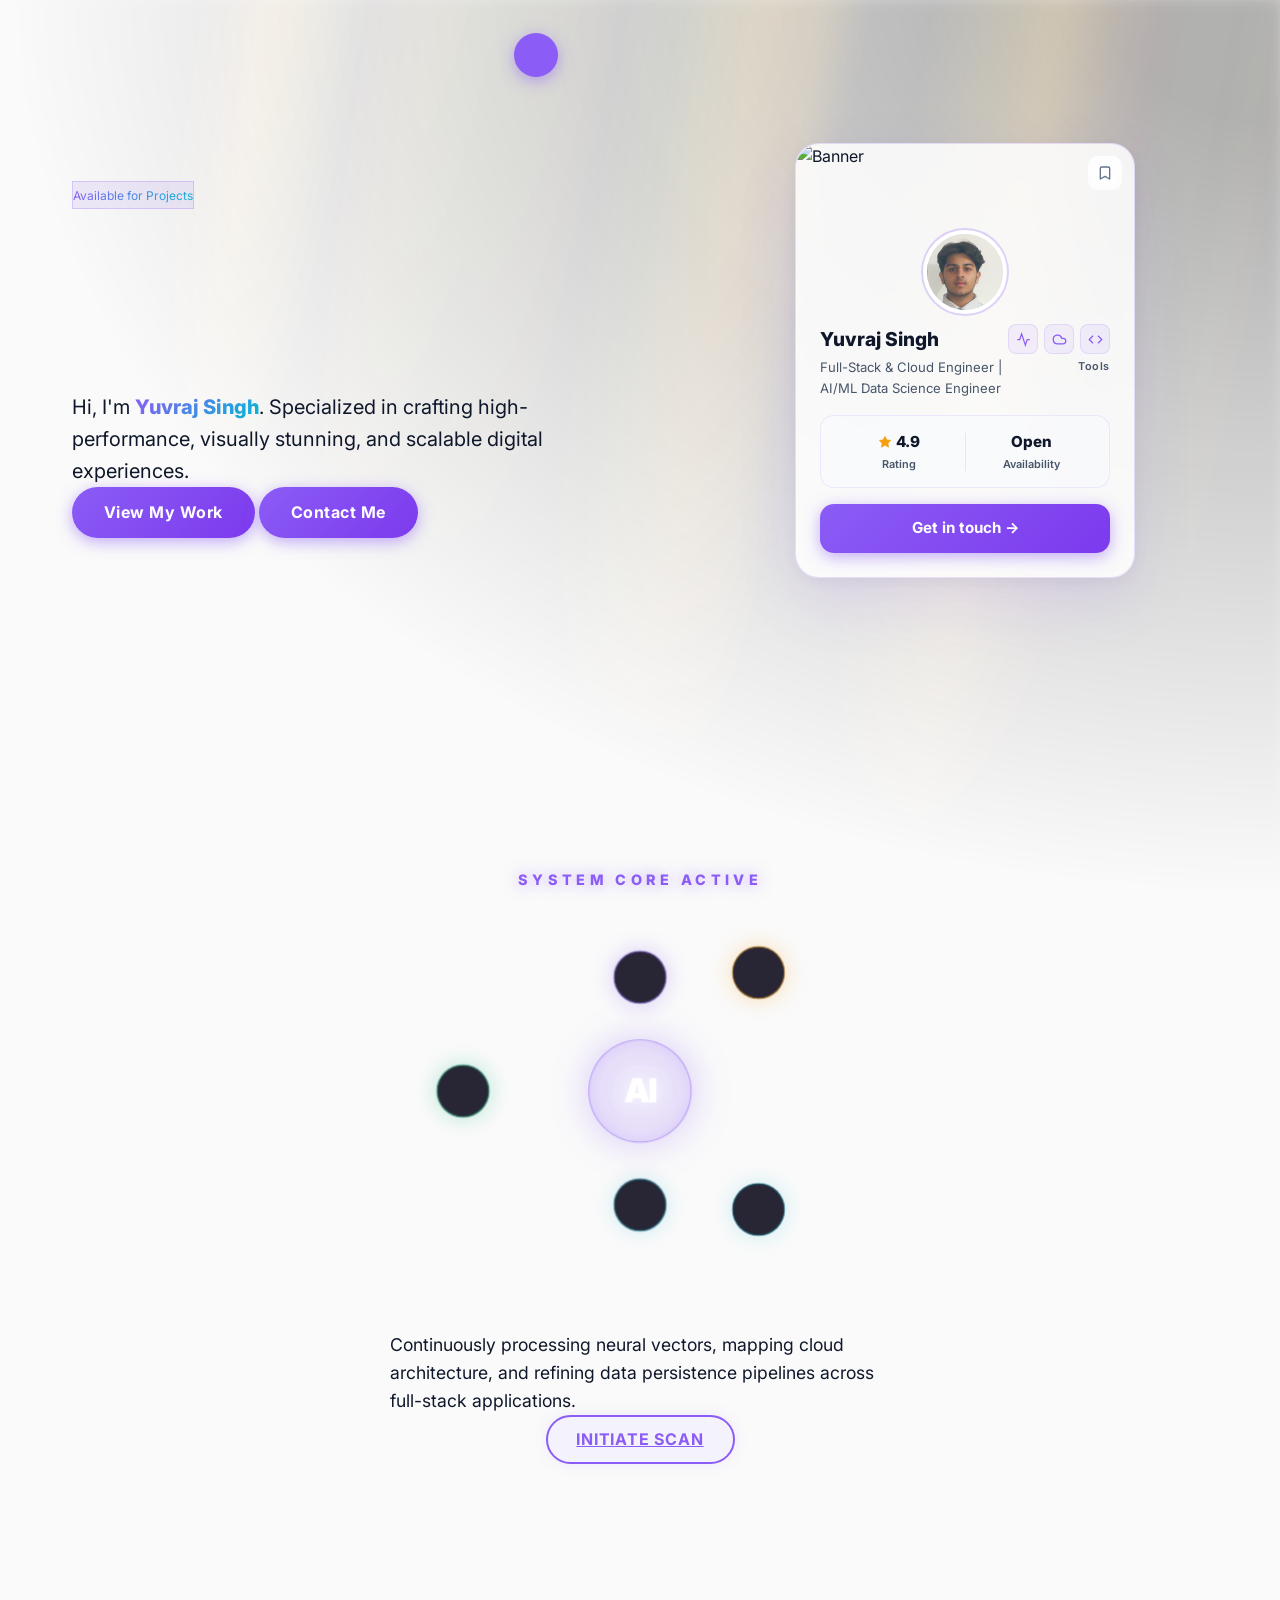
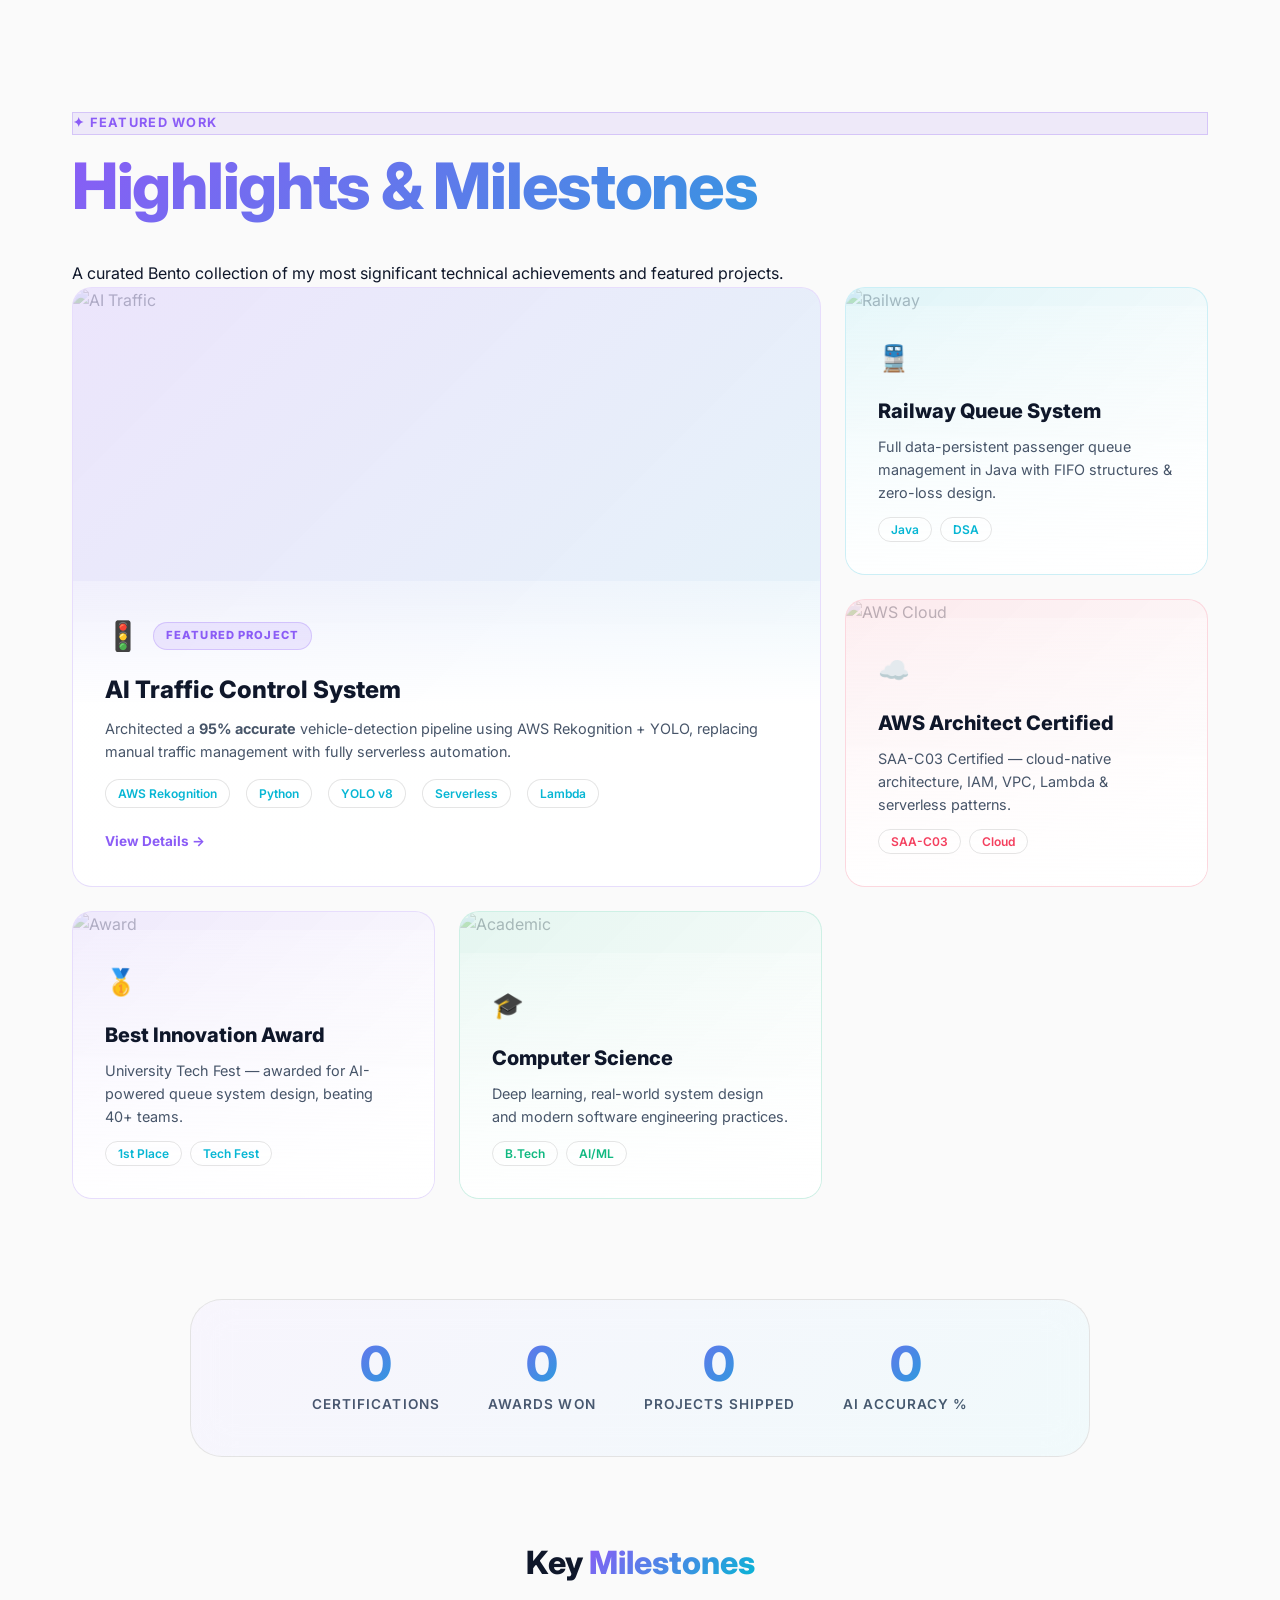
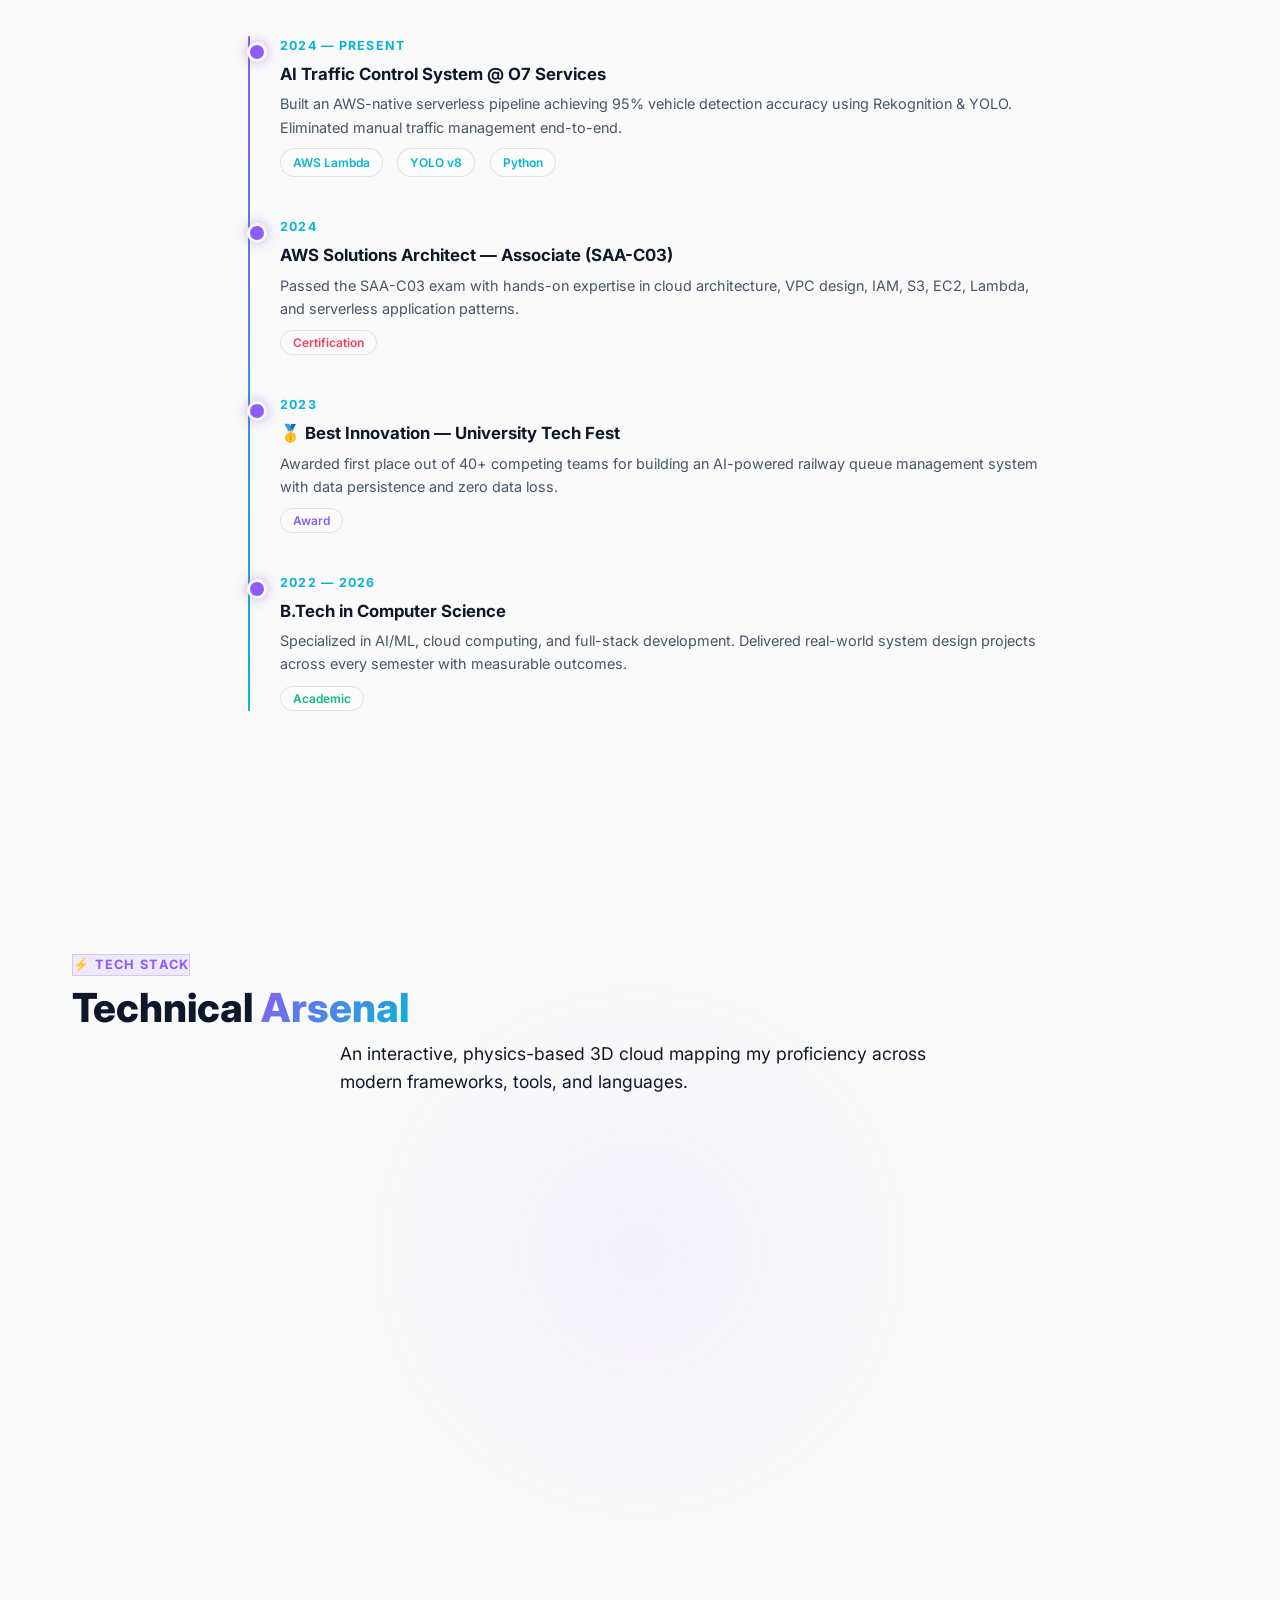
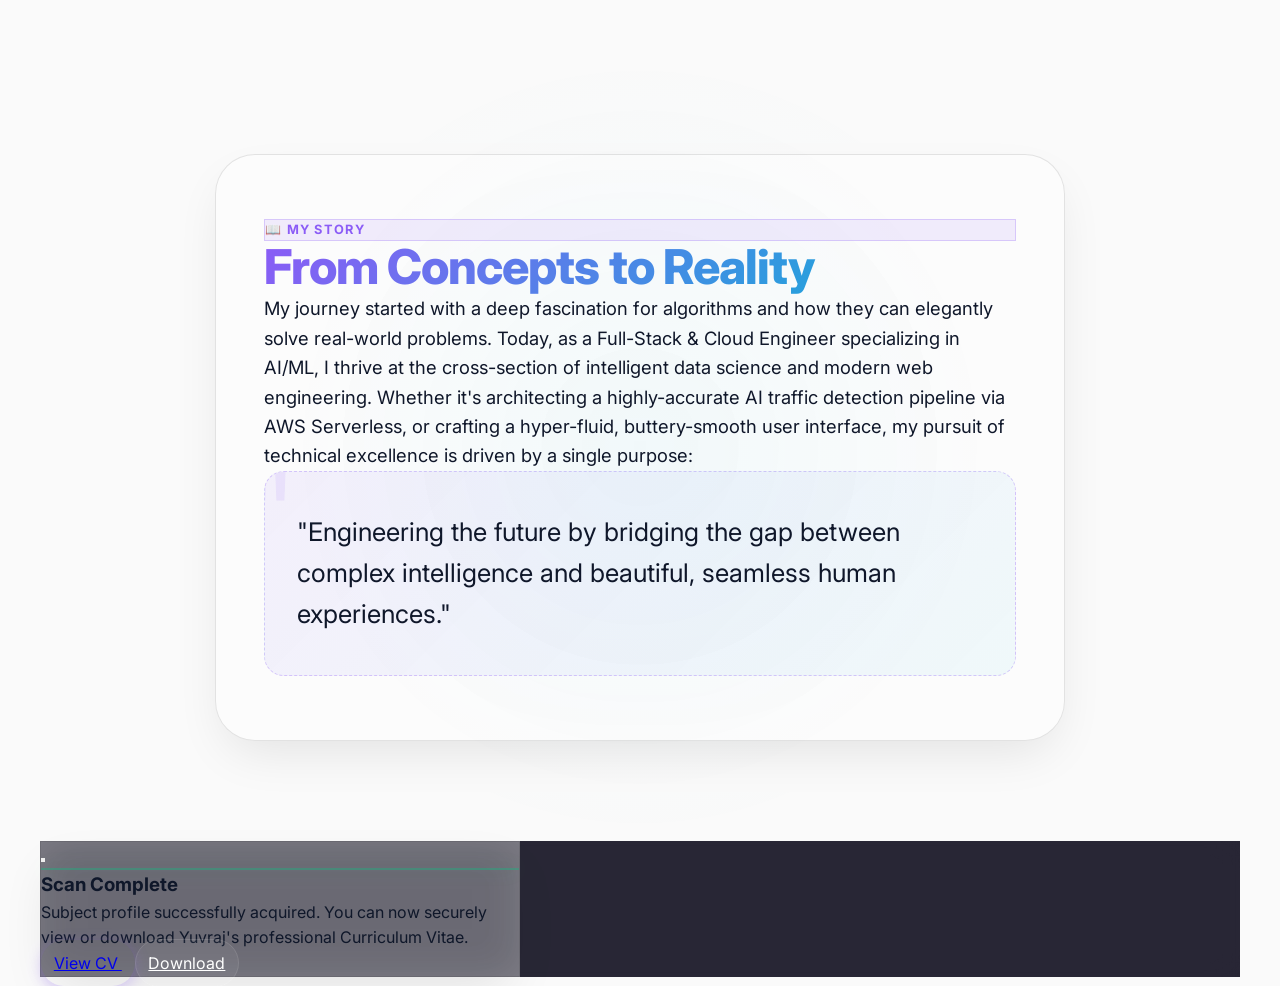
==== index.html @ b6eebaaa "Final touches: Polished all pages, fixed navbar/cursor issues, and removed rateperhr" ====
<!DOCTYPE html>
<html lang="en">

<head>
  <meta charset="UTF-8" />
  <meta name="viewport" content="width=device-width, initial-scale=1.0" />
  <title>Yuvraj Singh | Portfolio</title>

  <!-- Google Fonts -->
  <link rel="preconnect" href="https://fonts.googleapis.com">
  <link rel="preconnect" href="https://fonts.gstatic.com" crossorigin>
  <link href="https://fonts.googleapis.com/css2?family=Inter:wght@400;600;700;800&display=swap" rel="stylesheet">

  <!-- Custom Styles -->
  <link rel="stylesheet" href="style1.css">

  <!-- Tailwind & Config -->
  <script src="https://cdn.tailwindcss.com"></script>
  <!-- Lucide Icons -->
  <script src="https://unpkg.com/lucide@latest"></script>
  <!-- Spline Viewer -->
  <script type="module" src="https://unpkg.com/@splinetool/viewer@1.9.5/build/spline-viewer.js"></script>
  <!-- Lenis Smooth Scroll -->
  <script src="https://unpkg.com/@studio-freight/lenis@1.0.42/dist/lenis.min.js"></script>
  <script>
    tailwind.config = {
      theme: {
        extend: {
          animation: {
            aurora: "aurora 60s linear infinite",
          },
          keyframes: {
            aurora: {
              from: {
                backgroundPosition: "50% 50%, 50% 50%",
              },
              to: {
                backgroundPosition: "350% 50%, 350% 50%",
              },
            },
          },
        },
      },
    }
  </script>

  <!-- Aurora CSS Variables -->
  <style>
    :root {
      --transparent: rgba(255, 255, 255, 0);
      --black: #000;
      --white: #fff;
      --blue-500: #3b82f6;
      --indigo-300: #a5b4fc;
      --blue-300: #93c5fd;
      --violet-200: #ddd6fe;
      --blue-400: #60a5fa;
    }
    
    /* Ensure body stays theme-compliant while tailwind resets */
    body {
      margin: 0;
      padding: 0;
      background-color: var(--bg-dark);
      color: var(--text-main);
      font-family: 'Inter', sans-serif;
    }
  </style>

  <style>
    /* Page specific overrides or local styles */

    .baymax {
      width: 140px;
      height: 180px;
      background: white;
      border-radius: 70px;
      position: relative;
      margin: 0 auto;
      box-shadow: 0 0 50px rgba(255, 255, 255, 0.2);
      transition: var(--transition-smooth);
    }

    .baymax:hover {
      box-shadow: 0 0 70px var(--primary-glow);
    }
    
    /* APPLE DOCK STYLES */
    .dock-item {
      transition: width 0.15s cubic-bezier(0.25, 1, 0.5, 1), height 0.15s cubic-bezier(0.25, 1, 0.5, 1);
      will-change: width, height;
      position: relative;
    }
    .dock-label {
      transform: translateX(-50%) translateY(15px) scale(0.9);
      pointer-events: none;
    }
    .dock-item:hover .dock-label {
      transform: translateX(-50%) translateY(0px) scale(1);
    }
    .dock-item svg {
      width: 50%;
      height: 50%;
      transition: all 0.2s ease;
    }

    .eye {
      width: 12px;
      height: 12px;
      background: #000;
      border-radius: 50%;
      position: absolute;
      top: 55px;
    }

    .eye.left {
      left: 45px;
    }

    .eye.right {
      right: 45px;
    }

    .eye-line {
      width: 40px;
      height: 3px;
      background: #000;
      position: absolute;
      top: 60px;
      left: 50px;
    }

    .chat-bubble {
      margin-top: 2rem;
      padding: 1.5rem;
      border-radius: 20px;
      max-width: 500px;
      font-size: 1.1rem;
      color: var(--text-muted);
    }
  </style>
</head>

<body>
  <!-- AURORA BACKGROUND -->
  <div class="aurora-container">
    <div class="aurora-gradient"></div>
  </div>

  <!-- ============================================================
       NEON FLOW BACKGROUND — Three.js AdditiveBlending tubes
       Canvas sits at z-index:0, aurora at z-index:-5 shows through
  ============================================================ -->
  <canvas id="neon-canvas" style="
    position: fixed;
    inset: 0;
    width: 100%;
    height: 100%;
    z-index: 0;
    pointer-events: none;
  "></canvas>

  <script>
  (function() {
    /* Load Three.js r148 from CDN, then boot the Dotted Surface animation */
    var s = document.createElement('script');
    s.src = 'https://cdnjs.cloudflare.com/ajax/libs/three.js/r148/three.min.js';
    s.onload = function() { bootDottedSurface(); };
    s.onerror = function() { console.warn('Three.js failed to load'); };
    document.head.appendChild(s);

    function bootDottedSurface() {
      var canvas = document.getElementById('neon-canvas');
      var W = window.innerWidth, H = window.innerHeight;

      const SEPARATION = 150;
      const AMOUNTX = 40;
      const AMOUNTY = 60;

      const scene = new THREE.Scene();
      // Added fog matching the prompt's perspective depth
      scene.fog = new THREE.Fog(0x8b5cf6, 1000, 3000); // Tinted slightly purple for the current theme

      const camera = new THREE.PerspectiveCamera(60, W/H, 1, 10000);
      camera.position.set(0, 355, 1220);

      const renderer = new THREE.WebGLRenderer({ canvas: canvas, alpha: true, antialias: true });
      renderer.setPixelRatio(window.devicePixelRatio);
      renderer.setSize(W, H);
      renderer.setClearColor(scene.fog.color, 0); // Keep transparent so the underlying Aurora shows

      const positions = [];
      const colors = [];

      for (let ix = 0; ix < AMOUNTX; ix++) {
        for (let iy = 0; iy < AMOUNTY; iy++) {
          const x = ix * SEPARATION - (AMOUNTX * SEPARATION) / 2;
          const z = iy * SEPARATION - (AMOUNTY * SEPARATION) / 2;
          positions.push(x, 0, z);

          // Mapped colors: normalized lighter dots for a dark theme background
          colors.push(0.78, 0.78, 0.78);
        }
      }

      const geometry = new THREE.BufferGeometry();
      geometry.setAttribute('position', new THREE.Float32BufferAttribute(positions, 3));
      geometry.setAttribute('color', new THREE.Float32BufferAttribute(colors, 3));

      const material = new THREE.PointsMaterial({
        size: 8,
        vertexColors: true,
        transparent: true,
        opacity: 0.8,
        sizeAttenuation: true,
      });

      const points = new THREE.Points(geometry, material);
      scene.add(points);

      let count = 0;
      function animate() {
        requestAnimationFrame(animate);

        const positionAttribute = geometry.attributes.position;
        const pts = positionAttribute.array;

        let i = 0;
        for (let ix = 0; ix < AMOUNTX; ix++) {
          for (let iy = 0; iy < AMOUNTY; iy++) {
            const index = i * 3;
            // The sine wave mathematical formula requested in the prompt
            pts[index + 1] = Math.sin((ix + count) * 0.3) * 50 + Math.sin((iy + count) * 0.5) * 50;
            i++;
          }
        }

        positionAttribute.needsUpdate = true;
        renderer.render(scene, camera);
        count += 0.05; // speed matching
      }
      animate();

      /* ── Resize ───────────────────────────────────────────────── */
      window.addEventListener('resize', function(){
        W = window.innerWidth; H = window.innerHeight;
        renderer.setSize(W, H);
        camera.aspect = W/H;
        camera.updateProjectionMatrix();
      });
    }
  })();
  </script>

  <div class="blob-container">
    <div class="blob"></div>
    <div class="blob secondary"></div>
  </div>

  <!-- TOP NAVBAR (Apple Dock Style) -->
  <nav class="NavBar">
    <ul>
      <li>
        <a href="index.html" class="active">
          <i data-lucide="home"></i>
          <span class="label">Home</span>
        </a>
      </li>
      <li>
        <a href="#skills-section">
          <i data-lucide="zap"></i>
          <span class="label">Skills</span>
        </a>
      </li>
      <li>
        <a href="#achievements-section">
          <i data-lucide="award"></i>
          <span class="label">Achievements</span>
        </a>
      </li>
      <li>
        <a href="projects.html">
          <i data-lucide="briefcase"></i>
          <span class="label">Projects</span>
        </a>
      </li>
      <li>
        <a href="contact.html">
          <i data-lucide="mail"></i>
          <span class="label">Contact</span>
        </a>
      </li>
    </ul>
  </nav>

  <!-- MAIN CONTENT -->
  <main class="container">

    <!-- HERO SECTION -->
    <section class="section-padding fade-in-up"
      style="display: grid; grid-template-columns: 1.2fr 1fr; gap: 4rem; align-items: center; min-height: 80vh;">
      <div class="hero-content" style="position: relative; z-index: 10;">
        <div class="inline-flex items-center gap-2 px-3 py-1.5 rounded-full mb-6 scroll-reveal is-visible" style="background: rgba(139,92,246,0.1); border: 1px solid rgba(139,92,246,0.25); width: max-content;">
          <span style="background: var(--primary); width:8px; height:8px; border-radius:50%; box-shadow: 0 0 10px var(--primary); animation: badgePulse 2s cubic-bezier(0.4, 0, 0.6, 1) infinite;"></span>
          <span class="text-gradient font-bold tracking-widest uppercase" style="font-size: 0.75rem;">Available for Projects</span>
        </div>
        
        <h1 class="hero-text" style="font-size: 4.5rem; line-height: 1.1;">
          <span class="split-reveal-word" style="transition-delay: 0.1s;">Building</span> 
          <span class="split-reveal-word" style="transition-delay: 0.2s;">the</span> <br>
          <span class="split-reveal-word text-gradient" style="transition-delay: 0.3s;">Future</span> 
          <span class="split-reveal-word" style="transition-delay: 0.4s;">of</span> 
          <span class="split-reveal-word" style="transition-delay: 0.5s;">the</span> 
          <span class="split-reveal-word" style="transition-delay: 0.6s;">Web</span>
        </h1>
        
        <p class="text-muted mb-10 scroll-reveal is-visible" style="font-size: 1.25rem; max-width: 540px; transition-delay: 0.8s;">
          Hi, I'm <span class="text-gradient" style="font-weight: 800;">Yuvraj Singh</span>. Specialized in crafting
          high-performance, visually stunning, and scalable digital experiences.
        </p>
        
        <div class="flex gap-6 scroll-reveal is-visible" style="transition-delay: 1s;">
          <a href="projects.html" class="btn-premium">View My Work</a>
          <a href="contact.html" class="btn-premium">Contact Me</a>
        </div>
      </div>

      <!-- FREELANCER PROFILE CARD -->
      <div style="display:flex; justify-content:center; align-items:center; animation: profileFloat 6s ease-in-out infinite alternate; animation-delay: 0.8s; will-change: transform;">
        <div class="profile-card" id="hero-profile-card">

          <!-- Banner -->
          <div class="profile-banner">
            <img src="https://images.unsplash.com/photo-1518770660439-4636190af475?w=900&auto=format&fit=crop&q=80"
                 alt="Banner" style="width:100%;height:100%;object-fit:cover;">
            <!-- Bookmark btn -->
            <button class="profile-bookmark" onclick="this.classList.toggle('saved')" title="Bookmark">
              <svg width="16" height="16" viewBox="0 0 24 24" fill="none" stroke="currentColor" stroke-width="2" stroke-linecap="round" stroke-linejoin="round"><path d="m19 21-7-4-7 4V5a2 2 0 0 1 2-2h10a2 2 0 0 1 2 2v16z"/></svg>
            </button>
          </div>

          <!-- Avatar (overlaps banner) -->
          <div class="profile-avatar-wrap">
            <img src="assets/user_photo_new.jpeg" alt="Yuvraj Singh" class="profile-avatar"
                 onerror="this.style.display='none';this.nextElementSibling.style.display='flex';">
            <div class="profile-avatar-fallback" style="display:none;">YS</div>
          </div>

          <!-- Card Content -->
          <div class="profile-body">

            <!-- Name + Title + Tools -->
            <div class="profile-header-row profile-anim" style="animation-delay:0.3s;">
              <div>
                <h2 class="profile-name">Yuvraj Singh</h2>
                <p class="profile-title">Full-Stack &amp; Cloud Engineer | AI/ML Data Science Engineer</p>
              </div>
              <div class="profile-tools-wrap">
                <div class="profile-tools">
                  <div class="profile-tool" title="AWS">
                    <svg width="15" height="15" viewBox="0 0 24 24" fill="none" stroke="currentColor" stroke-width="2"><polyline points="22 12 18 12 15 21 9 3 6 12 2 12"/></svg>
                  </div>
                  <div class="profile-tool" title="Cloud">
                    <svg width="15" height="15" viewBox="0 0 24 24" fill="none" stroke="currentColor" stroke-width="2"><path d="M17.5 19H9a7 7 0 1 1 6.71-9h1.79a4.5 4.5 0 1 1 0 9Z"/></svg>
                  </div>
                  <div class="profile-tool" title="Code">
                    <svg width="15" height="15" viewBox="0 0 24 24" fill="none" stroke="currentColor" stroke-width="2"><polyline points="16 18 22 12 16 6"/><polyline points="8 6 2 12 8 18"/></svg>
                  </div>
                </div>
                <span class="profile-tools-label">Tools</span>
              </div>
            </div>

            <!-- Stats Bar -->
            <div class="profile-stats profile-anim" style="animation-delay:0.45s;">
              <div class="profile-stat">
                <div class="profile-stat-val">
                  <svg width="14" height="14" viewBox="0 0 24 24" fill="#f59e0b" stroke="#f59e0b" stroke-width="1"><polygon points="12 2 15.09 8.26 22 9.27 17 14.14 18.18 21.02 12 17.77 5.82 21.02 7 14.14 2 9.27 8.91 8.26 12 2"/></svg>
                  4.9
                </div>
                <span class="profile-stat-label">Rating</span>
              </div>
              <div class="profile-divider"></div>
              <div class="profile-stat">
                <div class="profile-stat-val">Open</div>
                <span class="profile-stat-label">Availability</span>
              </div>
            </div>

            <!-- Get In Touch Button -->
            <div class="profile-anim" style="animation-delay:0.6s;">
              <a href="contact.html" class="profile-cta">Get in touch →</a>
            </div>

          </div>
        </div>
      </div>
    </section>

    <style>
      /* ── Profile Card ─────────────────────────────── */
      .profile-card {
        position: relative;
        max-width: 340px;
        width: 100%;
        border-radius: 24px;
        background: rgba(255,255,255,0.85);
        backdrop-filter: blur(20px);
        border: 1px solid rgba(139,92,246,0.18);
        box-shadow: 0 24px 60px rgba(139,92,246,0.12), 0 4px 20px rgba(0,0,0,0.06);
        overflow: visible;
        animation: cardFadeIn 0.6s cubic-bezier(0.23,1,0.32,1) both;
        transition: transform 0.3s cubic-bezier(0.23,1,0.32,1), box-shadow 0.3s ease;
      }
      .profile-card:hover {
        transform: scale(1.03) translateY(-4px);
        box-shadow: 0 36px 80px rgba(139,92,246,0.18), 0 8px 30px rgba(0,0,0,0.08);
      }
      @keyframes cardFadeIn {
        from { opacity:0; transform: translateY(24px); }
        to   { opacity:1; transform: translateY(0); }
      }

      /* Banner */
      .profile-banner {
        height: 128px;
        border-radius: 24px 24px 0 0;
        overflow: hidden;
        position: relative;
      }

      /* Bookmark button */
      .profile-bookmark {
        position: absolute;
        top: 12px; right: 12px;
        width: 34px; height: 34px;
        border-radius: 10px;
        background: rgba(255,255,255,0.6);
        backdrop-filter: blur(8px);
        border: 1px solid rgba(255,255,255,0.4);
        display: flex; align-items: center; justify-content: center;
        cursor: pointer; transition: background 0.2s, color 0.2s;
        color: #64748b;
      }
      .profile-bookmark:hover, .profile-bookmark.saved {
        background: rgba(139,92,246,0.2);
        color: var(--primary);
      }

      /* Avatar ring */
      .profile-avatar-wrap {
        position: absolute;
        left: 50%; top: 128px;
        transform: translate(-50%, -50%);
        width: 84px; height: 84px;
        border-radius: 50%;
        border: 4px solid white;
        box-shadow: 0 0 0 2px rgba(139,92,246,0.25);
        overflow: hidden;
        background: #e2e8f0;
        z-index: 10;
      }
      .profile-avatar {
        width: 100%; height: 100%;
        object-fit: cover; object-position: top;
      }
      .profile-avatar-fallback {
        width: 100%; height: 100%;
        align-items: center; justify-content: center;
        font-weight: 800; font-size: 1.4rem;
        background: linear-gradient(135deg, var(--primary), var(--secondary));
        color: white;
      }

      /* Body */
      .profile-body {
        padding: 52px 24px 24px;
        display: flex; flex-direction: column; gap: 16px;
      }

      /* Staggered animations */
      .profile-anim {
        opacity: 0;
        animation: profileItemIn 0.4s ease-out forwards;
      }
      @keyframes profileItemIn {
        from { opacity:0; transform: translateY(10px); }
        to   { opacity:1; transform: translateY(0); }
      }

      /* Header row */
      .profile-header-row {
        display: flex; align-items: flex-start; justify-content: space-between;
      }
      .profile-name {
        font-size: 1.2rem; font-weight: 800; color: var(--text-main); margin: 0 0 2px;
      }
      .profile-title {
        font-size: 0.82rem; color: var(--text-muted); margin: 0;
      }
      .profile-tools-wrap {
        display: flex; flex-direction: column; align-items: flex-end; gap: 4px;
      }
      .profile-tools { display: flex; gap: 6px; }
      .profile-tool {
        width: 30px; height: 30px;
        border-radius: 8px;
        background: rgba(139,92,246,0.08);
        border: 1px solid rgba(139,92,246,0.15);
        display: flex; align-items: center; justify-content: center;
        color: var(--primary);
        transition: background 0.2s;
      }
      .profile-tool:hover { background: rgba(139,92,246,0.18); }
      .profile-tools-label {
        font-size: 0.68rem; color: var(--text-muted); font-weight: 600; letter-spacing: 0.05em;
      }

      /* Stats bar */
      .profile-stats {
        display: flex; align-items: center; justify-content: space-around;
        border-radius: 14px;
        background: rgba(248,250,252,0.7);
        border: 1px solid rgba(139,92,246,0.12);
        padding: 14px 12px;
      }
      .profile-stat {
        flex: 1; display: flex; flex-direction: column;
        align-items: center; gap: 2px;
      }
      .profile-stat-val {
        display: flex; align-items: center; gap: 4px;
        font-size: 0.95rem; font-weight: 800; color: var(--text-main);
      }
      .profile-stat-label {
        font-size: 0.68rem; color: var(--text-muted);
        text-transform: capitalize; font-weight: 600;
      }
      .profile-divider {
        width: 1px; height: 38px;
        background: rgba(139,92,246,0.15);
      }

      /* CTA button */
      .profile-cta {
        display: block; width: 100%;
        padding: 0.75rem;
        text-align: center;
        border-radius: 14px;
        background: linear-gradient(135deg, var(--primary), #7c3aed);
        color: white;
        font-weight: 700; font-size: 0.95rem;
        text-decoration: none;
        box-shadow: 0 4px 16px var(--primary-glow);
        transition: transform 0.3s cubic-bezier(0.34, 1.56, 0.64, 1), box-shadow 0.3s ease;
        position: relative;
        overflow: hidden;
      }
      .profile-cta::after {
        content: '';
        position: absolute;
        top: 0; left: -100%;
        width: 100%; height: 100%;
        background: linear-gradient(90deg, transparent, rgba(255,255,255,0.2), transparent);
        transition: 0.5s;
      }
      .profile-cta:hover {
        transform: translateY(-3px) scale(1.02);
        box-shadow: 0 12px 24px var(--primary-glow);
      }
      .profile-cta:hover::after {
        left: 100%;
      }
    </style>


    <!-- SYSTEM CORE TELEMETRY SECTION -->
    <section class="section-padding" style="position: relative; min-height: 550px; display: flex; flex-direction: column; align-items: center; justify-content: center; overflow: hidden; margin: 1rem 0;">
      <!-- TELEMETRY SYSTEM -->
      <div class="telemetry-row fade-in-up" style="display: flex; flex-direction: column; align-items: center; width: 100%; max-width: 800px; padding: 2rem;">
        
        <div style="font-size: 0.9rem; letter-spacing: 0.3em; text-transform: uppercase; color: var(--primary); margin-bottom: 2.5rem; font-weight: 800; text-shadow: 0 0 15px rgba(139,92,246,0.6);">
          System Core Active
        </div>
        
        <div class="core-orbit-container" style="transform: scale(1.15);">
          <!-- Center Node -->
          <div class="orbit-center">
            <div class="orbit-center-core">AI</div>
          </div>
          
          <!-- Inner Ring -->
          <div class="orbit-ring ring-1">
            <div class="orbit-node n-1" title="Cloud Computing"><i data-lucide="cloud"></i></div>
            <div class="orbit-node n-2" title="Data Science"><i data-lucide="database"></i></div>
          </div>
          
          <!-- Outer Ring -->
          <div class="orbit-ring ring-2">
            <div class="orbit-node n-3" title="Full-Stack Web"><i data-lucide="layout-template"></i></div>
            <div class="orbit-node n-4" title="Serverless Architecture"><i data-lucide="zap"></i></div>
            <div class="orbit-node n-5" title="Machine Learning"><i data-lucide="brain-circuit"></i></div>
          </div>
        </div>
        
        <p class="text-muted text-center" style="margin-top: 5rem; max-width: 500px; line-height: 1.6; font-size: 1.1rem;">
          Continuously processing neural vectors, mapping cloud architecture, and refining data persistence pipelines across full-stack applications.
        </p>

        <div class="flex gap-4 mt-8">
          <a href="#highlights-section" id="initiate-scan-btn" class="btn-primary" 
            style="padding: 0.6rem 1.8rem; border-radius: 99px; background: rgba(139,92,246,0.05); border: 2px solid var(--primary); color: var(--primary); transition: all 0.3s cubic-bezier(0.4, 0, 0.2, 1); display: flex; align-items: center; gap: 8px; font-weight: 700; text-transform: uppercase; letter-spacing: 0.05em; box-shadow: 0 0 15px rgba(139,92,246,0.1);"
            onmouseover="this.style.background='rgba(139,92,246,0.15)'; this.style.boxShadow='0 0 25px rgba(139,92,246,0.3)'; this.style.transform='translateY(-2px)'"
            onmouseout="this.style.background='rgba(139,92,246,0.05)'; this.style.boxShadow='0 0 15px rgba(139,92,246,0.1)'; this.style.transform='translateY(0)'">
             Initiate Scan
          </a>
        </div>
      </div>
    </section>

    <!-- HIGHLIGHTS BENTO GRID (Achievements & Projects) -->
    <section id="highlights-section" class="section-padding">
      <div class="text-center mb-16 fade-in-up">
        <div class="inline-flex items-center gap-2 px-4 py-2 rounded-full mb-5"
          style="background: rgba(139,92,246,0.1); border: 1px solid rgba(139,92,246,0.25); color: var(--primary); font-size: 0.8rem; font-weight: 700; text-transform: uppercase; letter-spacing: 0.1em;">
          ✦ Featured Work
        </div>
        <h2 class="hero-text text-gradient">Highlights &amp; Milestones</h2>
        <p class="text-muted max-w-xl mx-auto" style="margin-top: 1rem;">A curated Bento collection of my most significant technical achievements and featured projects.</p>
      </div>

      <div class="bento-grid fade-in-up">

        <!-- AI Traffic (Col 2, Row 2) - HERO CARD -->
        <article class="bento-card col-span-2 row-span-2" style="border: 1px solid rgba(139,92,246,0.2);">
          <div class="bento-bg">
            <img src="https://images.unsplash.com/photo-1545147480-7f2142ede5e3?q=80&w=1200&auto=format&fit=crop" alt="AI Traffic">
          </div>
          <!-- Gradient overlay -->
          <div style="position:absolute;inset:0;background:linear-gradient(135deg,rgba(139,92,246,0.15),rgba(6,182,212,0.1));z-index:1;pointer-events:none;"></div>
          <div class="bento-content" style="background: linear-gradient(to top, rgba(255,255,255,0.98) 60%, rgba(255,255,255,0.3));">
            <div style="display:flex;align-items:center;gap:0.75rem;margin-bottom:0.75rem;">
              <span style="font-size:1.8rem;">🚦</span>
              <span style="font-size:0.7rem;font-weight:800;text-transform:uppercase;letter-spacing:0.1em;padding:0.25rem 0.75rem;border-radius:99px;background:rgba(139,92,246,0.12);color:var(--primary);border:1px solid rgba(139,92,246,0.25);">Featured Project</span>
            </div>
            <h3 class="bento-name" style="font-size:1.5rem;">AI Traffic Control System</h3>
            <p class="bento-desc" style="margin-bottom:1rem;">Architected a <strong>95% accurate</strong> vehicle-detection pipeline using AWS Rekognition + YOLO, replacing manual traffic management with fully serverless automation.</p>
            <div style="display:flex;flex-wrap:wrap;gap:0.5rem;margin-bottom:1.25rem;">
              <span class="project-tag">AWS Rekognition</span>
              <span class="project-tag">Python</span>
              <span class="project-tag">YOLO v8</span>
              <span class="project-tag">Serverless</span>
              <span class="project-tag">Lambda</span>
            </div>
            <a href="achievements.html" style="display:inline-flex;align-items:center;gap:0.5rem;font-size:0.85rem;font-weight:700;color:var(--primary);text-decoration:none;transition:gap 0.2s;">View Details →</a>
          </div>
        </article>

        <!-- Railway Queue (Col 1, Row 1) -->
        <article class="bento-card" style="border:1px solid rgba(6,182,212,0.2);">
          <div class="bento-bg">
            <img src="https://images.unsplash.com/photo-1474487022136-231a4773c82e?q=80&w=800&auto=format&fit=crop" alt="Railway">
          </div>
          <div style="position:absolute;inset:0;background:linear-gradient(135deg,rgba(6,182,212,0.12),transparent);z-index:1;pointer-events:none;"></div>
          <div class="bento-content">
            <div class="bento-icon" style="font-size:1.6rem;">🚆</div>
            <h3 class="bento-name">Railway Queue System</h3>
            <p class="bento-desc">Full data-persistent passenger queue management in Java with FIFO structures & zero-loss design.</p>
            <div style="margin-top:0.75rem;"><span class="project-tag" style="color:var(--secondary);">Java</span><span class="project-tag" style="color:var(--secondary);">DSA</span></div>
          </div>
        </article>

        <!-- AWS Cert (Col 1, Row 1) -->
        <article class="bento-card" style="border:1px solid rgba(244,63,94,0.2);">
          <div class="bento-bg">
            <img src="https://images.unsplash.com/photo-1451187580459-43490279c0fa?q=80&w=800&auto=format&fit=crop" alt="AWS Cloud">
          </div>
          <div style="position:absolute;inset:0;background:linear-gradient(135deg,rgba(244,63,94,0.1),transparent);z-index:1;pointer-events:none;"></div>
          <div class="bento-content">
            <div class="bento-icon" style="font-size:1.6rem;">☁️</div>
            <h3 class="bento-name">AWS Architect Certified</h3>
            <p class="bento-desc">SAA-C03 Certified — cloud-native architecture, IAM, VPC, Lambda & serverless patterns.</p>
            <div style="margin-top:0.75rem;"><span class="project-tag" style="color:var(--accent);">SAA-C03</span><span class="project-tag" style="color:var(--accent);">Cloud</span></div>
          </div>
        </article>

        <!-- Innovation Award (Col 1, Row 1) -->
        <article class="bento-card" style="border:1px solid rgba(139,92,246,0.2);">
          <div class="bento-bg">
            <img src="https://images.unsplash.com/photo-1567427017947-545c5f8d16ad?q=80&w=800&auto=format&fit=crop" alt="Award">
          </div>
          <div style="position:absolute;inset:0;background:linear-gradient(135deg,rgba(139,92,246,0.12),transparent);z-index:1;pointer-events:none;"></div>
          <div class="bento-content">
            <div class="bento-icon" style="font-size:1.6rem;">🥇</div>
            <h3 class="bento-name">Best Innovation Award</h3>
            <p class="bento-desc">University Tech Fest — awarded for AI-powered queue system design, beating 40+ teams.</p>
            <div style="margin-top:0.75rem;"><span class="project-tag">1st Place</span><span class="project-tag">Tech Fest</span></div>
          </div>
        </article>

        <!-- Academic (Col 1, Row 1) -->
        <article class="bento-card" style="border:1px solid rgba(16,185,129,0.2);">
          <div class="bento-bg">
            <img src="https://images.unsplash.com/photo-1434030216411-0b793f4b4173?q=80&w=800&auto=format&fit=crop" alt="Academic">
          </div>
          <div style="position:absolute;inset:0;background:linear-gradient(135deg,rgba(16,185,129,0.1),transparent);z-index:1;pointer-events:none;"></div>
          <div class="bento-content">
            <div class="bento-icon" style="font-size:1.6rem;">🎓</div>
            <h3 class="bento-name">Computer Science</h3>
            <p class="bento-desc">Deep learning, real-world system design and modern software engineering practices.</p>
            <div style="margin-top:0.75rem;"><span class="project-tag" style="color:#10b981;">B.Tech</span><span class="project-tag" style="color:#10b981;">AI/ML</span></div>
          </div>
        </article>

      </div>
    </section>

    <!-- STATS & BAYMAX SECTION -->
    <section id="achievements-section" class="section-padding" style="padding-top: 0;">

      <!-- ANIMATED STATS BAR -->
      <div class="stats-bar fade-in-up" style="position:relative;overflow:hidden;border-radius:32px;">
        <!-- subtle shimmer bg -->
        <div style="position:absolute;inset:0;background:linear-gradient(135deg,rgba(139,92,246,0.05),rgba(6,182,212,0.05));pointer-events:none;"></div>
        <div class="stat-item">
          <div class="stat-number" data-target="6">0</div>
          <div class="stat-label">Certifications</div>
        </div>
        <div class="stat-item">
          <div class="stat-number" data-target="3">0</div>
          <div class="stat-label">Awards Won</div>
        </div>
        <div class="stat-item">
          <div class="stat-number" data-target="8">0</div>
          <div class="stat-label">Projects Shipped</div>
        </div>
        <div class="stat-item">
          <div class="stat-number" data-target="95">0</div>
          <div class="stat-label">AI Accuracy %</div>
        </div>
      </div>

      <!-- KEY MILESTONES TIMELINE -->
      <div style="max-width:800px;margin:5rem auto 0;" class="fade-in-up">
        <h3 style="text-align:center;font-size:2rem;font-weight:800;margin-bottom:3rem;">Key <span class="text-gradient">Milestones</span></h3>
        <div class="timeline">

          <div class="timeline-item">
            <div class="timeline-date">2024 — Present</div>
            <div class="timeline-title">AI Traffic Control System @ O7 Services</div>
            <p class="timeline-desc">Built an AWS-native serverless pipeline achieving 95% vehicle detection accuracy using Rekognition & YOLO. Eliminated manual traffic management end-to-end.</p>
            <div style="margin-top:0.6rem;display:flex;flex-wrap:wrap;gap:0.4rem;">
              <span class="project-tag">AWS Lambda</span><span class="project-tag">YOLO v8</span><span class="project-tag">Python</span>
            </div>
          </div>

          <div class="timeline-item">
            <div class="timeline-date">2024</div>
            <div class="timeline-title">AWS Solutions Architect — Associate (SAA-C03)</div>
            <p class="timeline-desc">Passed the SAA-C03 exam with hands-on expertise in cloud architecture, VPC design, IAM, S3, EC2, Lambda, and serverless application patterns.</p>
            <div style="margin-top:0.6rem;"><span class="project-tag" style="color:var(--accent);">Certification</span></div>
          </div>

          <div class="timeline-item">
            <div class="timeline-date">2023</div>
            <div class="timeline-title">🥇 Best Innovation — University Tech Fest</div>
            <p class="timeline-desc">Awarded first place out of 40+ competing teams for building an AI-powered railway queue management system with data persistence and zero data loss.</p>
            <div style="margin-top:0.6rem;"><span class="project-tag" style="color:var(--primary);">Award</span></div>
          </div>

          <div class="timeline-item">
            <div class="timeline-date">2022 — 2026</div>
            <div class="timeline-title">B.Tech in Computer Science</div>
            <p class="timeline-desc">Specialized in AI/ML, cloud computing, and full-stack development. Delivered real-world system design projects across every semester with measurable outcomes.</p>
            <div style="margin-top:0.6rem;"><span class="project-tag" style="color:#10b981;">Academic</span></div>
          </div>

        </div>
      </div>


    </section>

    <!-- SKILLS 3D ICON CLOUD SECTION -->
    <section id="skills-section" class="section-padding text-center" style="position:relative;overflow:hidden;">
      <!-- radial bg accent -->
      <div style="position:absolute;top:50%;left:50%;transform:translate(-50%,-50%);width:600px;height:600px;background:radial-gradient(circle,rgba(139,92,246,0.06) 0%,transparent 70%);pointer-events:none;z-index:0;"></div>

      <div style="position:relative;z-index:1;">
        <div class="inline-flex items-center gap-2 px-4 py-2 rounded-full mb-5"
          style="background: rgba(139,92,246,0.1); border: 1px solid rgba(139,92,246,0.25); color: var(--primary); font-size: 0.8rem; font-weight: 700; text-transform: uppercase; letter-spacing: 0.1em; display:inline-flex;">
          ⚡ Tech Stack
        </div>
        <h3 class="mb-4" style="font-size: 2.5rem; font-weight: 800;">Technical <span class="text-gradient">Arsenal</span></h3>
        <p class="text-muted mb-12" style="max-width: 600px; margin-left: auto; margin-right: auto; font-size: 1.1rem;">
          An interactive, physics-based 3D cloud mapping my proficiency across modern frameworks, tools, and languages.
        </p>

        <div class="relative mx-auto flex max-w-lg items-center justify-center p-4">
          <canvas id="icon-cloud-canvas" width="450" height="450" style="width: 100%; max-width: 450px;"></canvas>
        </div>
      </div>

      <!-- Hidden list of images for the TagCanvas -->
      <div id="icon-list" style="display: none;">
        <ul>
          <li><a title="TypeScript: Strongly typed superset of JS for highly scalable apps" href="#"><img src="https://cdn.simpleicons.org/typescript" width="35" height="35" alt="TypeScript" /></a></li>
          <li><a title="JavaScript: Core programming language powering the dynamic web" href="#"><img src="https://cdn.simpleicons.org/javascript" width="35" height="35" alt="JavaScript" /></a></li>
          <li><a title="Dart: Client-optimized language for fast apps on any platform" href="#"><img src="https://cdn.simpleicons.org/dart" width="35" height="35" alt="Dart" /></a></li>
          <li><a title="Java: Robust object-oriented programming for enterprise backends" href="#"><img src="https://cdn.simpleicons.org/java" width="35" height="35" alt="Java" /></a></li>
          <li><a title="React: Leading JavaScript library for building interactive UIs" href="#"><img src="https://cdn.simpleicons.org/react" width="35" height="35" alt="React" /></a></li>
          <li><a title="Flutter: Google's UI toolkit for natively compiled multi-platform apps" href="#"><img src="https://cdn.simpleicons.org/flutter" width="35" height="35" alt="Flutter" /></a></li>
          <li><a title="Android: Open-source operating system for mobile applications" href="#"><img src="https://cdn.simpleicons.org/android" width="35" height="35" alt="Android" /></a></li>
          <li><a title="HTML5: Modern markup language for structuring web content" href="#"><img src="https://cdn.simpleicons.org/html5" width="35" height="35" alt="HTML5" /></a></li>
          <li><a title="CSS3: Advanced style sheet language for responsive presentation" href="#"><img src="https://cdn.simpleicons.org/css3" width="35" height="35" alt="CSS3" /></a></li>
          <li><a title="Node.js: High-performance JavaScript runtime built on Chrome's V8" href="#"><img src="https://cdn.simpleicons.org/nodedotjs" width="35" height="35" alt="Node.js" /></a></li>
          <li><a title="Express: Fast, unopinionated web framework for Node.js" href="#"><img src="https://cdn.simpleicons.org/express" width="35" height="35" alt="Express" /></a></li>
          <li><a title="Next.js: The React Framework for production-grade server rendering" href="#"><img src="https://cdn.simpleicons.org/nextdotjs" width="35" height="35" alt="Next.js" /></a></li>
          <li><a title="Prisma: Next-generation ORM wrapper for Node.js and TypeScript" href="#"><img src="https://cdn.simpleicons.org/prisma" width="35" height="35" alt="Prisma" /></a></li>
          <li><a title="AWS: The world's most comprehensive and broadly adopted cloud" href="#"><img src="https://cdn.simpleicons.org/amazonaws" width="35" height="35" alt="AWS" /></a></li>
          <li><a title="PostgreSQL: Highly advanced open-source relational database system" href="#"><img src="https://cdn.simpleicons.org/postgresql" width="35" height="35" alt="PostgreSQL" /></a></li>
          <li><a title="Firebase: Google's platform for fast backend app development" href="#"><img src="https://cdn.simpleicons.org/firebase" width="35" height="35" alt="Firebase" /></a></li>
          <li><a title="NGINX: High-performance HTTP server, reverse proxy, and load balancer" href="#"><img src="https://cdn.simpleicons.org/nginx" width="35" height="35" alt="NGINX" /></a></li>
          <li><a title="Vercel: Premium cloud platform for lightning fast frontend deployment" href="#"><img src="https://cdn.simpleicons.org/vercel" width="35" height="35" alt="Vercel" /></a></li>
          <li><a title="Docker: OS-level virtualization to deliver software in secure containers" href="#"><img src="https://cdn.simpleicons.org/docker" width="35" height="35" alt="Docker" /></a></li>
          <li><a title="Git: Open source distributed version control system for tracking changes" href="#"><img src="https://cdn.simpleicons.org/git" width="35" height="35" alt="Git" /></a></li>
          <li><a title="GitHub: The ultimate developer platform to build, scale, and deliver" href="#"><img src="https://cdn.simpleicons.org/github" width="35" height="35" alt="GitHub" /></a></li>
          <li><a title="GitLab: Comprehensive DevOps platform delivered as a single application" href="#"><img src="https://cdn.simpleicons.org/gitlab" width="35" height="35" alt="GitLab" /></a></li>
          <li><a title="VS Code: Streamlined code editor optimized for building modern apps" href="#"><img src="https://cdn.simpleicons.org/visualstudiocode" width="35" height="35" alt="VS Code" /></a></li>
          <li><a title="Android Studio: Official Integrated Development Environment for Android" href="#"><img src="https://cdn.simpleicons.org/androidstudio" width="35" height="35" alt="Android Studio" /></a></li>
          <li><a title="Figma: Collaborative web application for high-end UI/UX interface design" href="#"><img src="https://cdn.simpleicons.org/figma" width="35" height="35" alt="Figma" /></a></li>
        </ul>
      </div>
    </section>

  
    <!-- ==================== MY STORY & MOTTO ==================== -->
    <section id="story-section" class="section-padding text-center fade-in-up" style="position:relative; min-height: 60vh; display:flex; flex-direction:column; justify-content:center; align-items:center;">
      <div class="glass" style="padding: 4rem 3rem; border-radius: 2.5rem; position: relative; max-width: 850px; z-index: 10;">
        <div class="inline-flex items-center gap-2 px-4 py-2 rounded-full mb-6"
          style="background: rgba(139,92,246,0.1); border: 1px solid rgba(139,92,246,0.25); color: var(--primary); font-size: 0.8rem; font-weight: 700; text-transform: uppercase; letter-spacing: 0.1em;">
          📖 My Story
        </div>
        
        <h2 class="text-gradient mb-8" style="font-size: 3rem; font-weight: 800; line-height: 1.1; letter-spacing: -0.02em;">From Concepts to Reality</h2>
        
        <p class="text-muted leading-relaxed mb-8" style="font-size: 1.15rem; text-align: left;">
          My journey started with a deep fascination for algorithms and how they can elegantly solve real-world problems. Today, as a Full-Stack &amp; Cloud Engineer specializing in AI/ML, I thrive at the cross-section of intelligent data science and modern web engineering. Whether it's architecting a highly-accurate AI traffic detection pipeline via AWS Serverless, or crafting a hyper-fluid, buttery-smooth user interface, my pursuit of technical excellence is driven by a single purpose:
        </p>

        <div style="padding: 2.5rem 2rem; background: linear-gradient(135deg, rgba(139,92,246,0.08), rgba(6,182,212,0.05)); border-radius: 20px; border: 1px dashed rgba(139,92,246,0.3); position: relative; overflow: hidden;">
          <div style="position:absolute; top:-20px; left:-20px; font-size: 8rem; color: rgba(139,92,246,0.1); line-height: 1; pointer-events:none;">"</div>
          <p class="font-bold italic text-slate-800 leading-tight" style="font-size: 1.6rem; position: relative; z-index: 2;">
            "Engineering the future by bridging the gap between complex intelligence and beautiful, seamless human experiences."
          </p>
        </div>
      </div>
      
      <!-- Subtle background glow -->
      <div style="position:absolute; top:50%; left:50%; transform:translate(-50%,-50%); width:800px; height:800px; background:radial-gradient(circle,rgba(6,182,212,0.04) 0%,transparent 70%); pointer-events:none; z-index:0;"></div>
    </section>

    <!-- CV VIEW MODAL -->
    <div id="cv-modal" class="fixed inset-0 z-[9999] flex items-center justify-center opacity-0 pointer-events-none transition-opacity duration-300" style="background: rgba(3,0,18,0.85); backdrop-filter: blur(15px);">
      <div class="glass p-10 rounded-[2rem] relative shadow-2xl border-indigo-500/30 transform scale-95 transition-transform duration-300 flex flex-col items-center text-center" id="cv-modal-content" style="max-width: 480px; width: 90%;">
        
        <!-- Close Button -->
        <button id="close-cv-modal" class="absolute top-6 right-6 text-slate-400 hover:text-white transition-colors cursor-pointer">
          <i data-lucide="x" class="w-6 h-6"></i>
        </button>

        <!-- Icon -->
        <div class="inline-flex items-center justify-center w-20 h-20 rounded-full mb-6" style="background: rgba(16,185,129,0.1); border: 1px solid rgba(16,185,129,0.3); color: #10b981; box-shadow: 0 0 20px rgba(16,185,129,0.2);">
          <i data-lucide="check-circle-2" class="w-10 h-10"></i>
        </div>

        <h3 class="text-2xl font-bold text-white mb-3">Scan Complete</h3>
        <p class="text-slate-300 mb-8" style="line-height: 1.6;">
          Subject profile successfully acquired. You can now securely view or download Yuvraj's professional Curriculum Vitae.
        </p>

        <div class="flex gap-4 w-full">
          <a href="Yuvraj_Singh_CV.docx" target="_blank" class="btn-primary flex-1 flex items-center justify-center gap-2" style="padding: 0.8rem; border-radius: 99px; box-shadow: 0 4px 15px rgba(139,92,246,0.3);">
            <i data-lucide="eye" class="w-4 h-4"></i> View CV
          </a>
          <a href="Yuvraj_Singh_CV.docx" download="Yuvraj_Singh_CV.docx" class="flex-1 flex items-center justify-center gap-2" style="padding: 0.8rem; border-radius: 99px; background: rgba(255,255,255,0.05); border: 1px solid rgba(255,255,255,0.1); color: white; transition: background 0.2s;" onmouseover="this.style.background='rgba(255,255,255,0.1)'" onmouseout="this.style.background='rgba(255,255,255,0.05)'">
            <i data-lucide="download" class="w-4 h-4"></i> Download
          </a>
        </div>
      </div>
    </div>

  </main>

  <!-- SCRIPTS -->
  <!-- TagCanvas & Lucide Icons -->
  <script src="https://www.goat1000.com/tagcanvas.min.js"></script>
  <script src="https://unpkg.com/lucide@latest"></script>
  
  <script>
    const nav = document.querySelector('.NavBar');

    // Scroll Background and Nav effect safely
    window.addEventListener('scroll', () => {
      const y = window.scrollY;
      if (nav) {
        if (y > 50) {
          nav.classList.add('scrolled');
        } else {
          nav.classList.remove('scrolled');
        }
      }
    });

    // Initialize the Apple Dock Magnification
    const initDock = () => {
      const navBar = document.querySelector('.NavBar');
      const dockItems = document.querySelectorAll('.NavBar a');
      
      const BASE_SIZE = 44; 
      const MAX_SIZE = 70;
      const DISTANCE_THRESHOLD = 150;

      if (navBar) {
        window.addEventListener('mousemove', (e) => {
          const navRect = navBar.getBoundingClientRect();
          // Only trigger if mouse is near the navbar
          if (e.clientY > navRect.top - 100 && e.clientY < navRect.bottom + 100) {
            dockItems.forEach((item) => {
              const rect = item.getBoundingClientRect();
              const itemCenterX = rect.left + rect.width / 2;
              const distance = Math.abs(e.clientX - itemCenterX);

              if (distance < DISTANCE_THRESHOLD) {
                const scale = 1 - (distance / DISTANCE_THRESHOLD);
                const ease = Math.sin(scale * Math.PI / 2); 
                newWidth = BASE_SIZE + (MAX_SIZE - BASE_SIZE) * ease;
              }
              item.style.width = `${newWidth}px`;
              item.style.height = `${newWidth}px`;
            });
          } else {
            resetDock();
          }
        });

        const resetDock = () => {
          dockItems.forEach((item) => {
            item.style.width = `${BASE_SIZE}px`;
            item.style.height = `${BASE_SIZE}px`;
          });
        };

        navBar.addEventListener('mouseleave', resetDock);
      }
    };

    /* ── Achievements logic ── */
    const initAchievements = () => {
      // 1. Animated stat counters
      function animateCount(el, target, duration = 1600) {
        let start = null;
        const step = (ts) => {
          if (!start) start = ts;
          const prog = Math.min((ts - start) / duration, 1);
          const ease = 1 - Math.pow(1 - prog, 3);
          el.textContent = Math.round(ease * target);
          if (prog < 1) requestAnimationFrame(step);
          else el.textContent = target;
        };
        requestAnimationFrame(step);
      }

      const observer = new IntersectionObserver((entries) => {
        entries.forEach(e => {
          if (e.isIntersecting) {
            const target = parseInt(e.target.dataset.target, 10);
            animateCount(e.target, target);
            observer.unobserve(e.target);
          }
        });
      }, { threshold: 0.4 });

      document.querySelectorAll('.stat-number').forEach(el => observer.observe(el));

      // 2. Category filter tabs
      const tabs = document.querySelectorAll('.tab-btn');
      const cards = document.querySelectorAll('.achievement-card');

      tabs.forEach(btn => {
        btn.addEventListener('click', () => {
          tabs.forEach(t => t.classList.remove('active'));
          btn.classList.add('active');
          const filter = btn.dataset.filter;
          cards.forEach(card => {
            if (filter === 'all' || card.dataset.category === filter) {
              card.classList.remove('hidden');
            } else {
              card.classList.add('hidden');
            }
          });
        });
      });
    };

    // Initialize Pages Scripts
    window.onload = function() {
      // 1. Load Icons
      lucide.createIcons();
      
      // Split Reveal Trigger
      setTimeout(() => {
        document.querySelectorAll('.split-reveal-word').forEach(el => el.classList.add('revealed'));
      }, 100);
    
      // 2. Initialize Dock Animations
      initDock();

      // 3. Initialize Achievements
      initAchievements();

      // 4. Initialize 3D Interactive Icon Cloud
      try {
        TagCanvas.Start('icon-cloud-canvas', 'icon-list', {
          textColour: '#8b5cf6',
          outlineColour: 'transparent',
          reverse: true,
          depth: 0.8,
          maxSpeed: 0.05,
          minSpeed: 0.01,
          initial: [0.1, -0.1],
          wheelZoom: false,
          imageScale: 1.5,
          fadeIn: 1000,
          clickToFront: 600,
          lock: 'none',
          imagePosition: 'top',
          tooltip: 'div',
          tooltipClass: 'advanced-tooltip',
          tooltipDelay: 0
        });
      } catch(e) {
        console.error('Canvas icon cloud failed to load:', e);
      }

      // 6. Scroll Reveal Observer
      initScrollReveal();

      // 7. Smooth High-End Interactions (Cursor, Magnetic, Progress)
      initSmoothInteractions();
    };

    const initSmoothInteractions = () => {
      // -- Scroll Progress Bar --
      const progressBar = document.createElement('div');
      progressBar.className = 'scroll-progress';
      document.body.appendChild(progressBar);
      
      window.addEventListener('scroll', () => {
        const scrollPx = document.documentElement.scrollTop;
        const winHeightPx = document.documentElement.scrollHeight - document.documentElement.clientHeight;
        progressBar.style.width = `${(scrollPx / winHeightPx) * 100}%`;
      }, { passive: true });

      // -- Magnetic Buttons --
      document.querySelectorAll('.btn-premium').forEach(btn => {
        btn.addEventListener('mousemove', (e) => {
          const rect = btn.getBoundingClientRect();
          const centerX = rect.left + rect.width / 2;
          const centerY = rect.top + rect.height / 2;
          // Spring interpolation
          const deltaX = (e.clientX - centerX) * 0.4;
          const deltaY = (e.clientY - centerY) * 0.4;
          btn.style.transform = `translate(${deltaX}px, ${deltaY}px) scale(1.05)`;
        });
        btn.addEventListener('mouseleave', () => {
          btn.style.transform = '';
        });
      });

      // -- Custom Spring Cursor --
      if (window.matchMedia("(pointer: fine)").matches) {
        const dot = document.createElement('div'); dot.className = 'cursor-dot';
        const ring = document.createElement('div'); ring.className = 'cursor-ring';
        document.body.appendChild(dot);
        document.body.appendChild(ring);
        
        let mouseX = window.innerWidth / 2, mouseY = window.innerHeight / 2;
        let dotX = mouseX, dotY = mouseY;
        let ringX = mouseX, ringY = mouseY;
        
        window.addEventListener('mousemove', (e) => {
          mouseX = e.clientX; 
          mouseY = e.clientY;
        });
        
        const renderCursor = () => {
          // Instant tracking for dot
          dotX += (mouseX - dotX) * 0.8;
          dotY += (mouseY - dotY) * 0.8;
          // Lagged spring for ring
          ringX += (mouseX - ringX) * 0.15;
          ringY += (mouseY - ringY) * 0.15;
          
          dot.style.transform = `translate(${dotX}px, ${dotY}px) translate(-50%, -50%)`;
          ring.style.transform = `translate(${ringX}px, ${ringY}px) translate(-50%, -50%)`;
          requestAnimationFrame(renderCursor);
        };
        renderCursor();

        // Enlarge ring on hoverable items
        document.querySelectorAll('a, button, .bento-card, .achievement-card').forEach(el => {
          el.addEventListener('mouseenter', () => {
            ring.style.width = '50px';
            ring.style.height = '50px';
            ring.style.background = 'rgba(139, 92, 246, 0.1)';
          });
          el.addEventListener('mouseleave', () => {
            ring.style.width = '32px';
            ring.style.height = '32px';
            ring.style.background = 'transparent';
          });
        });
      }
    };

    const initScrollReveal = () => {
      const observerOptions = {
        threshold: 0.1,
        rootMargin: '0px 0px -50px 0px'
      };

      const observer = new IntersectionObserver((entries) => {
        entries.forEach(entry => {
          if (entry.isIntersecting) {
            entry.target.classList.add('is-visible');
          }
        });
      }, observerOptions);

      // Select all main components
      const targets = document.querySelectorAll(
        'section, .hero-content, .bento-card, .profile-card, .achievement-card, .timeline-item, .telemetry-row'
      );

      targets.forEach(el => {
        el.classList.add('scroll-reveal');
        
        // Add stagger delay for grid items
        if (el.classList.contains('bento-card') || el.classList.contains('achievement-card') || el.classList.contains('timeline-item')) {
          const parent = el.parentElement;
          const children = Array.from(parent.children);
          const index = children.indexOf(el);
          el.style.setProperty('--delay', index);
          el.classList.add('stagger-item');
        }
        
        observer.observe(el);
      });
    };

    // Initialize Premium Lenis Full-Page Smooth Scroller
    const lenis = new Lenis({
      duration: 1.2,
      easing: (t) => Math.min(1, 1.001 - Math.pow(2, -10 * t)), // Apple-style easing
      direction: 'vertical',
      gestureDirection: 'vertical',
      smooth: true,
      mouseMultiplier: 1,
      smoothTouch: false,
      touchMultiplier: 2,
    });

    function raf(time) {
      lenis.raf(time);
      requestAnimationFrame(raf);
    }
    requestAnimationFrame(raf);

    // -- Initiate Scan Button Logic --
    const scanBtn = document.getElementById('initiate-scan-btn');
    if (scanBtn) {
      scanBtn.addEventListener('click', (e) => {
        e.preventDefault(); // Prevent standard anchor jump
        
        // Visual Feedback (Pulse and loading)
        scanBtn.innerHTML = '<svg class="animate-spin" width="18" height="18" viewBox="0 0 24 24" fill="none" stroke="currentColor" stroke-width="2" stroke-linecap="round" stroke-linejoin="round"><path d="M21 12a9 9 0 1 1-6.219-8.56"/></svg> Scanning Data...';
        scanBtn.style.background = 'rgba(139,92,246,0.6)';
        scanBtn.style.color = '#fff';
        scanBtn.style.boxShadow = '0 0 25px rgba(139,92,246,0.6)';
        
        // Overclock Orbit Speeds!
        document.querySelectorAll('.orbit-ring.ring-1, .orbit-ring.ring-1 .orbit-node').forEach(el => el.style.animationDuration = '3s');
        document.querySelectorAll('.orbit-ring.ring-2, .orbit-ring.ring-2 .orbit-node').forEach(el => el.style.animationDuration = '4s');
        
        // Wait for 1.2s to build suspense, then pop up CV modal!
        setTimeout(() => {
          const cvModal = document.getElementById('cv-modal');
          const cvModalContent = document.getElementById('cv-modal-content');
          
          if (cvModal && cvModalContent) {
            // Render any new lucide icons that were injected in the modal
            lucide.createIcons();
            
            // Show modal
            cvModal.classList.remove('opacity-0', 'pointer-events-none');
            cvModalContent.classList.remove('scale-95');
            cvModalContent.classList.add('scale-100');
          }
          
          // Reset button in the background
          setTimeout(() => {
            scanBtn.innerHTML = 'Initiate Scan';
            scanBtn.style.background = 'rgba(139,92,246,0.1)';
            scanBtn.style.color = 'var(--primary)';
            scanBtn.style.boxShadow = 'none';
            document.querySelectorAll('.orbit-ring.ring-1, .orbit-ring.ring-1 .orbit-node').forEach(el => el.style.animationDuration = '18s');
            document.querySelectorAll('.orbit-ring.ring-2, .orbit-ring.ring-2 .orbit-node').forEach(el => el.style.animationDuration = '28s');
          }, 600);
          
        }, 1200);
      });
      
      // Close CV Modal Logic
      const closeCvModalBtn = document.getElementById('close-cv-modal');
      const cvModal = document.getElementById('cv-modal');
      const cvModalContent = document.getElementById('cv-modal-content');
      
      if (closeCvModalBtn && cvModal) {
        closeCvModalBtn.addEventListener('click', () => {
          cvModal.classList.add('opacity-0', 'pointer-events-none');
          cvModalContent.classList.remove('scale-100');
          cvModalContent.classList.add('scale-95');
        });
      }
    }
  </script>
</body>

</html>
---- style1.css ----
/* ================= DESIGN TOKENS ================= */
:root {
    --primary: #8b5cf6;
    --primary-glow: rgba(139, 92, 246, 0.5);
    --secondary: #06b6d4;
    --accent: #f43f5e;
    --bg-dark: #fafafa; /* White / zinc-50 base */
    --bg-card: rgba(255, 255, 255, 0.6);
    --text-main: #0f172a; /* Slate 900 for readability */
    --text-muted: #475569; /* Slate 600 */
    --glass-bg: rgba(255, 255, 255, 0.4);
    --glass-border: rgba(0, 0, 0, 0.1);
    --glass-blur: blur(20px);
    --shadow-premium: 0 20px 50px -12px rgba(0, 0, 0, 0.1);
    --transition-smooth: all 0.6s cubic-bezier(0.16, 1, 0.3, 1);
    
    /* Aurora Colors */
    --white: #ffffff;
    --black: #000000;
    --transparent: transparent;
    --blue-300: #93c5fd;
    --blue-400: #60a5fa;
    --blue-500: #3b82f6;
    --indigo-300: #a5b4fc;
    --violet-200: #ddd6fe;
}

/* ================= AURORA BACKGROUND ================= */
.aurora-container {
    position: fixed;
    inset: 0;
    z-index: -5;
    background-color: var(--bg-dark);
    overflow: hidden;
}

.aurora-gradient {
    position: absolute;
    inset: -10px;
    opacity: 0.3;
    will-change: transform;
    filter: blur(10px); /* Removed invert(1) to keep it light */
    
    --white-gradient: repeating-linear-gradient(100deg, var(--white) 0%, var(--white) 7%, var(--transparent) 10%, var(--transparent) 12%, var(--white) 16%);
    --aurora: repeating-linear-gradient(100deg, var(--blue-500) 10%, var(--indigo-300) 15%, var(--blue-300) 20%, var(--violet-200) 25%, var(--blue-400) 30%);
    
    background-image: var(--white-gradient), var(--aurora);
    background-size: 300% 200%;
    background-position: 50% 50%;
    
    mask-image: radial-gradient(ellipse at 100% 0%, black 10%, transparent 70%);
}

.aurora-gradient::after {
    content: "";
    position: absolute;
    inset: 0;
    background-image: var(--white-gradient), var(--aurora);
    background-size: 200% 100%;
    background-attachment: fixed;
    mix-blend-mode: difference;
    animation: aurora 60s linear infinite;
}

@keyframes aurora {
    from {
        background-position: 50% 50%, 50% 50%;
    }
    to {
        background-position: 350% 50%, 350% 50%;
    }
}

.hero-img {
    filter: drop-shadow(0 0 20px var(--primary-glow));
    transition: var(--transition-smooth);
}

.hero-img:hover {
    transform: scale(1.02);
}

/* ================= GLOBAL STYLES ================= */
* {
    margin: 0;
    padding: 0;
    box-sizing: border-box;
}

body {
    background-color: var(--bg-dark);
    color: var(--text-main);
    font-family: 'Inter', system-ui, -apple-system, sans-serif;
    line-height: 1.6;
    overflow-x: hidden;
    scroll-behavior: smooth;
}

/* ================= UTILITIES ================= */
.glass {
    background: var(--glass-bg);
    backdrop-filter: var(--glass-blur);
    border: 1px solid var(--glass-border);
    box-shadow: var(--shadow-premium);
}

.text-gradient {
    background: linear-gradient(135deg, var(--primary), var(--secondary));
    -webkit-background-clip: text;
    background-clip: text;
    -webkit-text-fill-color: transparent;
}

.fade-in-up {
    animation: fadeInUp 0.8s ease-out forwards;
}

/* ================= BACKGROUND BLOBS ================= */
.blob-container {
    position: fixed;
    top: 0;
    left: 0;
    width: 100%;
    height: 100%;
    z-index: -2;
    overflow: hidden;
    pointer-events: none;
}

.blob {
    position: absolute;
    width: 600px;
    height: 600px;
    background: var(--blob-color-1);
    filter: blur(80px);
    border-radius: 50%;
    animation: move 20s infinite alternate;
    opacity: 0.5;
}

.blob.secondary {
    background: var(--blob-color-2);
    width: 500px;
    height: 500px;
    right: -100px;
    bottom: -100px;
    animation-duration: 25s;
    animation-delay: -5s;
}

@keyframes move {
    from {
        transform: translate(-10%, -10%) rotate(0deg);
    }

    to {
        transform: translate(10%, 10%) rotate(360deg);
    }
}

@keyframes fadeInUp {
    from {
        opacity: 0;
        transform: translateY(40px);
    }

    to {
        opacity: 1;
        transform: translateY(0);
    }
}

/* ================= IMAGE STYLES ================= */
.img-fluid {
    max-width: 100%;
    height: auto;
    display: block;
}

.img-rounded {
    border-radius: 12px;
}

.img-shadow {
    box-shadow: 0 10px 20px rgba(0, 0, 0, 0.2);
}

/* ================= NAVIGATION ================= */
.NavBar {
    display: flex;
    justify-content: center;
    align-items: center;
    padding: 0.5rem 1rem;
    position: fixed;
    top: 1.5rem;
    left: 50%;
    transform: translateX(-50%);
    width: fit-content;
    z-index: 1000;
    border: 1px solid transparent;
    background: transparent;
    border-radius: 999px;
    transition: background 0.6s cubic-bezier(0.16, 1, 0.3, 1), border 0.6s cubic-bezier(0.16, 1, 0.3, 1), box-shadow 0.6s cubic-bezier(0.16, 1, 0.3, 1);
}

.NavBar.scrolled {
    background: rgba(255, 255, 255, 0.4);
    backdrop-filter: blur(18px);
    border: 1px solid var(--glass-border);
    box-shadow: 0 10px 40px rgba(0,0,0,0.05);
}

.NavBar ul {
    display: flex;
    list-style: none;
    gap: 0.5rem;
    align-items: center;
    padding: 0;
    margin: 0;
}

.NavBar li {
    display: flex;
    align-items: center;
    justify-content: center;
}

.NavBar a {
    color: var(--text-main);
    text-decoration: none;
    transition: all 0.25s cubic-bezier(0.4, 0, 0.2, 1);
    opacity: 0.8;
    display: flex;
    flex-direction: column;
    align-items: center;
    justify-content: center;
    width: 44px;
    height: 44px;
    border-radius: 50%;
    position: relative;
}

.NavBar a i {
    width: 20px;
    height: 20px;
    transition: inherit;
}

.NavBar a .label {
    position: absolute;
    top: 115%;
    left: 50%;
    transform: translateX(-50%) translateY(10px);
    font-size: 0.7rem;
    font-weight: 700;
    color: var(--text-main);
    background: white;
    padding: 4px 10px;
    border-radius: 6px;
    opacity: 0;
    pointer-events: none;
    transition: all 0.25s cubic-bezier(0.4, 0, 0.2, 1);
    white-space: nowrap;
    border: 1px solid var(--glass-border);
    z-index: 1001;
    box-shadow: 0 4px 12px rgba(0,0,0,0.05);
}

.NavBar a:hover {
    opacity: 1;
    background: rgba(139, 92, 246, 0.25);
    transform: scale(1.3) translateY(-8px);
    z-index: 10;
}

.NavBar a:active {
    transform: scale(0.98);
}

.NavBar a:hover .label {
    opacity: 1;
    transform: translateX(-50%) translateY(0);
}

.NavBar a.active {
    background: var(--primary);
    color: white;
    opacity: 1;
    box-shadow: 0 4px 15px var(--primary-glow);
}

.NavBar a:hover i {
    color: white;
}

/* APPLE DOCK STYLES (for pages using the bottom dock) */
.dock-item {
    transition: width 0.15s cubic-bezier(0.25, 1, 0.5, 1), height 0.15s cubic-bezier(0.25, 1, 0.5, 1);
    will-change: width, height;
    position: relative;
    display: flex;
    align-items: center;
    justify-content: center;
}
.dock-label {
    position: absolute;
    bottom: 100%;
    left: 50%;
    transform: translateX(-50%) translateY(-10px);
    pointer-events: none;
    opacity: 0;
    transition: all 0.25s cubic-bezier(0.4, 0, 0.2, 1);
    white-space: nowrap;
    background: rgba(0, 0, 0, 0.8);
    color: white;
    padding: 4px 10px;
    border-radius: 6px;
    font-size: 12px;
    border: 1px solid var(--glass-border);
}
.dock-item:hover .dock-label {
    opacity: 1;
    transform: translateX(-50%) translateY(-20px);
}

/* ================= BUTTONS ================= */
.btn-premium {
    padding: 0.8rem 2rem;
    border-radius: 9999px;
    background: linear-gradient(135deg, var(--primary), #7c3aed);
    color: white;
    font-weight: 700;
    border: none;
    cursor: pointer;
    transition: all 0.4s cubic-bezier(0.175, 0.885, 0.32, 1.275);
    box-shadow: 0 4px 15px var(--primary-glow);
    text-decoration: none;
    display: inline-flex;
    align-items: center;
    justify-content: center;
    position: relative;
    overflow: hidden;
    letter-spacing: 0.03em;
}

.btn-premium::before {
    content: '';
    position: absolute;
    top: 0;
    left: -100%;
    width: 100%;
    height: 100%;
    background: linear-gradient(
        120deg,
        transparent,
        rgba(255, 255, 255, 0.3),
        transparent
    );
    transition: all 0.6s;
}

.btn-premium:hover {
    transform: translateY(-4px) scale(1.03);
    box-shadow: 0 12px 25px var(--primary-glow);
}

.btn-premium:hover::before {
    left: 100%;
}

.btn-premium:active {
    transform: scale(0.96);
}

/* ================= CARDS ================= */
.cards-container {
    display: grid;
    grid-template-columns: repeat(auto-fit, minmax(300px, 1fr));
    gap: 2rem;
    padding: 2rem;
    max-width: 1200px;
    margin: 0 auto;
}

.card-premium {
    padding: 2.5rem;
    border-radius: 24px;
    background: var(--bg-card);
    border: 1px solid var(--glass-border);
    transition: all 0.5s cubic-bezier(0.23, 1, 0.32, 1);
    position: relative;
    overflow: hidden;
    backdrop-filter: var(--glass-blur);
}

.card-premium::before {
    content: '';
    position: absolute;
    top: 0;
    left: 0;
    width: 100%;
    height: 100%;
    background: linear-gradient(135deg, transparent, rgba(139, 92, 246, 0.05), transparent);
    opacity: 0;
    transition: all 0.5s ease;
}

.card-premium:hover {
    transform: translateY(-12px);
    border-color: var(--primary);
    box-shadow: 0 40px 80px -15px rgba(0, 0, 0, 0.15);
}

.card-premium:hover::before {
    opacity: 1;
}

.card-title {
    font-size: 1.5rem;
    font-weight: 700;
    margin-bottom: 1rem;
    color: var(--primary);
}

.card-desc {
    color: var(--text-muted);
    font-size: 1rem;
    line-height: 1.6;
}

/* ================= PAGE STRUCTURE ================= */
.section-padding {
    padding: 100px 2rem;
}

.container {
    max-width: 1200px;
    margin: 0 auto;
}

.hero-text {
    font-size: 4rem;
    font-weight: 800;
    margin-bottom: 1.5rem;
    letter-spacing: -0.02em;
}

@media (max-width: 768px) {
    .NavBar {
        padding: 1rem;
    }

    .NavBar ul {
        gap: 1.5rem;
        font-size: 0.9rem;
    }

    .hero-text {
        font-size: 2.5rem;
    }
}

/* ================= ACHIEVEMENTS & PROJECTS ================= */
.stats-bar {
    display: flex;
    justify-content: center;
    gap: 3rem;
    flex-wrap: wrap;
    padding: 2.5rem 2rem;
    max-width: 900px;
    margin: 0 auto 4rem;
    border-radius: 28px;
    background: var(--bg-card);
    border: 1px solid var(--glass-border);
    backdrop-filter: var(--glass-blur);
}

.stat-item {
    text-align: center;
}

.stat-number {
    font-size: 3rem;
    font-weight: 800;
    background: linear-gradient(135deg, var(--primary), var(--secondary));
    -webkit-background-clip: text;
    background-clip: text;
    -webkit-text-fill-color: transparent;
    line-height: 1;
}

.stat-label {
    color: var(--text-muted);
    font-size: 0.85rem;
    font-weight: 600;
    text-transform: uppercase;
    letter-spacing: 0.08em;
    margin-top: 0.4rem;
}

.baymax-row {
    display: flex;
    align-items: flex-start;
    justify-content: center;
    gap: 2rem;
    max-width: 700px;
    margin: 0 auto 5rem;
    flex-wrap: wrap;
}

.baymax-body {
    width: 110px;
    height: 130px;
    background: white;
    border-radius: 55px;
    position: relative;
    flex-shrink: 0;
    box-shadow: 0 0 40px rgba(255, 255, 255, 0.15);
    animation: float 4s ease-in-out infinite;
    transition: box-shadow 0.4s;
    cursor: pointer;
}

.baymax-body:hover {
    box-shadow: 0 0 60px var(--primary-glow);
}

.b-eye {
    width: 10px;
    height: 10px;
    background: #000;
    border-radius: 50%;
    position: absolute;
    top: 44px;
}

.b-eye.left { left: 35px; }
.b-eye.right { right: 35px; }

.b-line {
    width: 32px;
    height: 3px;
    background: #000;
    position: absolute;
    top: 49px;
    left: 39px;
}

@keyframes float {
    0%, 100% { transform: translateY(0); }
    50% { transform: translateY(-14px); }
}

.speech-bubble {
    background: rgba(255, 255, 255, 0.8);
    border: 1px solid var(--glass-border);
    backdrop-filter: var(--glass-blur);
    border-radius: 20px;
    padding: 1.4rem 1.8rem;
    max-width: 420px;
    position: relative;
    color: var(--text-main);
    font-size: 1.05rem;
    line-height: 1.6;
    align-self: center;
    box-shadow: 0 10px 30px rgba(0,0,0,0.05);
}

.speech-bubble::before {
    content: '';
    position: absolute;
    left: -14px;
    top: 24px;
    border-top: 12px solid transparent;
    border-bottom: 12px solid transparent;
    border-right: 14px solid var(--glass-border);
}

.tabs {
    display: flex;
    justify-content: center;
    gap: 1rem;
    flex-wrap: wrap;
    margin-bottom: 3rem;
}

.tab-btn {
    padding: 0.55rem 1.4rem;
    border-radius: 999px;
    border: 1px solid var(--glass-border);
    background: var(--glass-bg);
    color: var(--text-muted);
    font-size: 0.9rem;
    font-weight: 600;
    cursor: pointer;
    transition: var(--transition-smooth);
    font-family: inherit;
}

.tab-btn:hover, .tab-btn.active {
    background: linear-gradient(135deg, var(--primary), #7c3aed);
    color: white;
    border-color: transparent;
    box-shadow: 0 4px 15px var(--primary-glow);
}

.achievements-grid {
    display: grid;
    grid-template-columns: repeat(auto-fill, minmax(300px, 1fr));
    gap: 2rem;
    max-width: 1200px;
    margin: 0 auto;
}

.achievement-card {
    padding: 2rem;
    border-radius: 24px;
    background: var(--bg-card);
    border: 1px solid var(--glass-border);
    transition: var(--transition-smooth);
    position: relative;
    overflow: hidden;
    cursor: default;
}

.achievement-card.hidden { display: none; }

.achievement-card .card-icon {
    font-size: 2.4rem;
    margin-bottom: 1rem;
}

.achievement-card .card-title-text {
    font-size: 1.25rem;
    font-weight: 800;
    color: var(--text-main);
    margin-bottom: 0.5rem;
}

.achievement-card .card-org {
    font-size: 0.85rem;
    color: var(--primary);
    font-weight: 600;
    margin-bottom: 0.6rem;
}

.achievement-card .card-year {
    font-size: 0.78rem;
    color: var(--text-muted);
    margin-bottom: 1rem;
}

.achievement-card .card-body {
    font-size: 0.95rem;
    color: var(--text-muted);
    line-height: 1.65;
}

.card-badge {
    display: inline-block;
    font-size: 0.72rem;
    font-weight: 700;
    text-transform: uppercase;
    letter-spacing: 0.1em;
    padding: 0.25rem 0.8rem;
    border-radius: 999px;
    margin-bottom: 0.8rem;
}

.badge-cert { background: rgba(6, 182, 212, 0.15); color: var(--secondary); border: 1px solid rgba(6, 182, 212, 0.3); }
.badge-award { background: rgba(244, 63, 94, 0.15); color: var(--accent); border: 1px solid rgba(244, 63, 94, 0.3); }
.badge-academic { background: rgba(139, 92, 246, 0.15); color: var(--primary); border: 1px solid rgba(139, 92, 246, 0.3); }
.badge-project { background: rgba(16, 185, 129, 0.15); color: #10b981; border: 1px solid rgba(16, 185, 129, 0.3); }

.timeline-section h2 {
    text-align: center;
    font-size: 2.5rem;
    font-weight: 800;
    margin-bottom: 3rem;
}

.timeline {
    position: relative;
    padding-left: 2.5rem;
    max-width: 800px;
    margin: 0 auto;
}

.timeline::before {
    content: '';
    position: absolute;
    left: 8px;
    top: 0;
    bottom: 0;
    width: 2px;
    background: linear-gradient(to bottom, var(--primary), var(--secondary));
    border-radius: 2px;
}

.timeline-item {
    position: relative;
    margin-bottom: 2.5rem;
}

.timeline-item::before {
    content: '';
    position: absolute;
    left: -2.08rem;
    top: 6px;
    width: 14px;
    height: 14px;
    border-radius: 50%;
    background: var(--primary);
    border: 3px solid var(--bg-dark);
    box-shadow: 0 0 12px var(--primary-glow);
}

.timeline-date {
    font-size: 0.78rem;
    font-weight: 700;
    text-transform: uppercase;
    letter-spacing: 0.1em;
    color: var(--secondary);
    margin-bottom: 0.3rem;
}

.timeline-title {
    font-size: 1.05rem;
    font-weight: 700;
    color: var(--text-main);
    margin-bottom: 0.3rem;
}

.timeline-desc {
    font-size: 0.9rem;
    color: var(--text-muted);
    line-height: 1.6;
}

.project-tag {
    font-size: 0.75rem;
    padding: 0.25rem 0.75rem;
    border-radius: 999px;
    background: var(--glass-bg);
    border: 1px solid var(--glass-border);
    color: var(--secondary);
    font-weight: 600;
    margin-right: 0.5rem;
}

/* ================= BENTO GRID SYSTEM ================= */
.bento-grid {
    display: grid;
    grid-template-columns: repeat(3, 1fr);
    grid-auto-rows: 18rem;
    gap: 1.5rem;
    width: 100%;
    max-width: 1200px;
    margin: 0 auto;
}

.bento-card {
    position: relative;
    border-radius: 20px;
    overflow: hidden;
    background: var(--bg-card);
    border: 1px solid var(--glass-border);
    backdrop-filter: var(--glass-blur);
    display: flex;
    flex-direction: column;
    justify-content: flex-end;
    transition: var(--transition-smooth);
}

.bento-card:hover {
    transform: translateY(-5px);
    border-color: var(--primary);
    box-shadow: 0 20px 40px rgba(0,0,0,0.1);
}

.bento-bg {
    position: absolute;
    inset: 0;
    z-index: 1;
}

.bento-bg img {
    width: 100%;
    height: 100%;
    object-fit: cover;
    opacity: 0.3;
    transition: var(--transition-smooth);
}

.bento-card:hover .bento-bg img {
    opacity: 0.5;
    transform: scale(1.1);
}

.bento-content {
    position: relative;
    z-index: 2;
    padding: 2rem;
    background: linear-gradient(to top, rgba(255,255,255,0.95), rgba(255,255,255,0.2));
}

.bento-icon {
    font-size: 2rem;
    margin-bottom: 1rem;
    color: var(--primary);
}

.bento-name {
    font-size: 1.25rem;
    font-weight: 800;
    margin-bottom: 0.5rem;
    color: var(--text-main);
}

.bento-desc {
    font-size: 0.9rem;
    color: var(--text-muted);
}

/* Bento Span Modifiers */
.col-span-1 { grid-column: span 1; }
.col-span-2 { grid-column: span 2; }
.row-span-1 { grid-row: span 1; }
.row-span-2 { grid-row: span 2; }

@media (max-width: 1024px) {
    .bento-grid {
        grid-template-columns: repeat(2, 1fr);
        grid-auto-rows: 16rem;
    }
}

@media (max-width: 640px) {
    .bento-grid {
        grid-template-columns: 1fr;
        grid-auto-rows: 14rem;
    }
    .col-span-2 { grid-column: span 1; }
}

/* ================= ENHANCED SMOOTH SCROLL & UI ================= */

body {
  overflow-x: hidden;
}
section {
  position: relative;
}

::-webkit-scrollbar {
  width: 8px;
  height: 8px;
}
::-webkit-scrollbar-track {
  background: var(--bg-card);
}
::-webkit-scrollbar-thumb {
  background: var(--primary);
  border-radius: 4px;
}

.glass, .profile-card, .card-premium, .bento-card, .blob, .blob.secondary {
  will-change: transform, opacity;
  backface-visibility: hidden;
}

/* Scroll Reveal Animations */
.scroll-reveal {
  opacity: 0;
  transform: translateY(40px);
  transition: opacity 1s cubic-bezier(0.16, 1, 0.3, 1), transform 1s cubic-bezier(0.16, 1, 0.3, 1);
  will-change: transform, opacity;
}

.scroll-reveal.is-visible {
  opacity: 1;
  transform: translateY(0);
}

.stagger-item {
  transition-delay: calc(var(--delay, 0) * 0.1s);
}


/* Parallax Layer Helper */
.parallax-layer {
  will-change: transform;
  transition: transform 0.1s linear;
}

/* Scroll Progress Bar */
.scroll-progress {
  position: fixed;
  top: 0;
  left: 0;
  height: 3px;
  background: var(--primary);
  width: 0%;
  z-index: 9999;
  transform-origin: left;
  will-change: width;
  transition: width 0.1s linear;
  box-shadow: 0 0 15px var(--primary-glow);
}

/* Custom Cursor */
@media (pointer: fine) {
  body, a, button {
    cursor: none; /* Hide default cursor */
  }

  .cursor-dot {
    position: fixed;
    top: 0; left: 0;
    width: 6px; height: 6px;
    background-color: var(--primary);
    border-radius: 50%;
    pointer-events: none;
    z-index: 10001;
    transform: translate(-50%, -50%);
  }

  .cursor-ring {
    position: fixed;
    top: 0; left: 0;
    width: 32px; height: 32px;
    border: 1.5px solid var(--primary);
    border-radius: 50%;
    pointer-events: none;
    z-index: 10000;
    transform: translate(-50%, -50%);
    transition: transform 0.15s cubic-bezier(0.16, 1, 0.3, 1), background 0.3s ease, border-color 0.3s ease;
  }
}

/* Split Reveal text span */
.split-reveal-word {
  display: inline-block;
  opacity: 0;
  transform: rotateX(-90deg) translateY(10px);
  transform-origin: bottom center;
  transition: transform 0.8s cubic-bezier(0.16, 1, 0.3, 1), opacity 0.8s ease;
}
  .split-reveal-word.revealed {
    opacity: 1;
    transform: rotateX(0deg) translateY(0);
  }

  /* Custom Hero Animations */
  @keyframes badgePulse {
    0%, 100% { opacity: 1; transform: scale(1); box-shadow: 0 0 10px var(--primary); }
    50% { opacity: 0.5; transform: scale(1.1); box-shadow: 0 0 20px var(--primary); }
  }
  @keyframes profileFloat {
    0% { transform: translateY(0); }
    100% { transform: translateY(-15px); }
  }

  /* TagCanvas Advanced Tooltip with Animation */
  .advanced-tooltip {
    position: relative;
    background: transparent;
    color: white;
    padding: 12px 18px;
    font-family: 'Inter', sans-serif;
    font-size: 0.85rem;
    line-height: 1.5;
    font-weight: 500;
    pointer-events: none;
    z-index: 10000;
    max-width: 270px;
    text-align: center;
    border-radius: 14px;
    box-shadow: 0 10px 40px rgba(139, 92, 246, 0.25);
    overflow: hidden;
    /* Spring Entry Animation */
    animation: tooltipEntry 0.4s cubic-bezier(0.16, 1, 0.3, 1) forwards !important;
    transform-origin: bottom center;
  }

  /* Frost Glass Inner Background */
  .advanced-tooltip::after {
    content: '';
    position: absolute;
    inset: 1px;
    background: rgba(3, 0, 18, 0.95);
    backdrop-filter: blur(12px);
    border-radius: 13px;
    z-index: -1;
  }

  /* Rotating Gradient Glow Border */
  .advanced-tooltip::before {
    content: '';
    position: absolute;
    top: -50%;
    left: -50%;
    width: 200%;
    height: 200%;
    background: conic-gradient(transparent, rgba(139, 92, 246, 0.9), rgba(6, 182, 212, 0.9), transparent 30%);
    animation: rotateGlowBorder 3s linear infinite;
    z-index: -2;
  }

  @keyframes tooltipEntry {
    0% {
      opacity: 0;
      transform: translateY(15px) translateX(10px) scale(0.9) rotateX(20deg);
    }
    100% {
      opacity: 1;
      transform: translateY(-20px) translateX(10px) scale(1) rotateX(0deg);
    }
  }

  @keyframes rotateGlowBorder {
    0% { transform: rotate(0deg); }
    100% { transform: rotate(360deg); }
  }


  /* ── Core Orbit ── */
  .core-orbit-container {
    height: 320px;
    width: 320px;
    position: relative;
    display: flex;
    justify-content: center;
    align-items: center;
  }
  .orbit-center {
    position: absolute;
    width: 90px; height: 90px;
    background: rgba(139, 92, 246, 0.15);
    border: 1px solid rgba(139, 92, 246, 0.5);
    backdrop-filter: blur(12px);
    border-radius: 50%;
    display: flex; justify-content: center; align-items: center;
    box-shadow: 0 0 35px rgba(139, 92, 246, 0.3), inset 0 0 20px rgba(139, 92, 246, 0.2);
    z-index: 10;
  }
  .orbit-center-core {
    font-size: 1.8rem; font-weight: 900; color: #fff;
    text-shadow: 0 0 15px rgba(255, 255, 255, 0.9);
    letter-spacing: -0.05em;
  }
  .orbit-ring {
    position: absolute;
    border-radius: 50%;
    border: 1px dashed rgba(255, 255, 255, 0.12);
  }
  .orbit-ring.ring-1 {
    width: 200px; height: 200px;
    animation: simpleSpin 18s linear infinite;
  }
  .orbit-ring.ring-2 {
    width: 310px; height: 310px;
    animation: simpleSpin 28s linear infinite reverse;
  }
  .orbit-node {
    position: absolute;
    width: 46px; height: 46px;
    background: rgba(3, 0, 18, 0.85);
    backdrop-filter: blur(10px);
    border: 1px solid rgba(6, 182, 212, 0.4);
    border-radius: 50%;
    display: flex; justify-content: center; align-items: center;
    color: var(--primary);
    box-shadow: 0 0 20px rgba(6, 182, 212, 0.2);
    transition: box-shadow 0.3s ease;
  }
  .orbit-node:hover {
    box-shadow: 0 0 35px rgba(6, 182, 212, 0.6);
  }
  
  .orbit-ring.ring-1 .orbit-node {
    animation: simpleSpin 18s linear infinite reverse;
  }
  .orbit-ring.ring-2 .orbit-node {
    animation: simpleSpin 28s linear infinite normal;
  }
  
  /* Positions */
  .orbit-ring.ring-1 .n-1 { top: -23px; left: calc(50% - 23px); color: #8b5cf6; box-shadow: 0 0 20px rgba(139, 92, 246, 0.3); border-color: rgba(139, 92, 246, 0.5); }
  .orbit-ring.ring-1 .n-2 { bottom: -23px; left: calc(50% - 23px); }
  
  .orbit-ring.ring-2 .n-3 { top: calc(50% - 23px); left: -23px; color: #10b981; box-shadow: 0 0 20px rgba(16, 185, 129, 0.3); border-color: rgba(16, 185, 129, 0.5); }
  .orbit-ring.ring-2 .n-4 { top: 28px; right: 28px; color: #f59e0b; box-shadow: 0 0 20px rgba(245, 158, 11, 0.3); border-color: rgba(245, 158, 11, 0.5); }
  .orbit-ring.ring-2 .n-5 { bottom: 28px; right: 28px; }
  
  @keyframes simpleSpin {
    from { transform: rotate(0deg); }
    to { transform: rotate(360deg); }
  }


/* Reduced Motion Override */
@media (prefers-reduced-motion: reduce) {
  *, ::before, ::after {
    animation-delay: -1ms !important;
    animation-duration: 1ms !important;
    animation-iteration-count: 1 !important;
    background-attachment: initial !important;
    scroll-behavior: auto !important;
    transition-duration: 0s !important;
    transition-delay: 0s !important;
  }
}
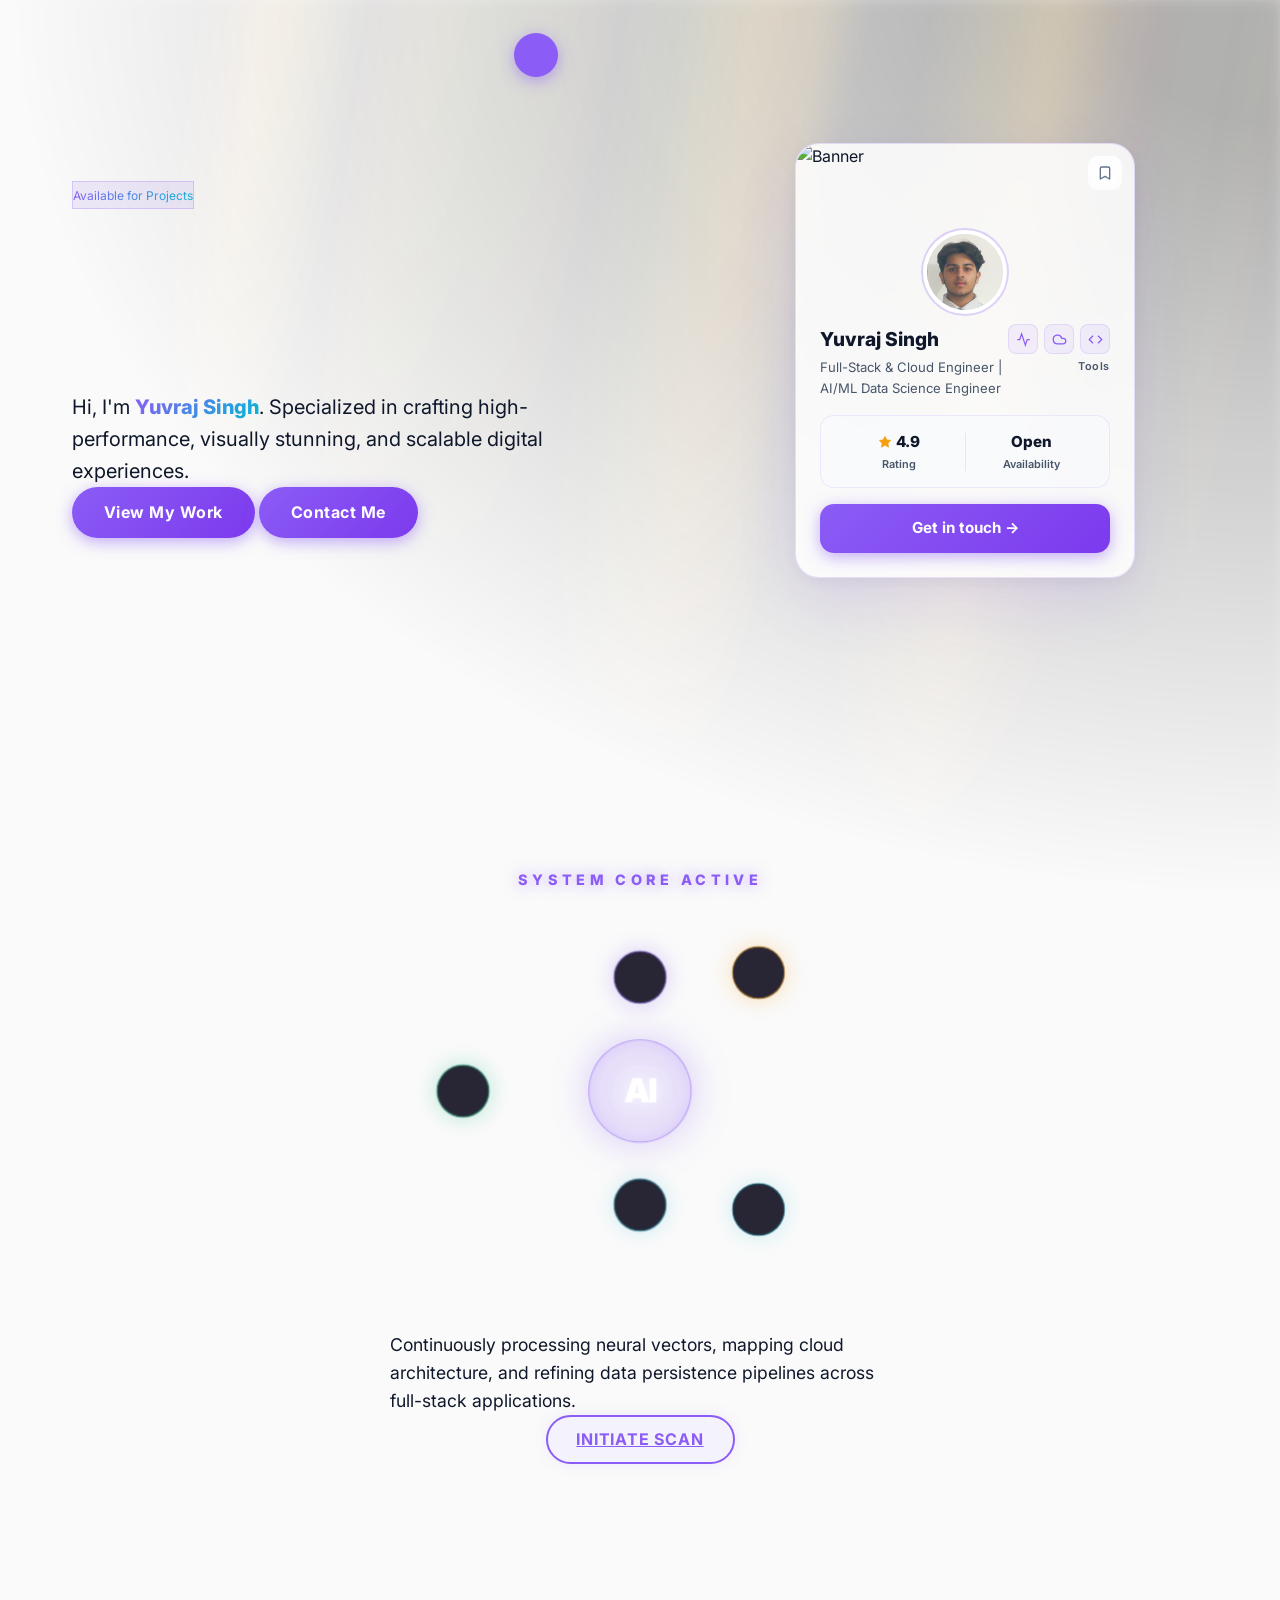
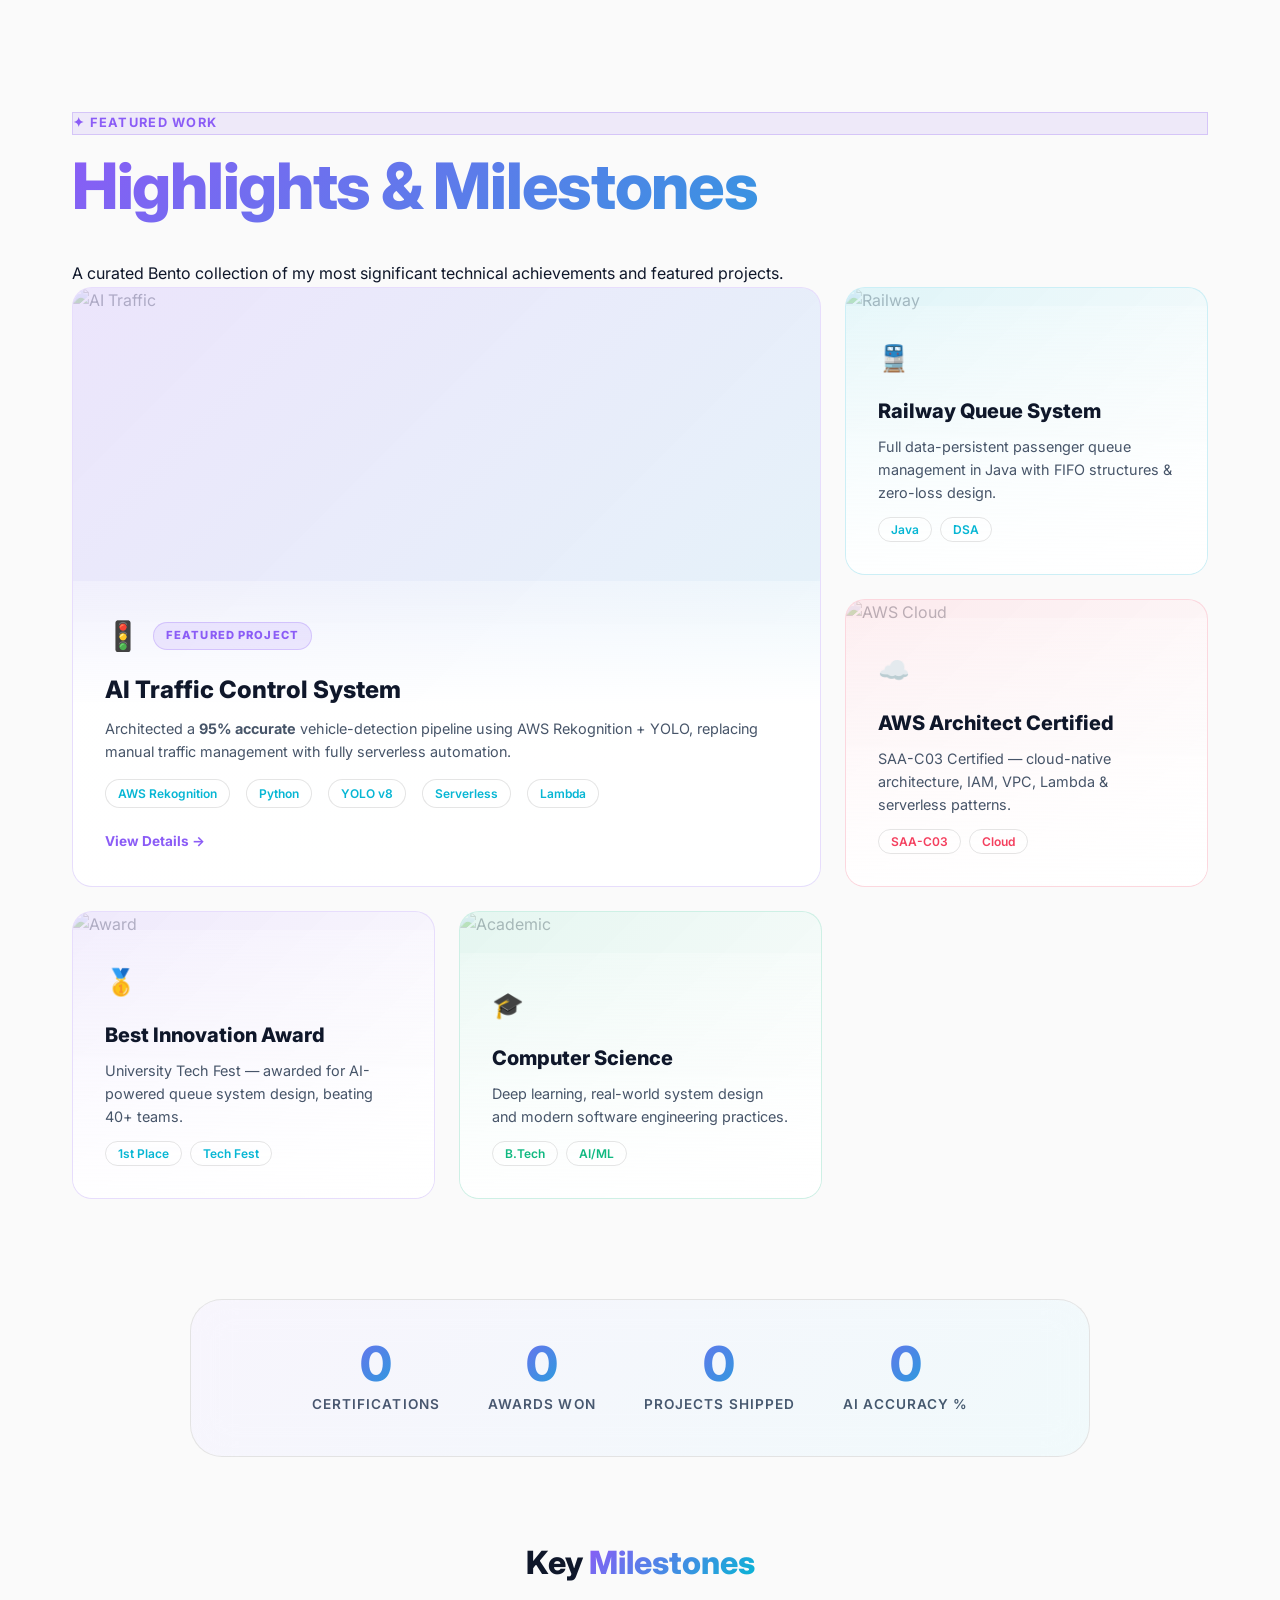
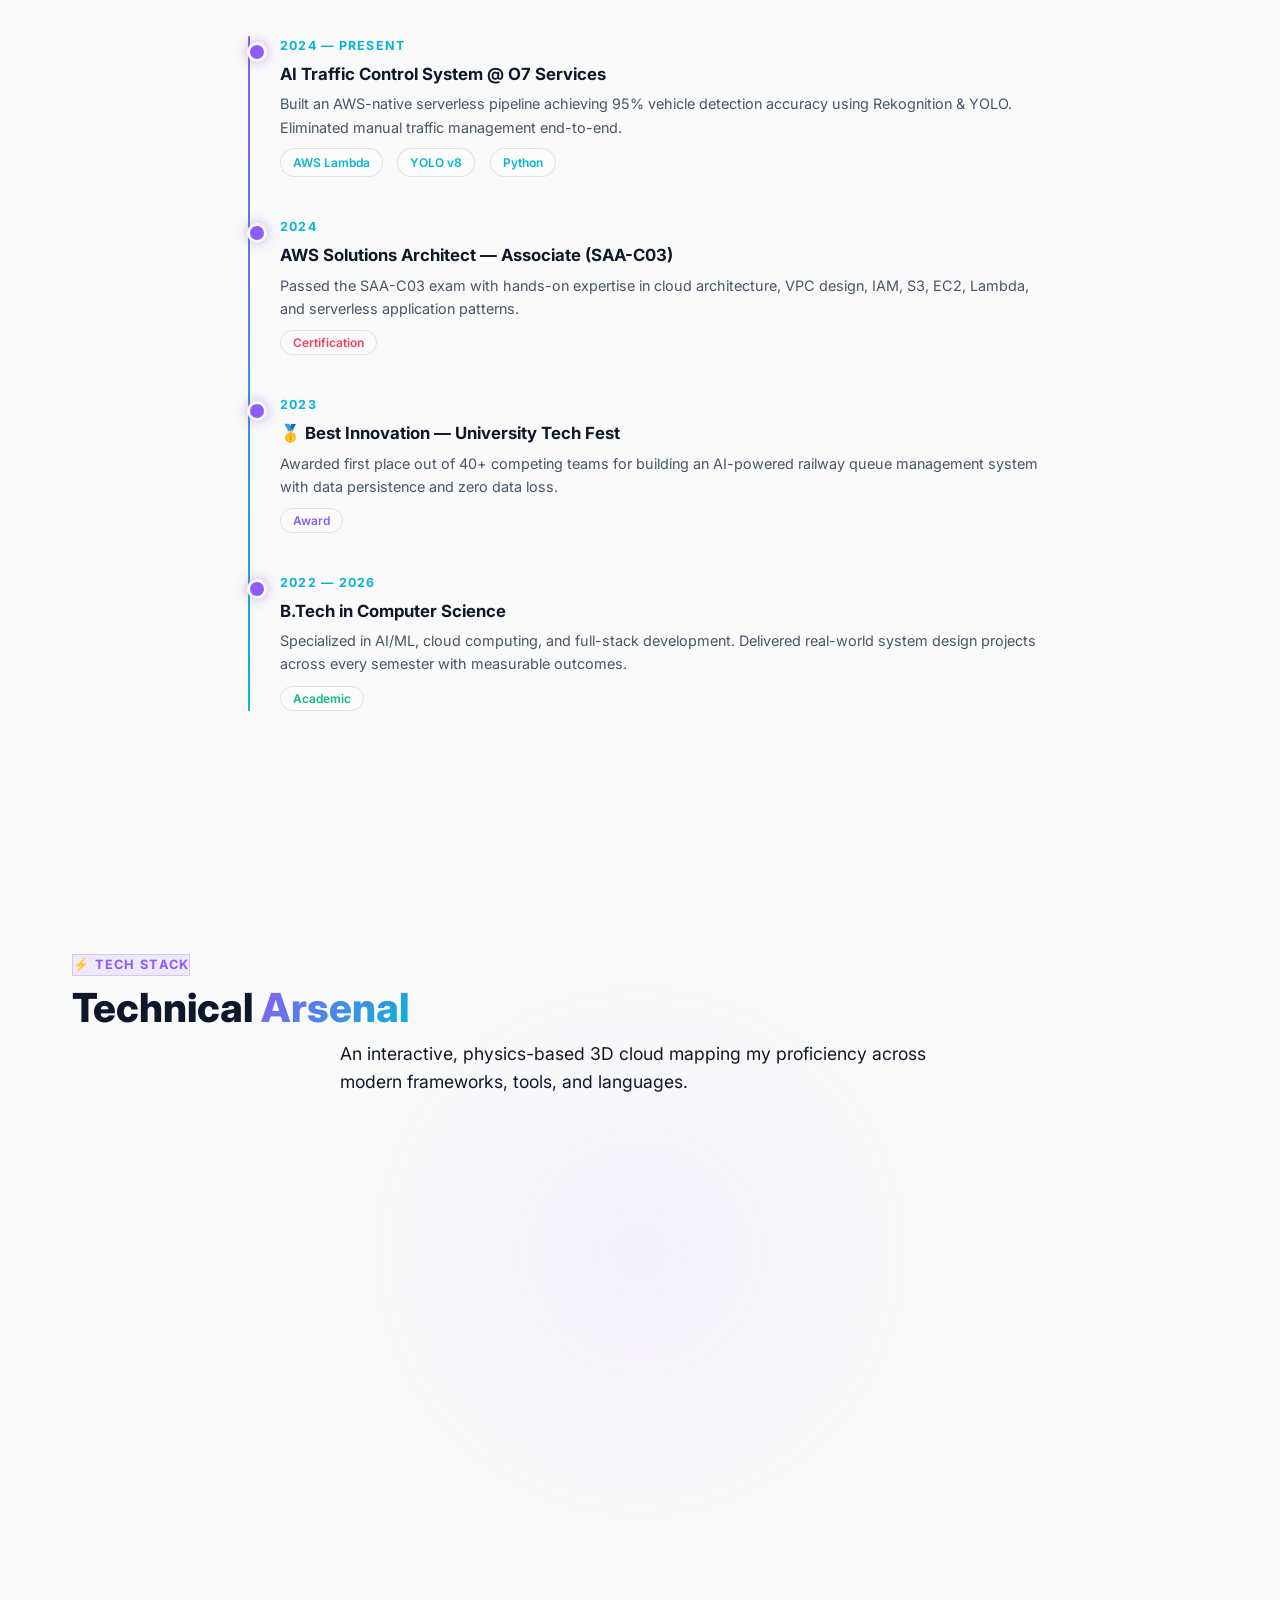
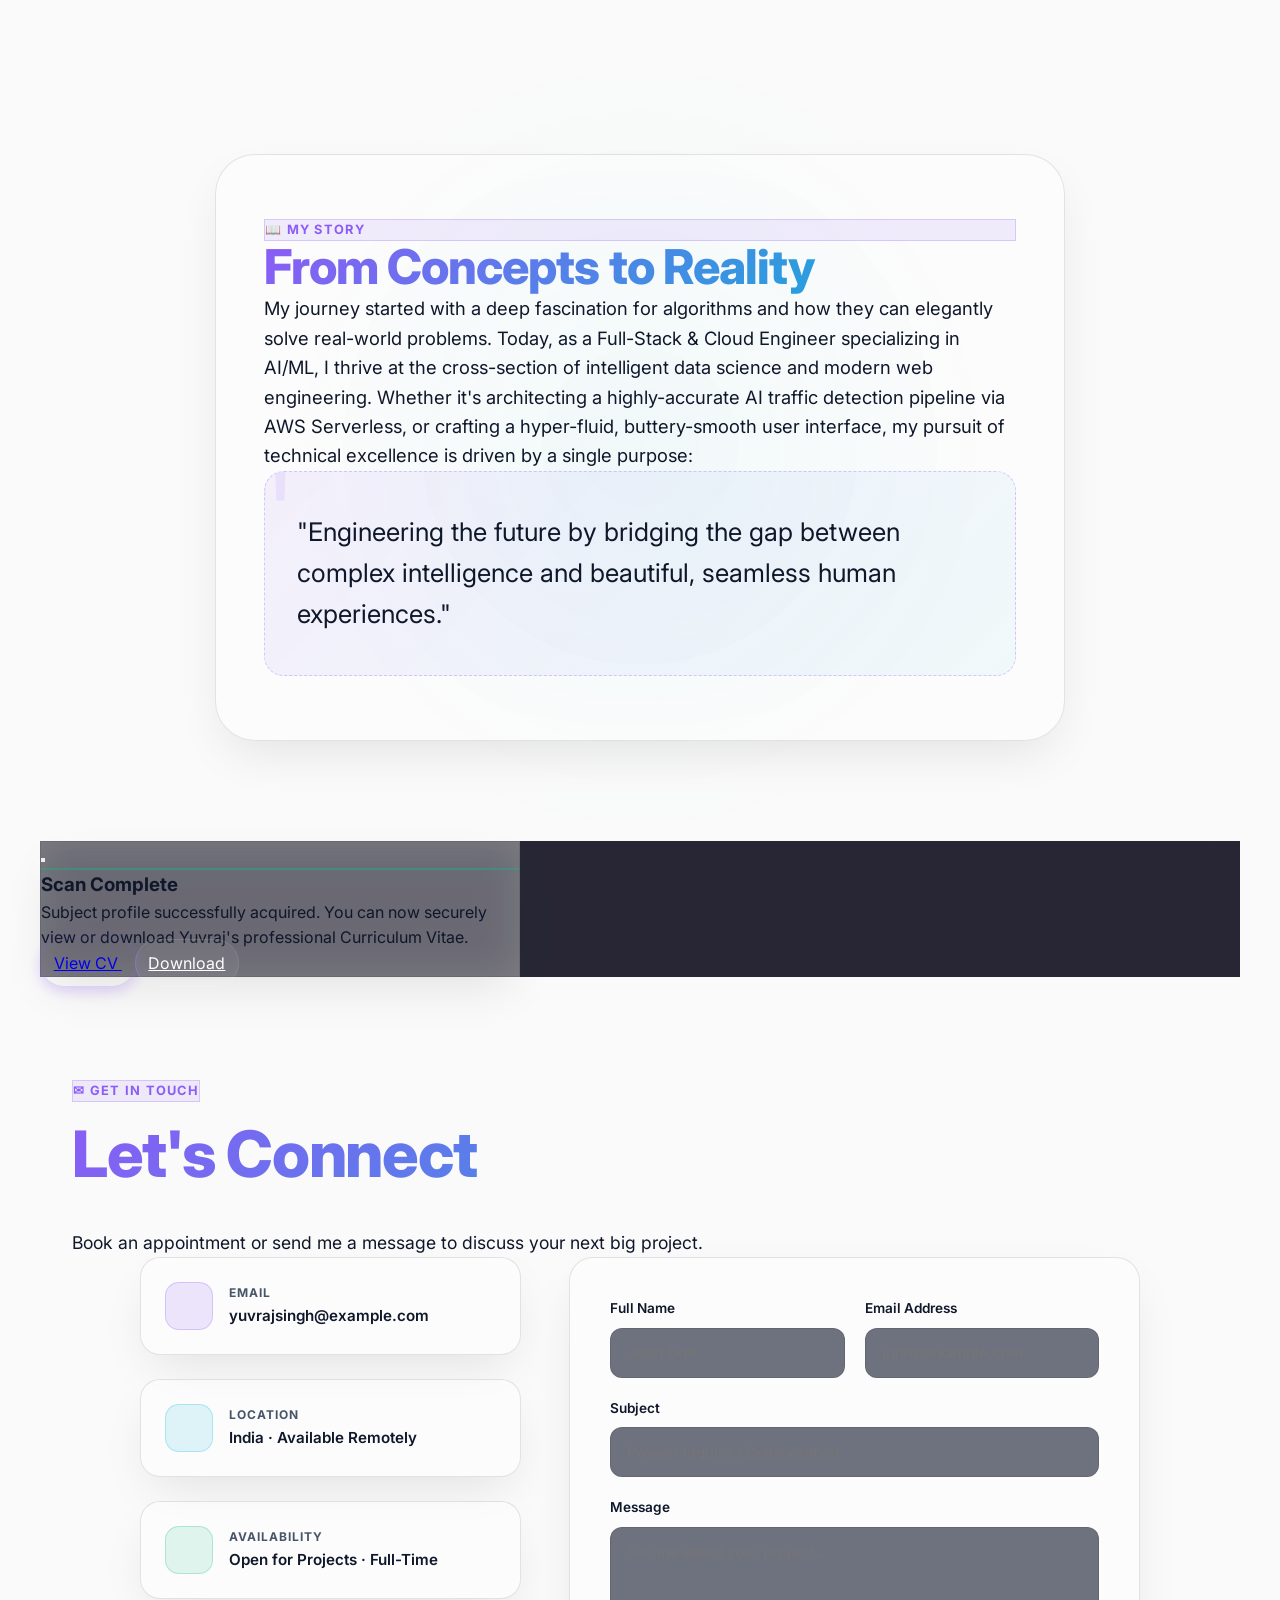
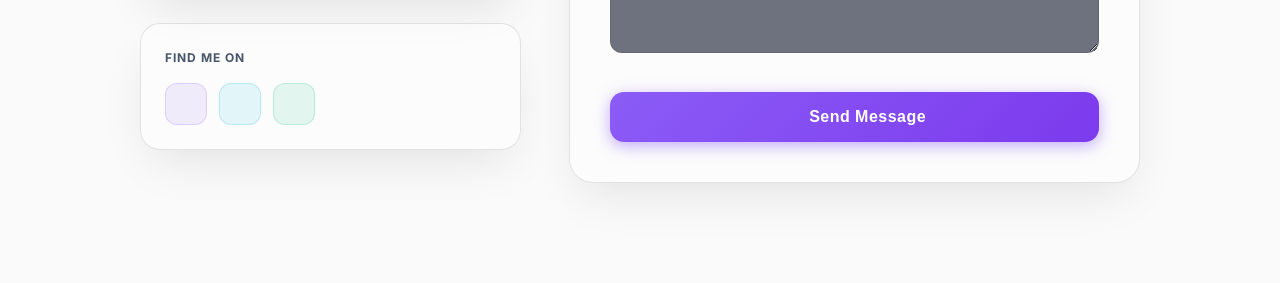
==== commit e5beb9b2: "feat: add Contact Me section at end of home page" ====
--- a/index.html
+++ b/index.html
@@ -801,34 +801,10 @@
         </div>
       </div>
 
-      <!-- Hidden list of images for the TagCanvas -->
+      <!-- Hidden list of images for the TagCanvas (Populated via API) -->
       <div id="icon-list" style="display: none;">
-        <ul>
-          <li><a title="TypeScript: Strongly typed superset of JS for highly scalable apps" href="#"><img src="https://cdn.simpleicons.org/typescript" width="35" height="35" alt="TypeScript" /></a></li>
-          <li><a title="JavaScript: Core programming language powering the dynamic web" href="#"><img src="https://cdn.simpleicons.org/javascript" width="35" height="35" alt="JavaScript" /></a></li>
-          <li><a title="Dart: Client-optimized language for fast apps on any platform" href="#"><img src="https://cdn.simpleicons.org/dart" width="35" height="35" alt="Dart" /></a></li>
-          <li><a title="Java: Robust object-oriented programming for enterprise backends" href="#"><img src="https://cdn.simpleicons.org/java" width="35" height="35" alt="Java" /></a></li>
-          <li><a title="React: Leading JavaScript library for building interactive UIs" href="#"><img src="https://cdn.simpleicons.org/react" width="35" height="35" alt="React" /></a></li>
-          <li><a title="Flutter: Google's UI toolkit for natively compiled multi-platform apps" href="#"><img src="https://cdn.simpleicons.org/flutter" width="35" height="35" alt="Flutter" /></a></li>
-          <li><a title="Android: Open-source operating system for mobile applications" href="#"><img src="https://cdn.simpleicons.org/android" width="35" height="35" alt="Android" /></a></li>
-          <li><a title="HTML5: Modern markup language for structuring web content" href="#"><img src="https://cdn.simpleicons.org/html5" width="35" height="35" alt="HTML5" /></a></li>
-          <li><a title="CSS3: Advanced style sheet language for responsive presentation" href="#"><img src="https://cdn.simpleicons.org/css3" width="35" height="35" alt="CSS3" /></a></li>
-          <li><a title="Node.js: High-performance JavaScript runtime built on Chrome's V8" href="#"><img src="https://cdn.simpleicons.org/nodedotjs" width="35" height="35" alt="Node.js" /></a></li>
-          <li><a title="Express: Fast, unopinionated web framework for Node.js" href="#"><img src="https://cdn.simpleicons.org/express" width="35" height="35" alt="Express" /></a></li>
-          <li><a title="Next.js: The React Framework for production-grade server rendering" href="#"><img src="https://cdn.simpleicons.org/nextdotjs" width="35" height="35" alt="Next.js" /></a></li>
-          <li><a title="Prisma: Next-generation ORM wrapper for Node.js and TypeScript" href="#"><img src="https://cdn.simpleicons.org/prisma" width="35" height="35" alt="Prisma" /></a></li>
-          <li><a title="AWS: The world's most comprehensive and broadly adopted cloud" href="#"><img src="https://cdn.simpleicons.org/amazonaws" width="35" height="35" alt="AWS" /></a></li>
-          <li><a title="PostgreSQL: Highly advanced open-source relational database system" href="#"><img src="https://cdn.simpleicons.org/postgresql" width="35" height="35" alt="PostgreSQL" /></a></li>
-          <li><a title="Firebase: Google's platform for fast backend app development" href="#"><img src="https://cdn.simpleicons.org/firebase" width="35" height="35" alt="Firebase" /></a></li>
-          <li><a title="NGINX: High-performance HTTP server, reverse proxy, and load balancer" href="#"><img src="https://cdn.simpleicons.org/nginx" width="35" height="35" alt="NGINX" /></a></li>
-          <li><a title="Vercel: Premium cloud platform for lightning fast frontend deployment" href="#"><img src="https://cdn.simpleicons.org/vercel" width="35" height="35" alt="Vercel" /></a></li>
-          <li><a title="Docker: OS-level virtualization to deliver software in secure containers" href="#"><img src="https://cdn.simpleicons.org/docker" width="35" height="35" alt="Docker" /></a></li>
-          <li><a title="Git: Open source distributed version control system for tracking changes" href="#"><img src="https://cdn.simpleicons.org/git" width="35" height="35" alt="Git" /></a></li>
-          <li><a title="GitHub: The ultimate developer platform to build, scale, and deliver" href="#"><img src="https://cdn.simpleicons.org/github" width="35" height="35" alt="GitHub" /></a></li>
-          <li><a title="GitLab: Comprehensive DevOps platform delivered as a single application" href="#"><img src="https://cdn.simpleicons.org/gitlab" width="35" height="35" alt="GitLab" /></a></li>
-          <li><a title="VS Code: Streamlined code editor optimized for building modern apps" href="#"><img src="https://cdn.simpleicons.org/visualstudiocode" width="35" height="35" alt="VS Code" /></a></li>
-          <li><a title="Android Studio: Official Integrated Development Environment for Android" href="#"><img src="https://cdn.simpleicons.org/androidstudio" width="35" height="35" alt="Android Studio" /></a></li>
-          <li><a title="Figma: Collaborative web application for high-end UI/UX interface design" href="#"><img src="https://cdn.simpleicons.org/figma" width="35" height="35" alt="Figma" /></a></li>
+        <ul id="dynamic-icon-list">
+          <!-- Dynamic Skills will be injected here -->
         </ul>
       </div>
     </section>
@@ -889,6 +865,156 @@
         </div>
       </div>
     </div>
+
+    <!-- ==================== CONTACT ME SECTION ==================== -->
+    <section id="contact-section" class="section-padding fade-in-up" style="position: relative;">
+
+      <!-- Section Label -->
+      <div class="text-center mb-16">
+        <div class="inline-flex items-center gap-2 px-4 py-2 rounded-full mb-5"
+          style="background: rgba(139,92,246,0.1); border: 1px solid rgba(139,92,246,0.25); color: var(--primary); font-size: 0.8rem; font-weight: 700; text-transform: uppercase; letter-spacing: 0.1em; display:inline-flex;">
+          ✉ Get In Touch
+        </div>
+        <h2 class="hero-text text-gradient">Let's Connect</h2>
+        <p class="text-muted max-w-xl mx-auto" style="margin-top: 1rem; font-size: 1.1rem;">
+          Book an appointment or send me a message to discuss your next big project.
+        </p>
+      </div>
+
+      <!-- Contact cards + Form grid -->
+      <div style="max-width: 1000px; margin: 0 auto; display: grid; grid-template-columns: 1fr 1.5fr; gap: 3rem; align-items: start;">
+
+        <!-- LEFT — Info Cards -->
+        <div style="display: flex; flex-direction: column; gap: 1.5rem;">
+
+          <div class="glass" style="padding: 1.5rem; border-radius: 20px; display: flex; align-items: center; gap: 1rem;">
+            <div style="width: 48px; height: 48px; border-radius: 14px; background: rgba(139,92,246,0.15); border: 1px solid rgba(139,92,246,0.25); display: flex; align-items: center; justify-content: center; color: var(--primary); flex-shrink: 0;">
+              <i data-lucide="mail" style="width:20px;height:20px;"></i>
+            </div>
+            <div>
+              <div style="font-size: 0.75rem; font-weight: 700; text-transform: uppercase; letter-spacing: 0.08em; color: var(--text-muted); margin-bottom: 2px;">Email</div>
+              <div style="font-weight: 600; color: var(--text-main); font-size: 0.95rem;">yuvrajsingh@example.com</div>
+            </div>
+          </div>
+
+          <div class="glass" style="padding: 1.5rem; border-radius: 20px; display: flex; align-items: center; gap: 1rem;">
+            <div style="width: 48px; height: 48px; border-radius: 14px; background: rgba(6,182,212,0.12); border: 1px solid rgba(6,182,212,0.25); display: flex; align-items: center; justify-content: center; color: var(--secondary); flex-shrink: 0;">
+              <i data-lucide="map-pin" style="width:20px;height:20px;"></i>
+            </div>
+            <div>
+              <div style="font-size: 0.75rem; font-weight: 700; text-transform: uppercase; letter-spacing: 0.08em; color: var(--text-muted); margin-bottom: 2px;">Location</div>
+              <div style="font-weight: 600; color: var(--text-main); font-size: 0.95rem;">India · Available Remotely</div>
+            </div>
+          </div>
+
+          <div class="glass" style="padding: 1.5rem; border-radius: 20px; display: flex; align-items: center; gap: 1rem;">
+            <div style="width: 48px; height: 48px; border-radius: 14px; background: rgba(16,185,129,0.12); border: 1px solid rgba(16,185,129,0.25); display: flex; align-items: center; justify-content: center; color: #10b981; flex-shrink: 0;">
+              <i data-lucide="clock" style="width:20px;height:20px;"></i>
+            </div>
+            <div>
+              <div style="font-size: 0.75rem; font-weight: 700; text-transform: uppercase; letter-spacing: 0.08em; color: var(--text-muted); margin-bottom: 2px;">Availability</div>
+              <div style="font-weight: 600; color: var(--text-main); font-size: 0.95rem;">Open for Projects · Full-Time</div>
+            </div>
+          </div>
+
+          <!-- Social Links -->
+          <div class="glass" style="padding: 1.5rem; border-radius: 20px;">
+            <div style="font-size: 0.75rem; font-weight: 700; text-transform: uppercase; letter-spacing: 0.08em; color: var(--text-muted); margin-bottom: 1rem;">Find Me On</div>
+            <div style="display: flex; gap: 0.75rem;">
+              <a href="https://github.com/" target="_blank" style="width: 42px; height: 42px; border-radius: 12px; background: rgba(139,92,246,0.1); border: 1px solid rgba(139,92,246,0.2); display: flex; align-items: center; justify-content: center; color: var(--primary); transition: all 0.2s;" onmouseover="this.style.background='rgba(139,92,246,0.25)'" onmouseout="this.style.background='rgba(139,92,246,0.1)'">
+                <i data-lucide="github" style="width:18px;height:18px;"></i>
+              </a>
+              <a href="https://linkedin.com/" target="_blank" style="width: 42px; height: 42px; border-radius: 12px; background: rgba(6,182,212,0.1); border: 1px solid rgba(6,182,212,0.2); display: flex; align-items: center; justify-content: center; color: var(--secondary); transition: all 0.2s;" onmouseover="this.style.background='rgba(6,182,212,0.25)'" onmouseout="this.style.background='rgba(6,182,212,0.1)'">
+                <i data-lucide="linkedin" style="width:18px;height:18px;"></i>
+              </a>
+              <a href="contact.html" style="width: 42px; height: 42px; border-radius: 12px; background: rgba(16,185,129,0.1); border: 1px solid rgba(16,185,129,0.2); display: flex; align-items: center; justify-content: center; color: #10b981; transition: all 0.2s;" onmouseover="this.style.background='rgba(16,185,129,0.25)'" onmouseout="this.style.background='rgba(16,185,129,0.1)'" title="Full Contact Page">
+                <i data-lucide="external-link" style="width:18px;height:18px;"></i>
+              </a>
+            </div>
+          </div>
+        </div>
+
+        <!-- RIGHT — Contact Form -->
+        <div class="glass" style="padding: 2.5rem; border-radius: 24px;">
+          <form id="home-contact-form" onsubmit="submitHomeContact(event)">
+            <div style="display: grid; grid-template-columns: 1fr 1fr; gap: 1.25rem; margin-bottom: 1.25rem;">
+              <div>
+                <label style="display:block; font-size:0.85rem; font-weight:600; color:var(--text-main); margin-bottom:0.5rem;">Full Name</label>
+                <input type="text" id="home-name" placeholder="John Doe" required
+                  style="width:100%; padding:0.9rem 1rem; background:rgba(15,23,42,0.6); border:1px solid var(--glass-border); border-radius:12px; color:var(--text-main); font-family:inherit; font-size:0.95rem; transition:border-color 0.2s, box-shadow 0.2s; box-sizing:border-box;"
+                  onfocus="this.style.borderColor='var(--primary)';this.style.boxShadow='0 0 15px var(--primary-glow)'"
+                  onblur="this.style.borderColor='';this.style.boxShadow=''">
+              </div>
+              <div>
+                <label style="display:block; font-size:0.85rem; font-weight:600; color:var(--text-main); margin-bottom:0.5rem;">Email Address</label>
+                <input type="email" id="home-email" placeholder="john@example.com" required
+                  style="width:100%; padding:0.9rem 1rem; background:rgba(15,23,42,0.6); border:1px solid var(--glass-border); border-radius:12px; color:var(--text-main); font-family:inherit; font-size:0.95rem; transition:border-color 0.2s, box-shadow 0.2s; box-sizing:border-box;"
+                  onfocus="this.style.borderColor='var(--primary)';this.style.boxShadow='0 0 15px var(--primary-glow)'"
+                  onblur="this.style.borderColor='';this.style.boxShadow=''">
+              </div>
+            </div>
+
+            <div style="margin-bottom: 1.25rem;">
+              <label style="display:block; font-size:0.85rem; font-weight:600; color:var(--text-main); margin-bottom:0.5rem;">Subject</label>
+              <input type="text" id="home-subject" placeholder="Project Inquiry / Collaboration" required
+                style="width:100%; padding:0.9rem 1rem; background:rgba(15,23,42,0.6); border:1px solid var(--glass-border); border-radius:12px; color:var(--text-main); font-family:inherit; font-size:0.95rem; transition:border-color 0.2s, box-shadow 0.2s; box-sizing:border-box;"
+                onfocus="this.style.borderColor='var(--primary)';this.style.boxShadow='0 0 15px var(--primary-glow)'"
+                onblur="this.style.borderColor='';this.style.boxShadow=''">
+            </div>
+
+            <div style="margin-bottom: 2rem;">
+              <label style="display:block; font-size:0.85rem; font-weight:600; color:var(--text-main); margin-bottom:0.5rem;">Message</label>
+              <textarea id="home-message" rows="5" placeholder="Tell me about your project..." required
+                style="width:100%; padding:0.9rem 1rem; background:rgba(15,23,42,0.6); border:1px solid var(--glass-border); border-radius:12px; color:var(--text-main); font-family:inherit; font-size:0.95rem; resize:vertical; transition:border-color 0.2s, box-shadow 0.2s; box-sizing:border-box;"
+                onfocus="this.style.borderColor='var(--primary)';this.style.boxShadow='0 0 15px var(--primary-glow)'"
+                onblur="this.style.borderColor='';this.style.boxShadow=''"></textarea>
+            </div>
+
+            <button type="submit" id="home-submit-btn" class="btn-premium" style="width:100%; border-radius:14px; padding:1rem; font-size:1rem; display:flex; align-items:center; justify-content:center; gap:0.5rem;">
+              <i data-lucide="send" style="width:18px;height:18px;"></i>
+              Send Message
+            </button>
+
+            <div id="home-success-msg" style="display:none; text-align:center; margin-top:1.5rem; padding:1rem; border-radius:12px; background:rgba(16,185,129,0.1); border:1px solid rgba(16,185,129,0.3); color:#10b981; font-weight:600;">
+              ✓ Message sent! I'll get back to you soon.
+            </div>
+          </form>
+        </div>
+      </div>
+
+      <style>
+        @media (max-width: 768px) {
+          #contact-section > div:last-of-type > div:first-child,
+          #contact-section [style*="grid-template-columns: 1fr 1.5fr"] {
+            grid-template-columns: 1fr !important;
+          }
+        }
+      </style>
+
+      <script>
+        function submitHomeContact(event) {
+          event.preventDefault();
+          const name    = document.getElementById('home-name').value;
+          const email   = document.getElementById('home-email').value;
+          const subject = document.getElementById('home-subject').value;
+          const message = document.getElementById('home-message').value;
+          const btn     = document.getElementById('home-submit-btn');
+
+          btn.innerHTML = '<svg class="animate-spin" width="18" height="18" viewBox="0 0 24 24" fill="none" stroke="currentColor" stroke-width="2"><path d="M21 12a9 9 0 1 1-6.219-8.56"/></svg> Sending...';
+          btn.disabled = true;
+
+          // mailto fallback — works without any backend
+          const mailtoLink = `mailto:yuvrajsingh@example.com?subject=${encodeURIComponent(subject + ' — from ' + name)}&body=${encodeURIComponent('Name: ' + name + '\nEmail: ' + email + '\n\n' + message)}`;
+
+          setTimeout(() => {
+            window.location.href = mailtoLink;
+            document.getElementById('home-contact-form').style.display = 'none';
+            document.getElementById('home-success-msg').style.display = 'block';
+            btn.disabled = false;
+          }, 800);
+        }
+      </script>
+    </section>
 
   </main>
 
@@ -1019,29 +1145,60 @@
       // 3. Initialize Achievements
       initAchievements();
 
-      // 4. Initialize 3D Interactive Icon Cloud
-      try {
-        TagCanvas.Start('icon-cloud-canvas', 'icon-list', {
-          textColour: '#8b5cf6',
-          outlineColour: 'transparent',
-          reverse: true,
-          depth: 0.8,
-          maxSpeed: 0.05,
-          minSpeed: 0.01,
-          initial: [0.1, -0.1],
-          wheelZoom: false,
-          imageScale: 1.5,
-          fadeIn: 1000,
-          clickToFront: 600,
-          lock: 'none',
-          imagePosition: 'top',
-          tooltip: 'div',
-          tooltipClass: 'advanced-tooltip',
-          tooltipDelay: 0
-        });
-      } catch(e) {
-        console.error('Canvas icon cloud failed to load:', e);
-      }
+      // 4. Initialize 3D Interactive Icon Cloud (static data — no backend required)
+      const initSkillCloud = () => {
+        const listEl = document.getElementById('dynamic-icon-list');
+        const skills = [
+          { name: "Python",        icon: "python",           description: "Primary language for AI/ML and backend" },
+          { name: "Django",        icon: "django",           description: "Full-stack web framework" },
+          { name: "JavaScript",    icon: "javascript",       description: "Frontend and Node.js scripting" },
+          { name: "React",         icon: "react",            description: "UI component library" },
+          { name: "HTML5",         icon: "html5",            description: "Semantic web structure" },
+          { name: "CSS3",          icon: "css3",             description: "Styling and animations" },
+          { name: "AWS",           icon: "amazonaws",        description: "Cloud infrastructure & serverless" },
+          { name: "Docker",        icon: "docker",           description: "Containerization & deployment" },
+          { name: "Git",           icon: "git",              description: "Version control" },
+          { name: "GitHub",        icon: "github",           description: "Code hosting & collaboration" },
+          { name: "PostgreSQL",    icon: "postgresql",       description: "Relational database" },
+          { name: "SQLite",        icon: "sqlite",           description: "Lightweight embedded database" },
+          { name: "Node.js",       icon: "nodedotjs",        description: "JavaScript runtime" },
+          { name: "FastAPI",       icon: "fastapi",          description: "High-performance Python API" },
+          { name: "TailwindCSS",   icon: "tailwindcss",      description: "Utility-first CSS framework" },
+          { name: "Linux",         icon: "linux",            description: "Server environment & scripting" },
+          { name: "VS Code",       icon: "visualstudiocode", description: "Primary code editor" },
+          { name: "Vercel",        icon: "vercel",           description: "Frontend deployment platform" },
+          { name: "Java",          icon: "openjdk",          description: "OOP and DSA projects" },
+          { name: "YOLO",          icon: "opencv",           description: "Real-time object detection" }
+        ];
+
+        listEl.innerHTML = skills.map(s => `
+          <li><a title="${s.description}" href="#"><img src="https://cdn.simpleicons.org/${s.icon}" width="35" height="35" alt="${s.name}" onerror="this.style.display='none'" /></a></li>
+        `).join('');
+
+        try {
+          TagCanvas.Start('icon-cloud-canvas', 'icon-list', {
+            textColour: '#8b5cf6',
+            outlineColour: 'transparent',
+            reverse: true,
+            depth: 0.8,
+            maxSpeed: 0.05,
+            minSpeed: 0.01,
+            initial: [0.1, -0.1],
+            wheelZoom: false,
+            imageScale: 1.5,
+            fadeIn: 1000,
+            clickToFront: 600,
+            lock: 'none',
+            imagePosition: 'top',
+            tooltip: 'div',
+            tooltipClass: 'advanced-tooltip',
+            tooltipDelay: 0
+          });
+        } catch(e) {
+          console.error('TagCanvas failed to start:', e);
+        }
+      };
+      initSkillCloud();
 
       // 6. Scroll Reveal Observer
       initScrollReveal();
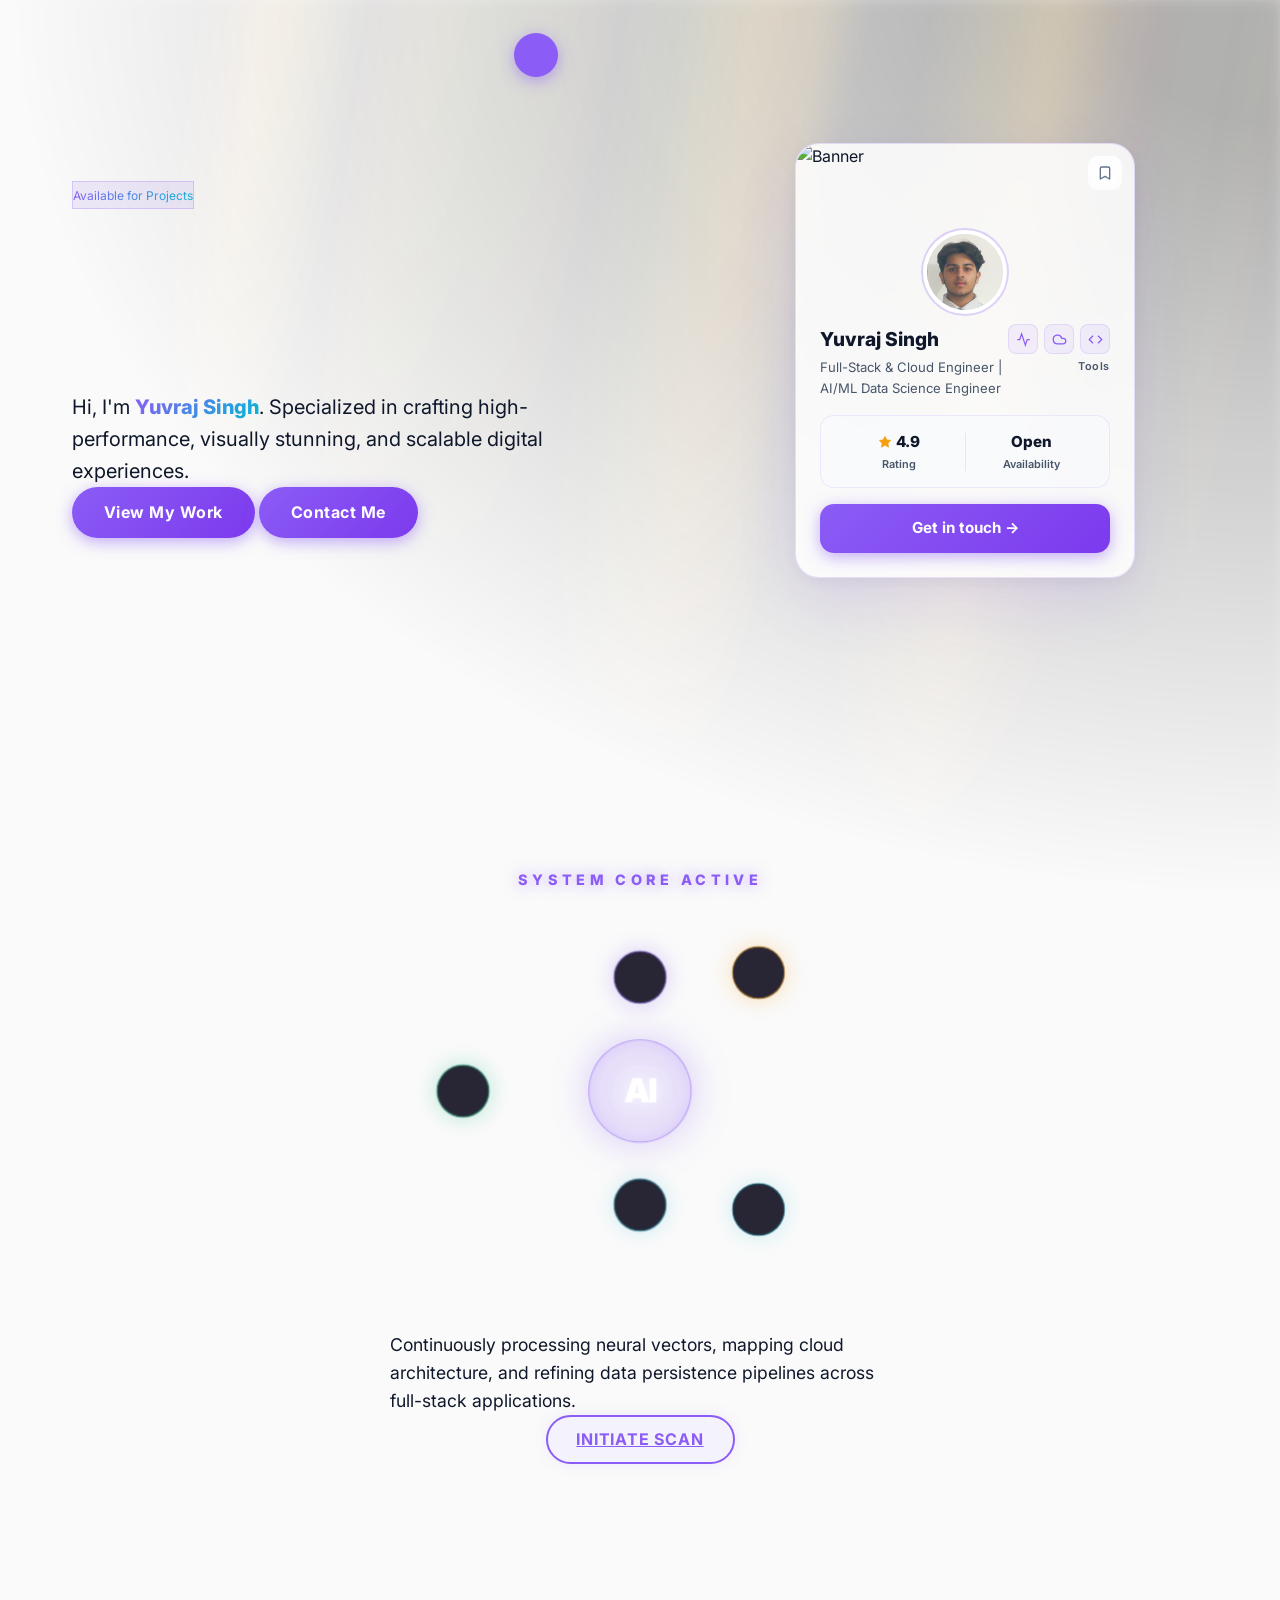
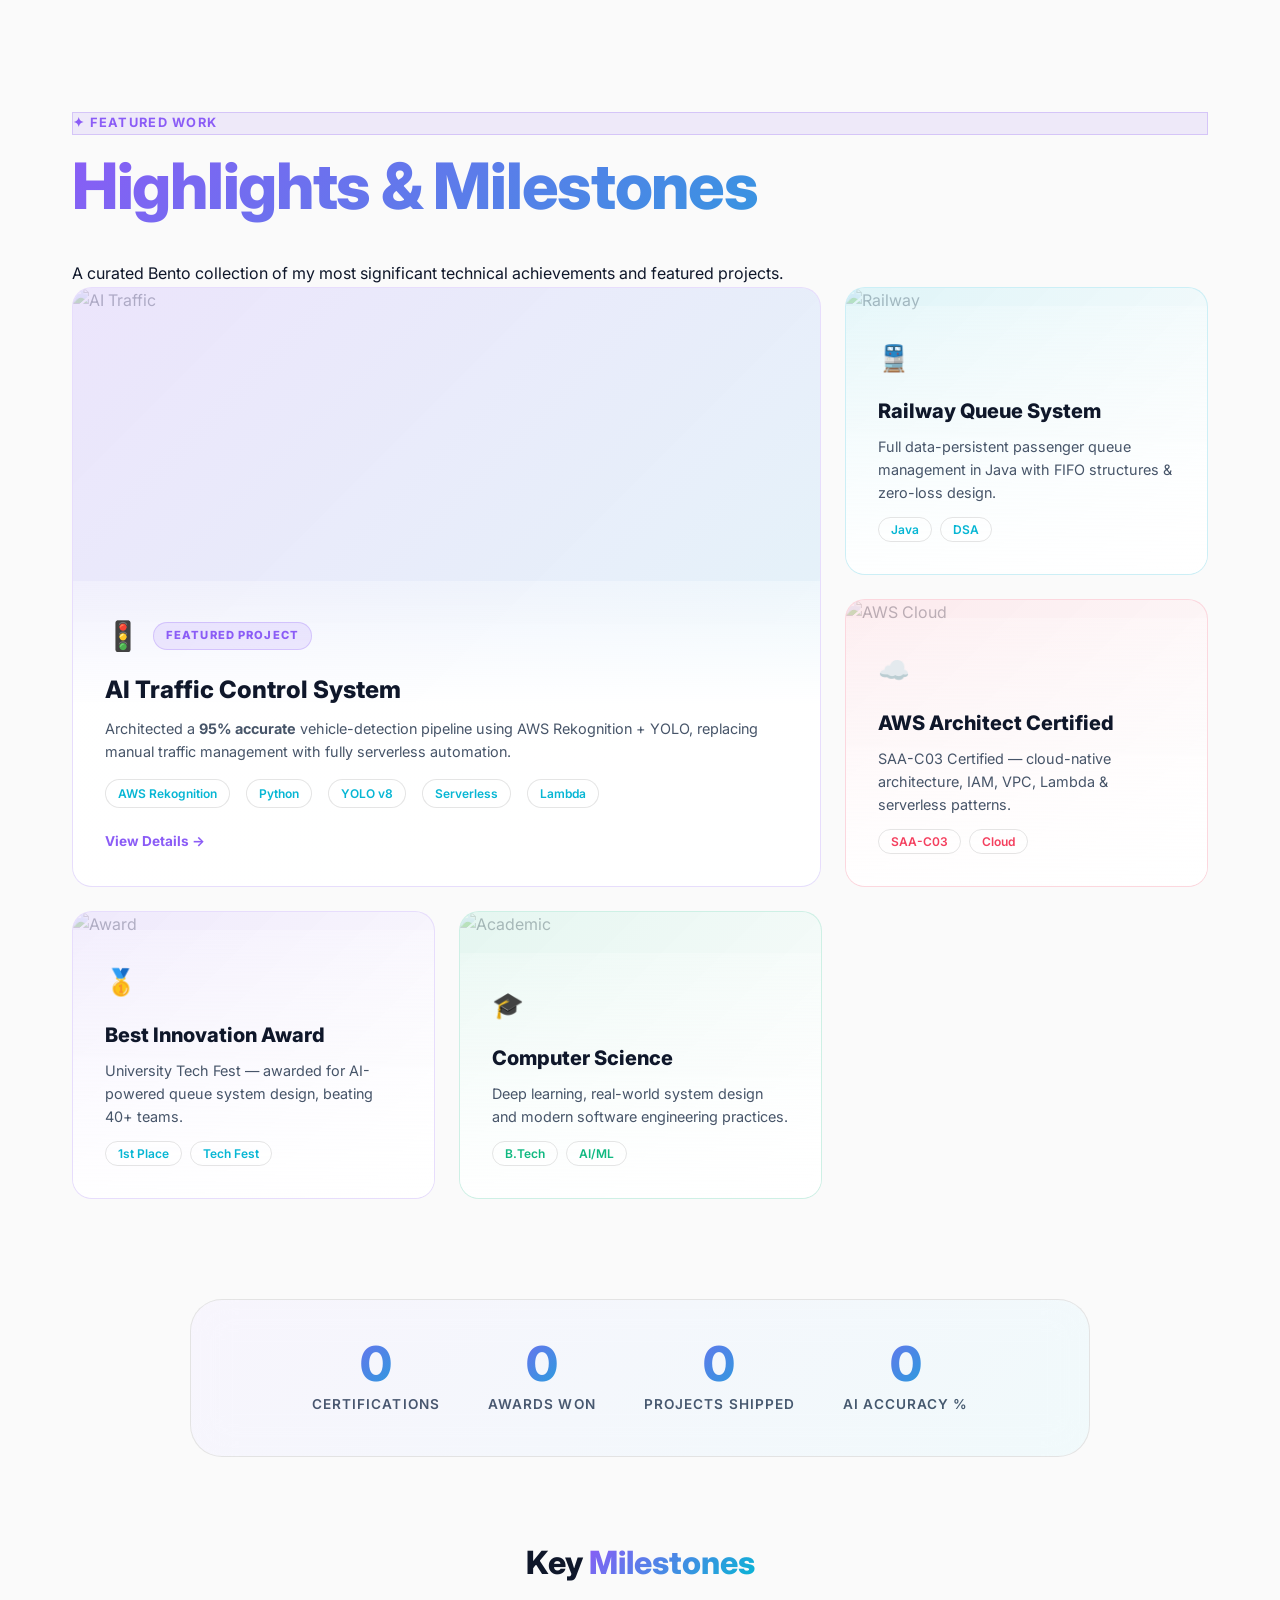
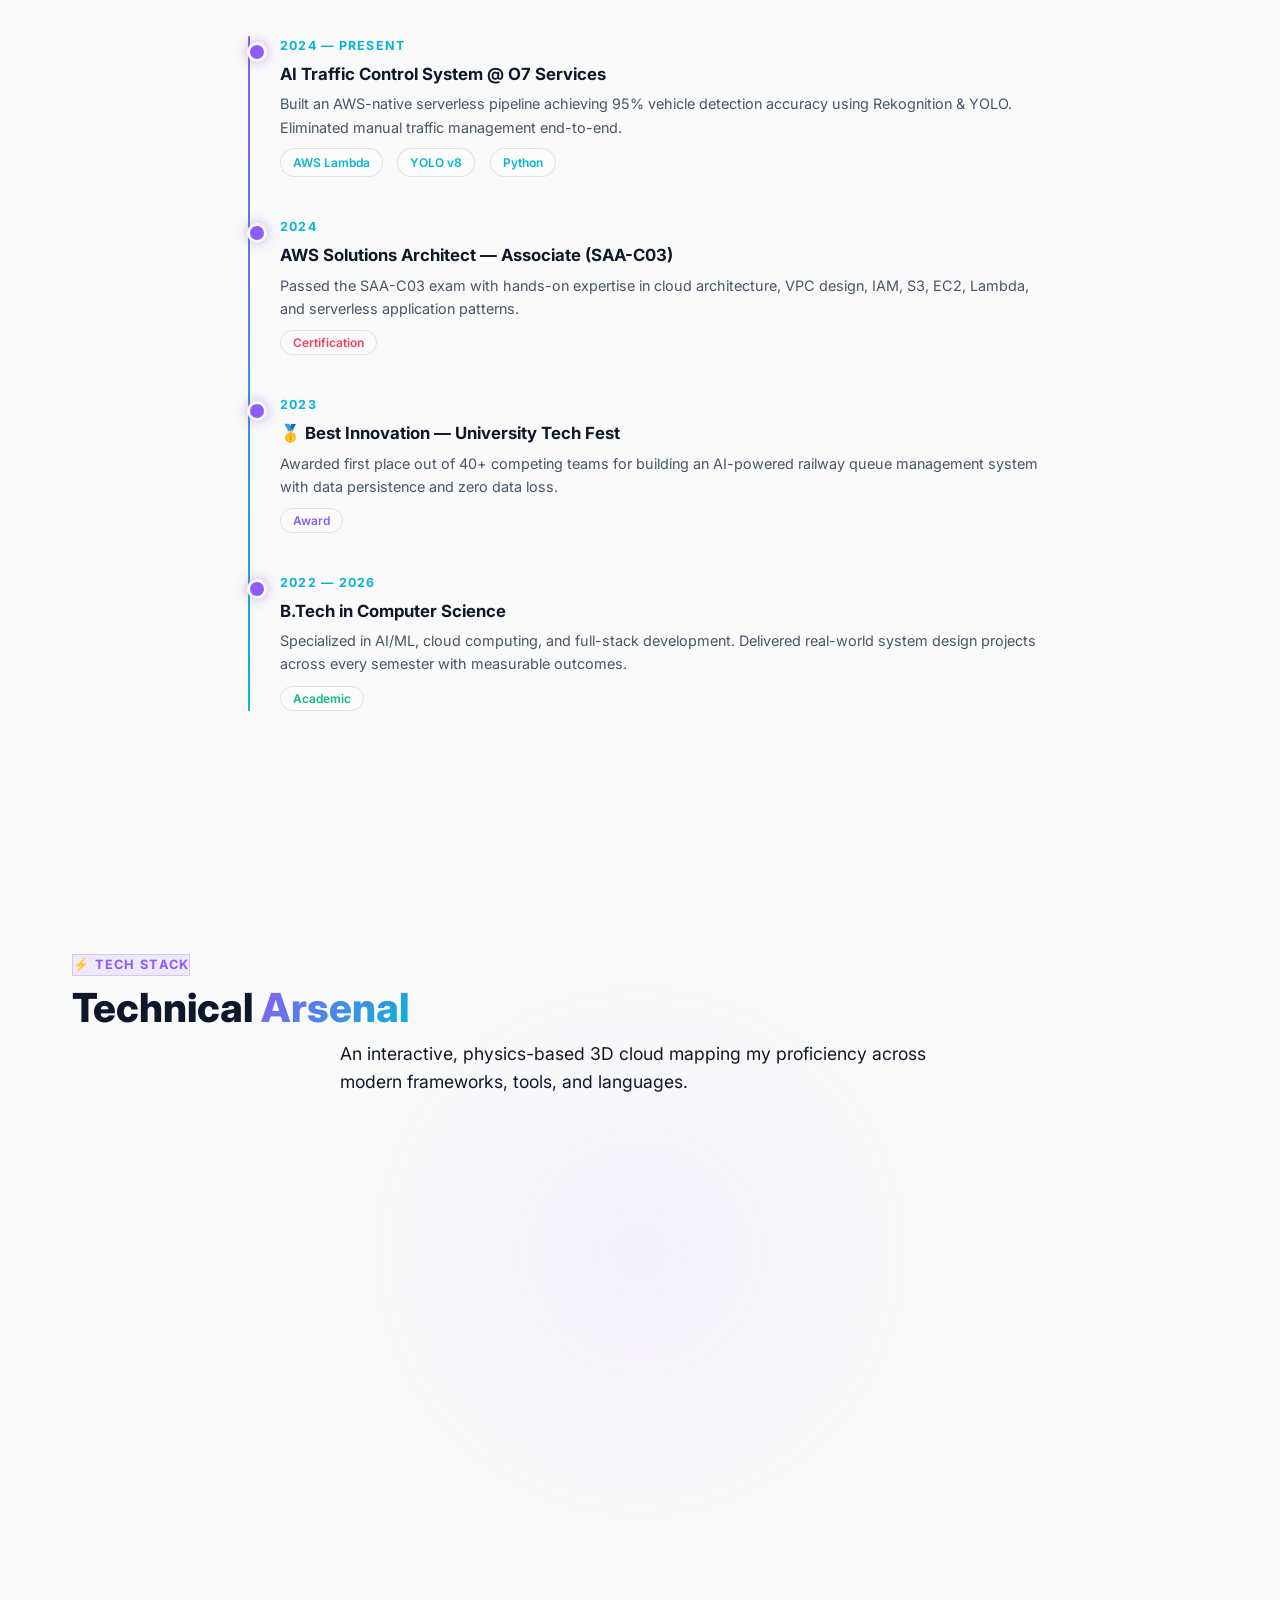
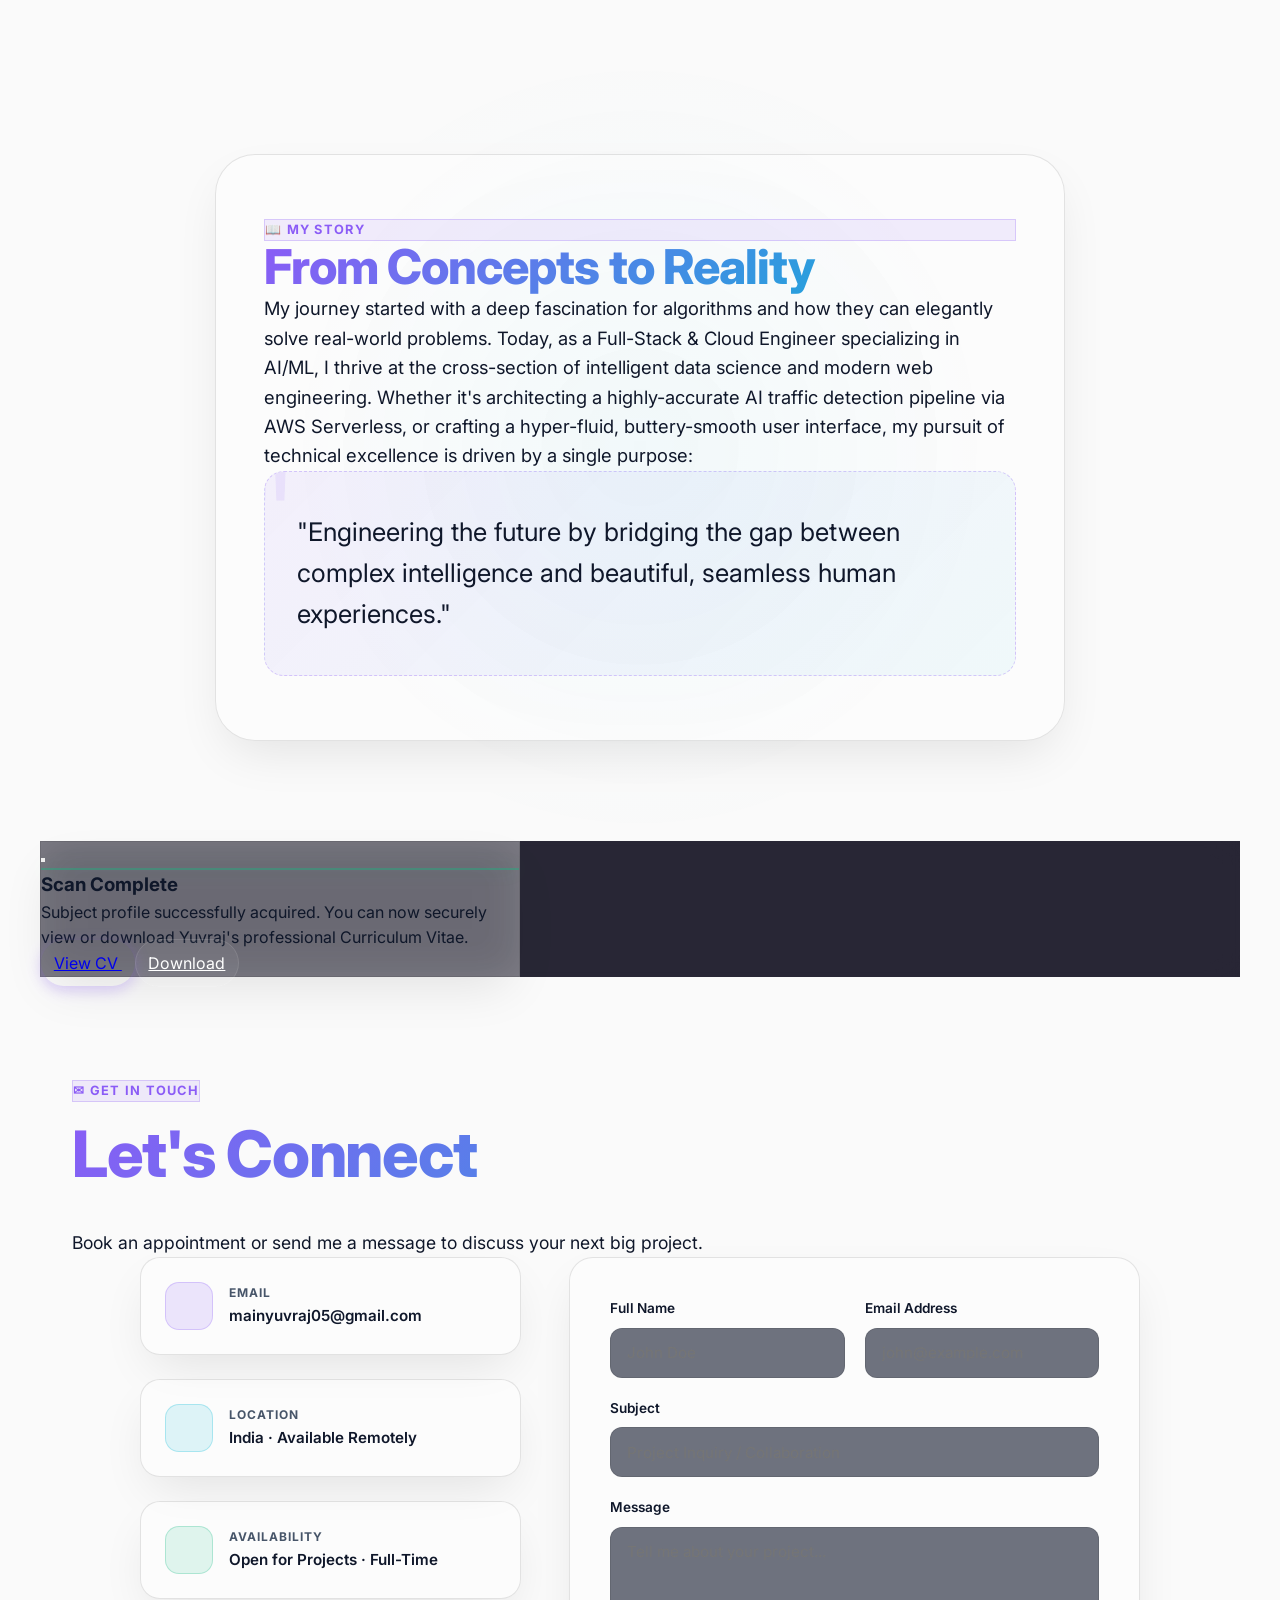
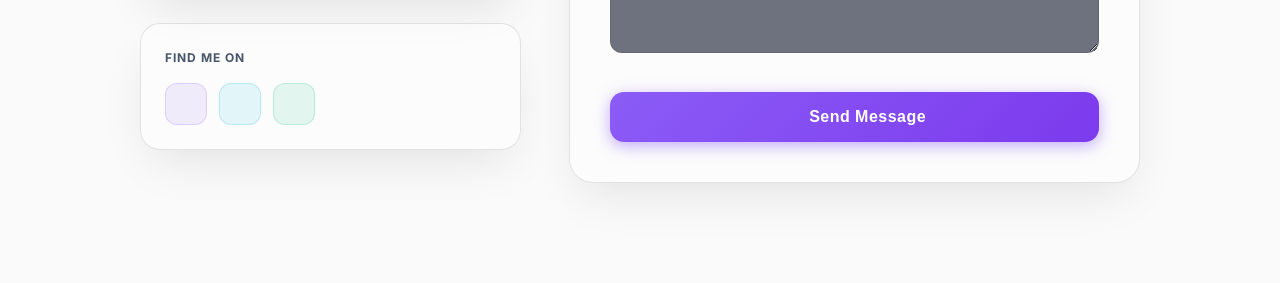
==== commit 897578a3: "fix: update contact email to mainyuvraj05@gmail.com" ====
--- a/index.html
+++ b/index.html
@@ -893,7 +893,7 @@
             </div>
             <div>
               <div style="font-size: 0.75rem; font-weight: 700; text-transform: uppercase; letter-spacing: 0.08em; color: var(--text-muted); margin-bottom: 2px;">Email</div>
-              <div style="font-weight: 600; color: var(--text-main); font-size: 0.95rem;">yuvrajsingh@example.com</div>
+              <div style="font-weight: 600; color: var(--text-main); font-size: 0.95rem;">mainyuvraj05@gmail.com</div>
             </div>
           </div>
 
@@ -1004,7 +1004,7 @@
           btn.disabled = true;
 
           // mailto fallback — works without any backend
-          const mailtoLink = `mailto:yuvrajsingh@example.com?subject=${encodeURIComponent(subject + ' — from ' + name)}&body=${encodeURIComponent('Name: ' + name + '\nEmail: ' + email + '\n\n' + message)}`;
+          const mailtoLink = `mailto:mainyuvraj05@gmail.com?subject=${encodeURIComponent(subject + ' — from ' + name)}&body=${encodeURIComponent('Name: ' + name + '\nEmail: ' + email + '\n\n' + message)}`;
 
           setTimeout(() => {
             window.location.href = mailtoLink;
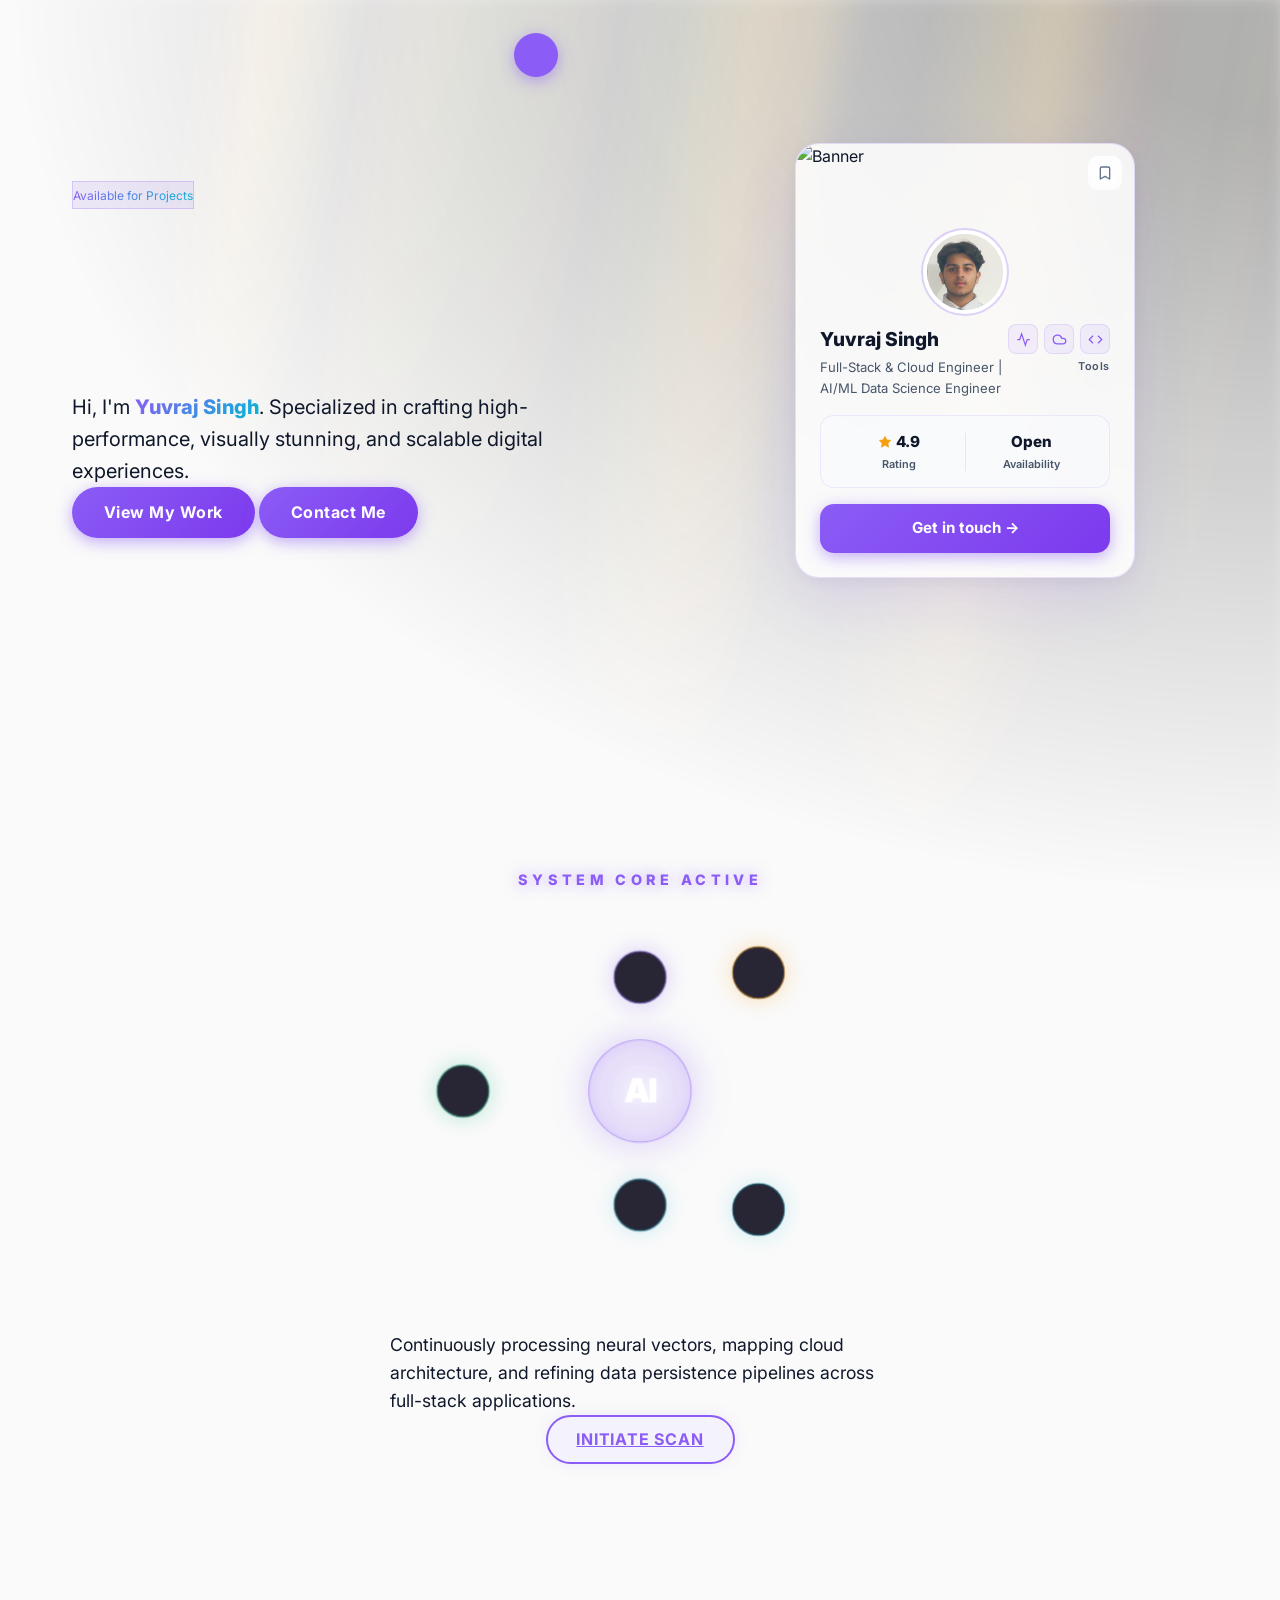
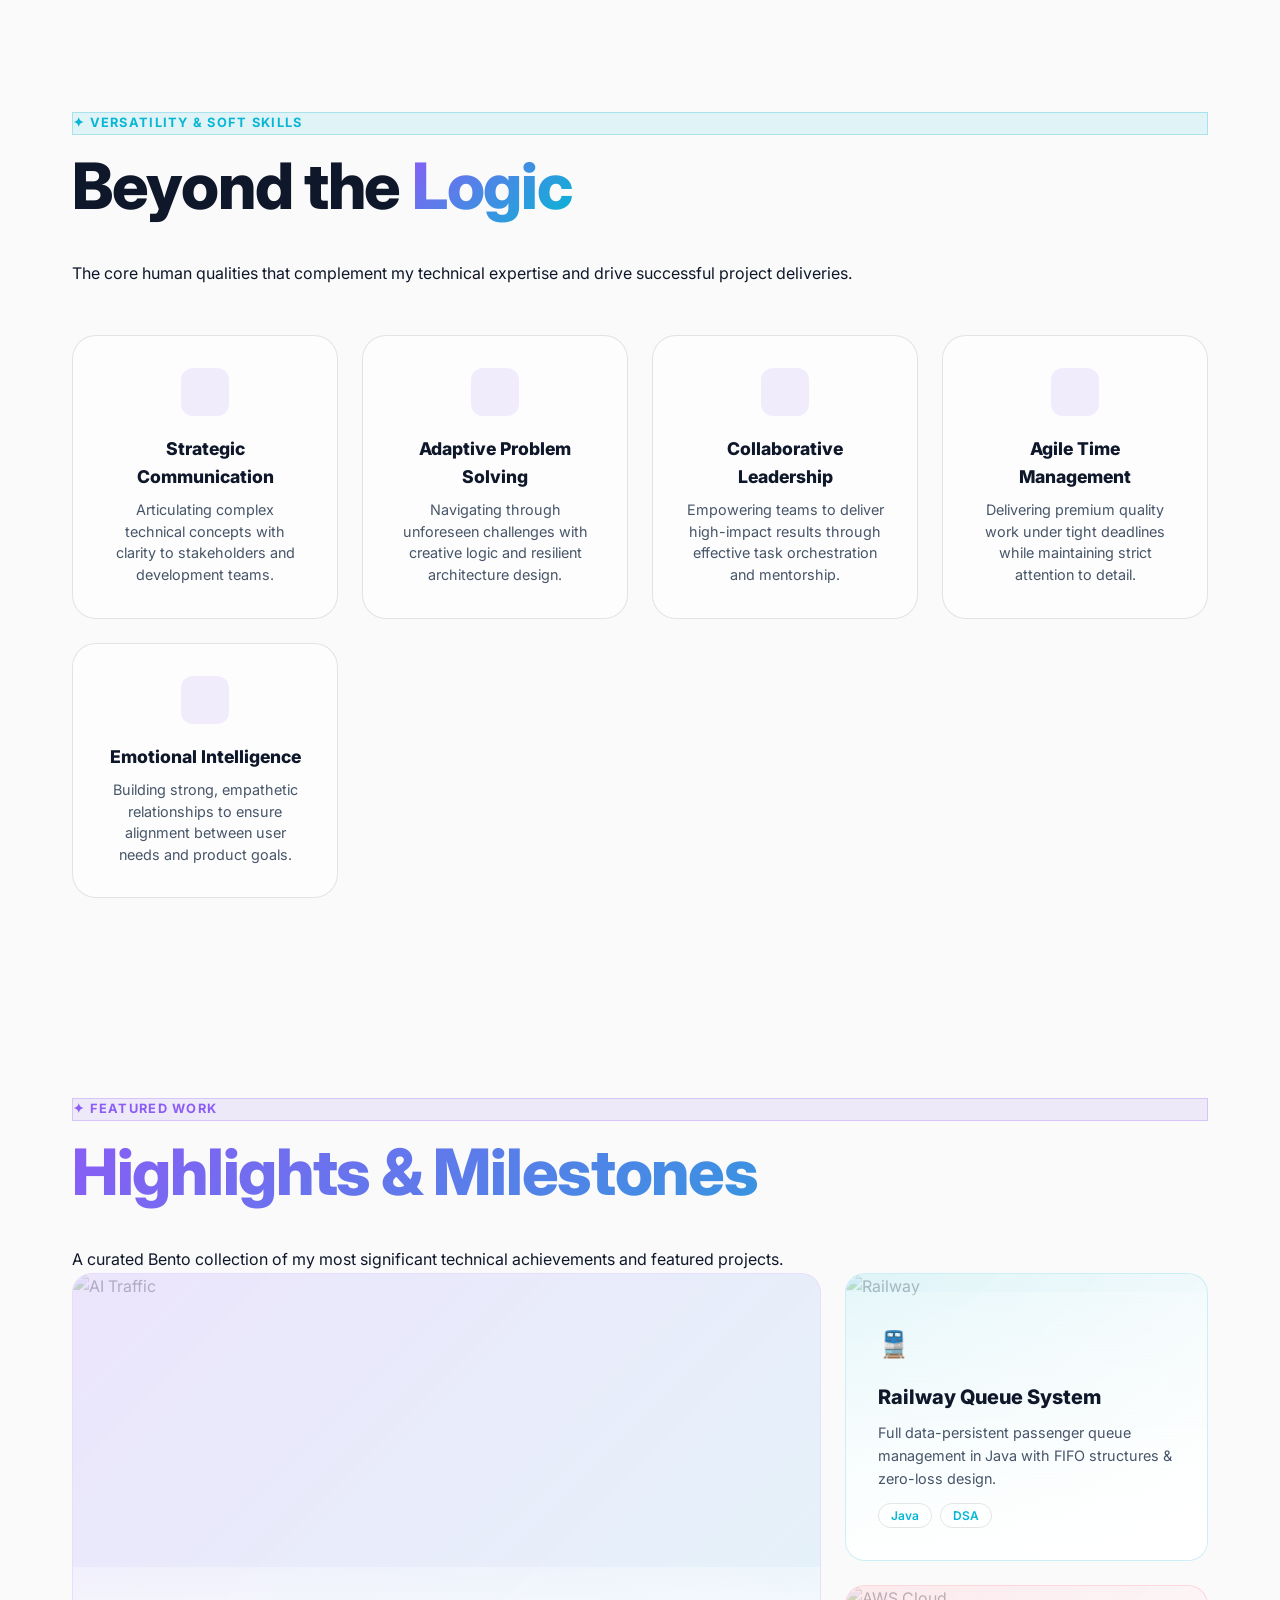
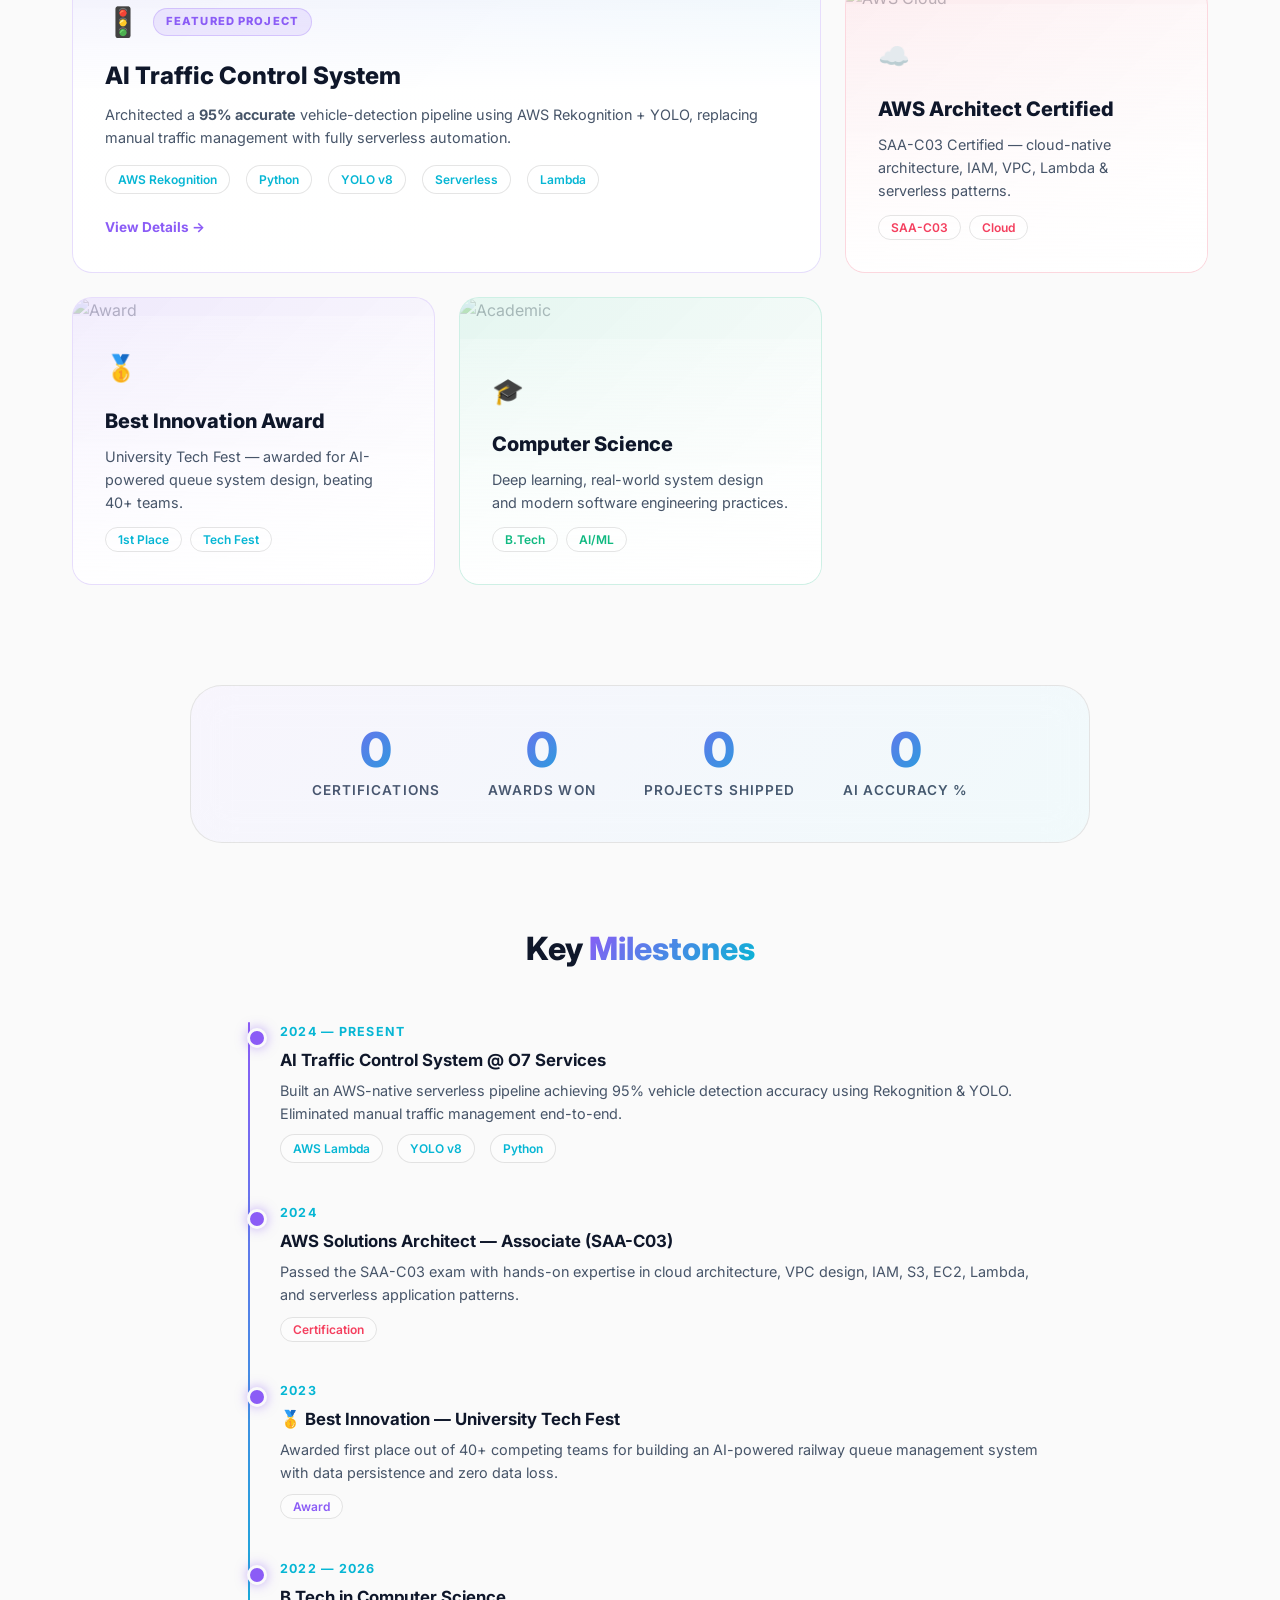
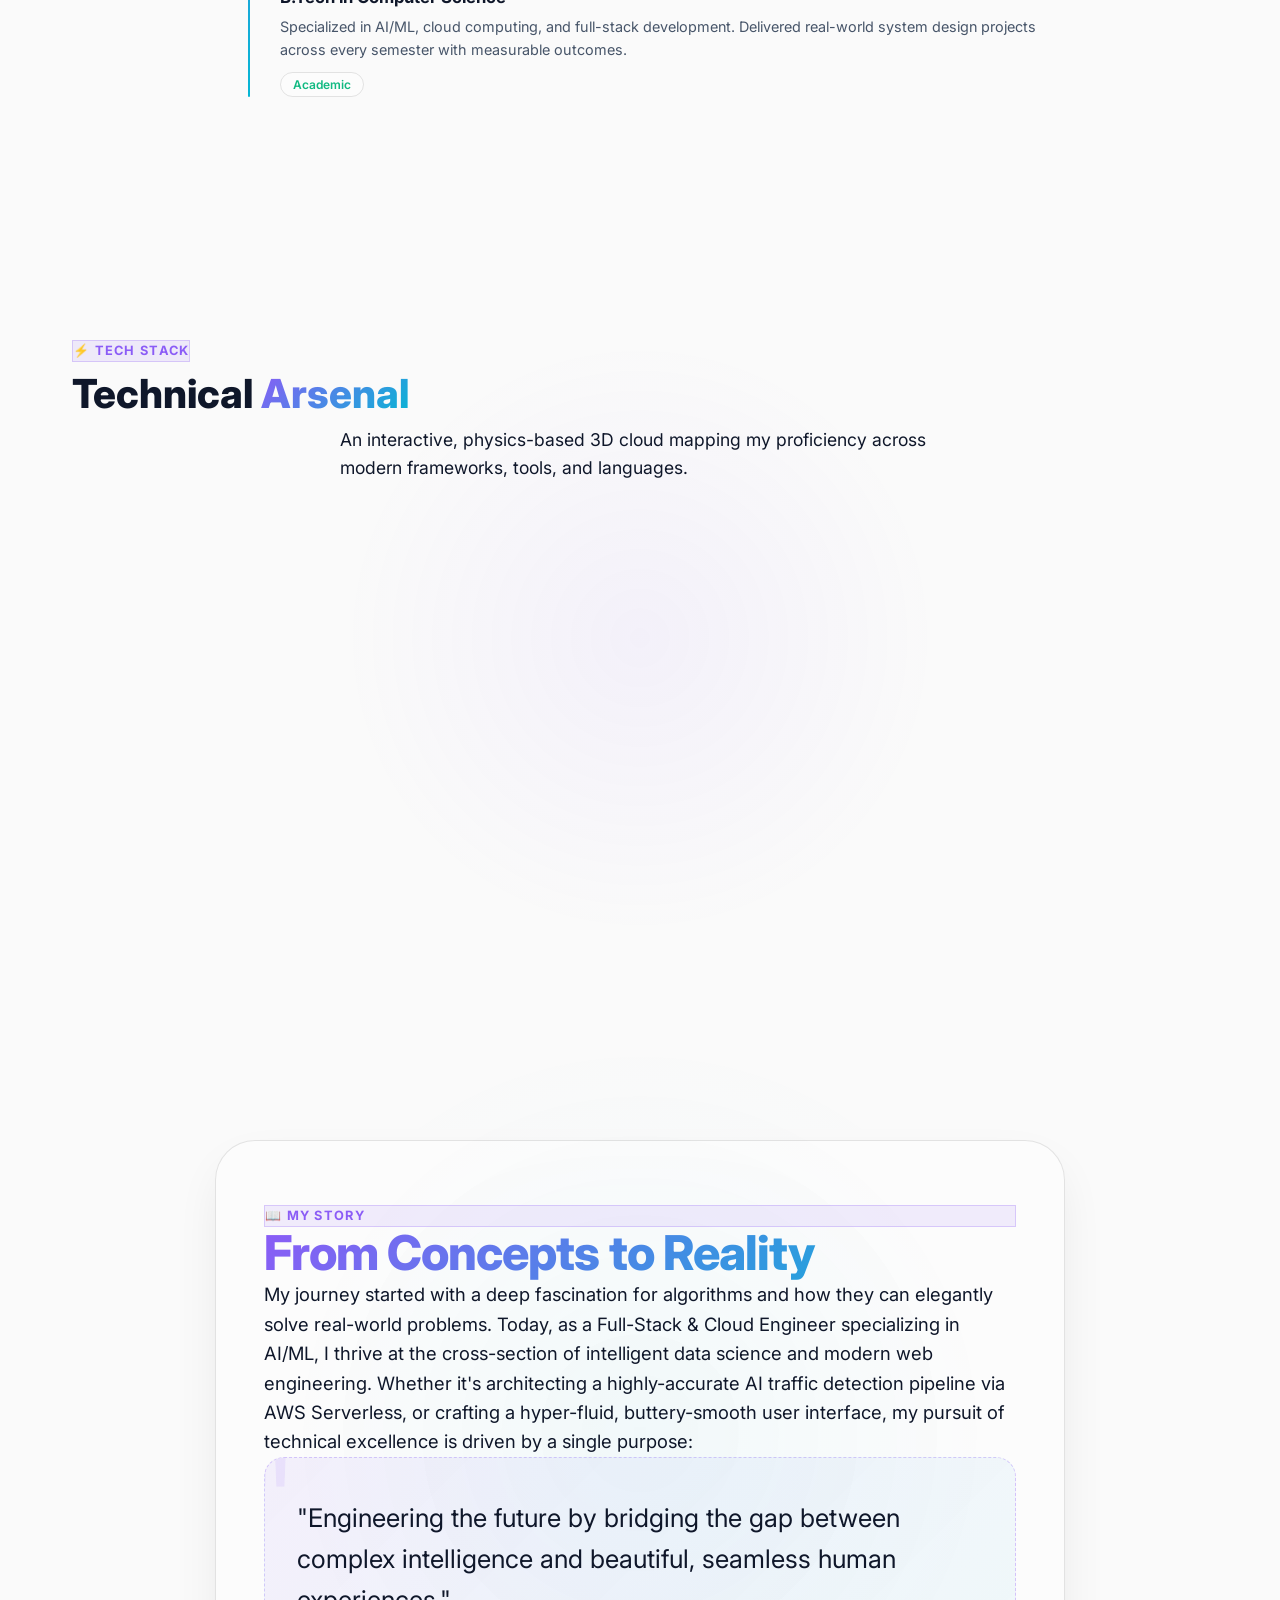
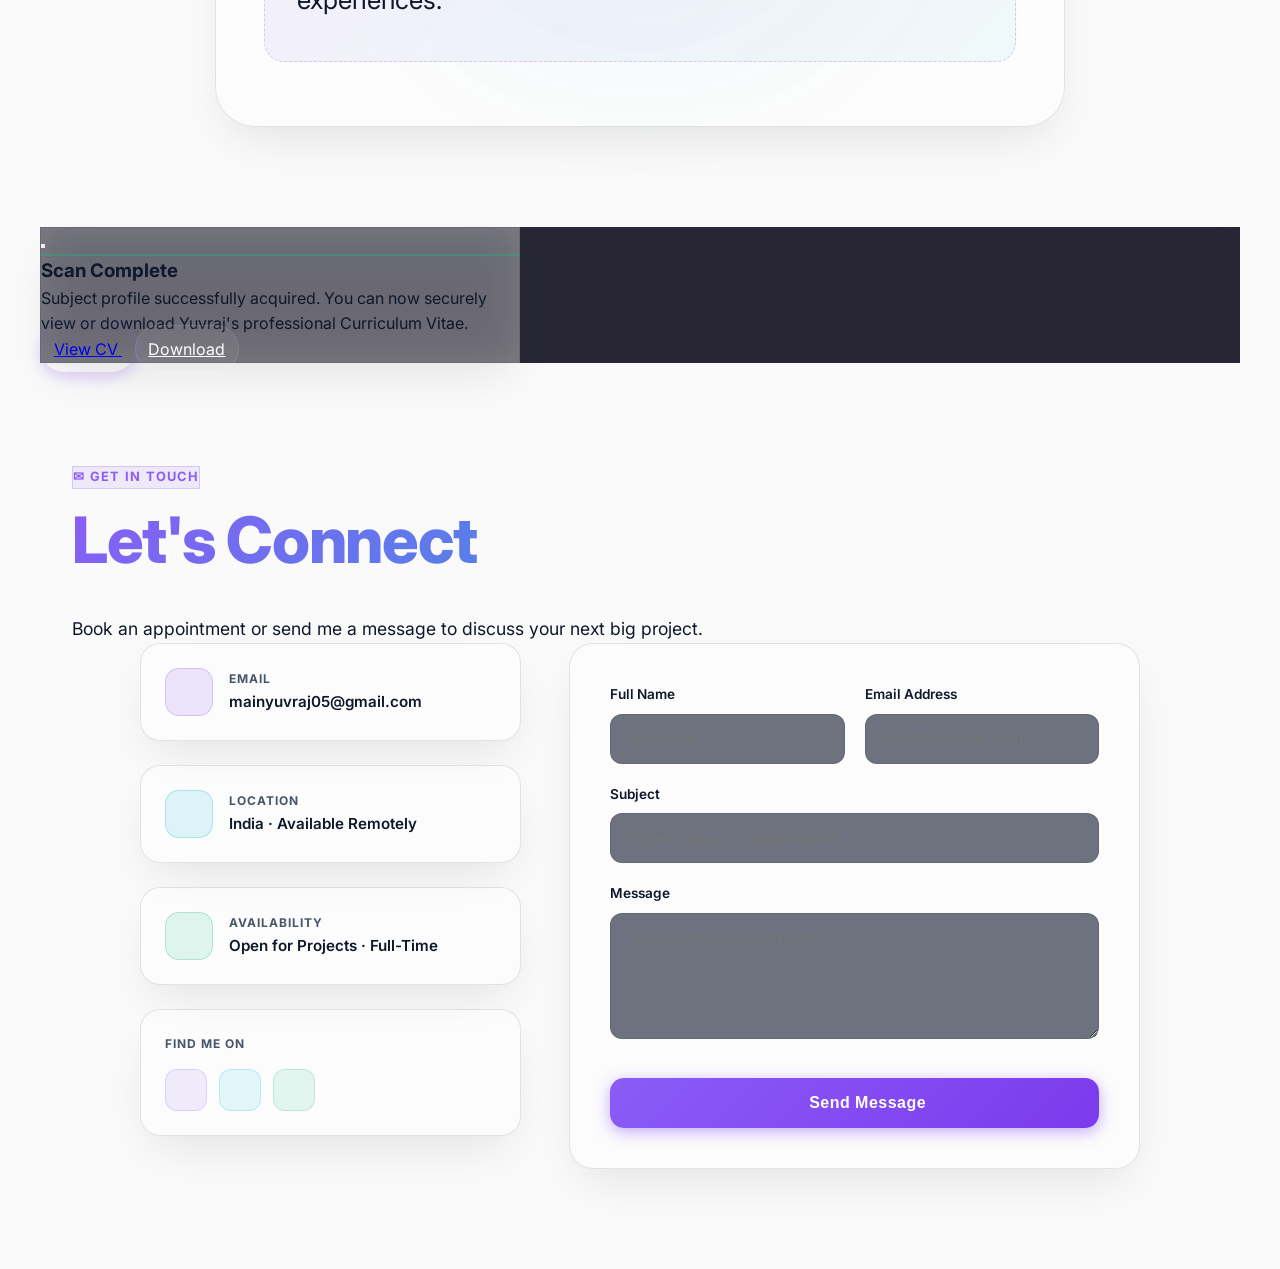
==== commit 4f7ef70f: "Added Soft Skills section and fixed Localhost 8000 serving issues" ====
--- a/index.html
+++ b/index.html
@@ -608,12 +608,58 @@
         </p>
 
         <div class="flex gap-4 mt-8">
-          <a href="#highlights-section" id="initiate-scan-btn" class="btn-primary" 
+          <a href="#soft-skills-section" id="initiate-scan-btn" class="btn-primary" 
             style="padding: 0.6rem 1.8rem; border-radius: 99px; background: rgba(139,92,246,0.05); border: 2px solid var(--primary); color: var(--primary); transition: all 0.3s cubic-bezier(0.4, 0, 0.2, 1); display: flex; align-items: center; gap: 8px; font-weight: 700; text-transform: uppercase; letter-spacing: 0.05em; box-shadow: 0 0 15px rgba(139,92,246,0.1);"
             onmouseover="this.style.background='rgba(139,92,246,0.15)'; this.style.boxShadow='0 0 25px rgba(139,92,246,0.3)'; this.style.transform='translateY(-2px)'"
             onmouseout="this.style.background='rgba(139,92,246,0.05)'; this.style.boxShadow='0 0 15px rgba(139,92,246,0.1)'; this.style.transform='translateY(0)'">
              Initiate Scan
           </a>
+        </div>
+      </div>
+    </section>
+
+
+    <!-- SOFT SKILLS SECTION -->
+    <section id="soft-skills-section" class="section-padding">
+      <div class="text-center mb-16 fade-in-up">
+        <div class="inline-flex items-center gap-2 px-4 py-2 rounded-full mb-5"
+          style="background: rgba(6,182,212,0.1); border: 1px solid rgba(6,182,212,0.25); color: var(--secondary); font-size: 0.8rem; font-weight: 700; text-transform: uppercase; letter-spacing: 0.1em;">
+          ✦ Versatility & Soft Skills
+        </div>
+        <h2 class="hero-text">Beyond the <span class="text-gradient">Logic</span></h2>
+        <p class="text-muted max-w-xl mx-auto" style="margin-top: 1rem;">The core human qualities that complement my technical expertise and drive successful project deliveries.</p>
+      </div>
+
+      <div class="soft-skills-grid fade-in-up" style="animation-delay: 0.2s;">
+        <!-- Card 1 -->
+        <div class="soft-skill-card">
+          <div class="soft-skill-icon"><i data-lucide="message-square"></i></div>
+          <h3 class="soft-skill-name">Strategic Communication</h3>
+          <p class="soft-skill-desc">Articulating complex technical concepts with clarity to stakeholders and development teams.</p>
+        </div>
+        <!-- Card 2 -->
+        <div class="soft-skill-card">
+          <div class="soft-skill-icon"><i data-lucide="puzzle"></i></div>
+          <h3 class="soft-skill-name">Adaptive Problem Solving</h3>
+          <p class="soft-skill-desc">Navigating through unforeseen challenges with creative logic and resilient architecture design.</p>
+        </div>
+        <!-- Card 3 -->
+        <div class="soft-skill-card">
+          <div class="soft-skill-icon"><i data-lucide="users"></i></div>
+          <h3 class="soft-skill-name">Collaborative Leadership</h3>
+          <p class="soft-skill-desc">Empowering teams to deliver high-impact results through effective task orchestration and mentorship.</p>
+        </div>
+        <!-- Card 4 -->
+        <div class="soft-skill-card">
+          <div class="soft-skill-icon"><i data-lucide="clock"></i></div>
+          <h3 class="soft-skill-name">Agile Time Management</h3>
+          <p class="soft-skill-desc">Delivering premium quality work under tight deadlines while maintaining strict attention to detail.</p>
+        </div>
+        <!-- Card 5 -->
+        <div class="soft-skill-card">
+          <div class="soft-skill-icon"><i data-lucide="heart"></i></div>
+          <h3 class="soft-skill-name">Emotional Intelligence</h3>
+          <p class="soft-skill-desc">Building strong, empathetic relationships to ensure alignment between user needs and product goals.</p>
         </div>
       </div>
     </section>
@@ -856,10 +902,10 @@
         </p>
 
         <div class="flex gap-4 w-full">
-          <a href="Yuvraj_Singh_CV.docx" target="_blank" class="btn-primary flex-1 flex items-center justify-center gap-2" style="padding: 0.8rem; border-radius: 99px; box-shadow: 0 4px 15px rgba(139,92,246,0.3);">
+          <a href="Yuvraj_Singh_CV.pdf" target="_blank" class="btn-primary flex-1 flex items-center justify-center gap-2" style="padding: 0.8rem; border-radius: 99px; box-shadow: 0 4px 15px rgba(139,92,246,0.3);">
             <i data-lucide="eye" class="w-4 h-4"></i> View CV
           </a>
-          <a href="Yuvraj_Singh_CV.docx" download="Yuvraj_Singh_CV.docx" class="flex-1 flex items-center justify-center gap-2" style="padding: 0.8rem; border-radius: 99px; background: rgba(255,255,255,0.05); border: 1px solid rgba(255,255,255,0.1); color: white; transition: background 0.2s;" onmouseover="this.style.background='rgba(255,255,255,0.1)'" onmouseout="this.style.background='rgba(255,255,255,0.05)'">
+          <a href="Yuvraj_Singh_CV.pdf" download="Yuvraj_Singh_CV.pdf" class="flex-1 flex items-center justify-center gap-2" style="padding: 0.8rem; border-radius: 99px; background: rgba(255,255,255,0.05); border: 1px solid rgba(255,255,255,0.1); color: white; transition: background 0.2s;" onmouseover="this.style.background='rgba(255,255,255,0.1)'" onmouseout="this.style.background='rgba(255,255,255,0.05)'">
             <i data-lucide="download" class="w-4 h-4"></i> Download
           </a>
         </div>
@@ -1297,7 +1343,7 @@
 
       // Select all main components
       const targets = document.querySelectorAll(
-        'section, .hero-content, .bento-card, .profile-card, .achievement-card, .timeline-item, .telemetry-row'
+        'section, .hero-content, .bento-card, .profile-card, .achievement-card, .timeline-item, .telemetry-row, .soft-skill-card'
       );
 
       targets.forEach(el => {
--- a/style1.css
+++ b/style1.css
@@ -1111,3 +1111,62 @@
     transition-delay: 0s !important;
   }
 }
+
+/* ================= SOFT SKILLS ================= */
+.soft-skills-grid {
+    display: grid;
+    grid-template-columns: repeat(auto-fit, minmax(220px, 1fr));
+    gap: 1.5rem;
+    max-width: 1200px;
+    margin: 3rem auto 0;
+}
+
+.soft-skill-card {
+    background: var(--bg-card);
+    border: 1px solid var(--glass-border);
+    backdrop-filter: var(--glass-blur);
+    padding: 2rem;
+    border-radius: 24px;
+    transition: var(--transition-smooth);
+    text-align: center;
+    position: relative;
+    overflow: hidden;
+}
+
+.soft-skill-card:hover {
+    transform: translateY(-8px);
+    border-color: var(--primary);
+    box-shadow: 0 20px 40px rgba(139, 92, 246, 0.1);
+}
+
+.soft-skill-icon {
+    width: 48px;
+    height: 48px;
+    background: rgba(139, 92, 246, 0.1);
+    color: var(--primary);
+    border-radius: 12px;
+    display: flex;
+    align-items: center;
+    justify-content: center;
+    margin: 0 auto 1.2rem;
+    transition: var(--transition-smooth);
+}
+
+.soft-skill-card:hover .soft-skill-icon {
+    background: var(--primary);
+    color: white;
+    transform: rotate(10deg);
+}
+
+.soft-skill-name {
+    font-weight: 800;
+    font-size: 1.1rem;
+    margin-bottom: 0.5rem;
+    color: var(--text-main);
+}
+
+.soft-skill-desc {
+    font-size: 0.9rem;
+    color: var(--text-muted);
+    line-height: 1.5;
+}
